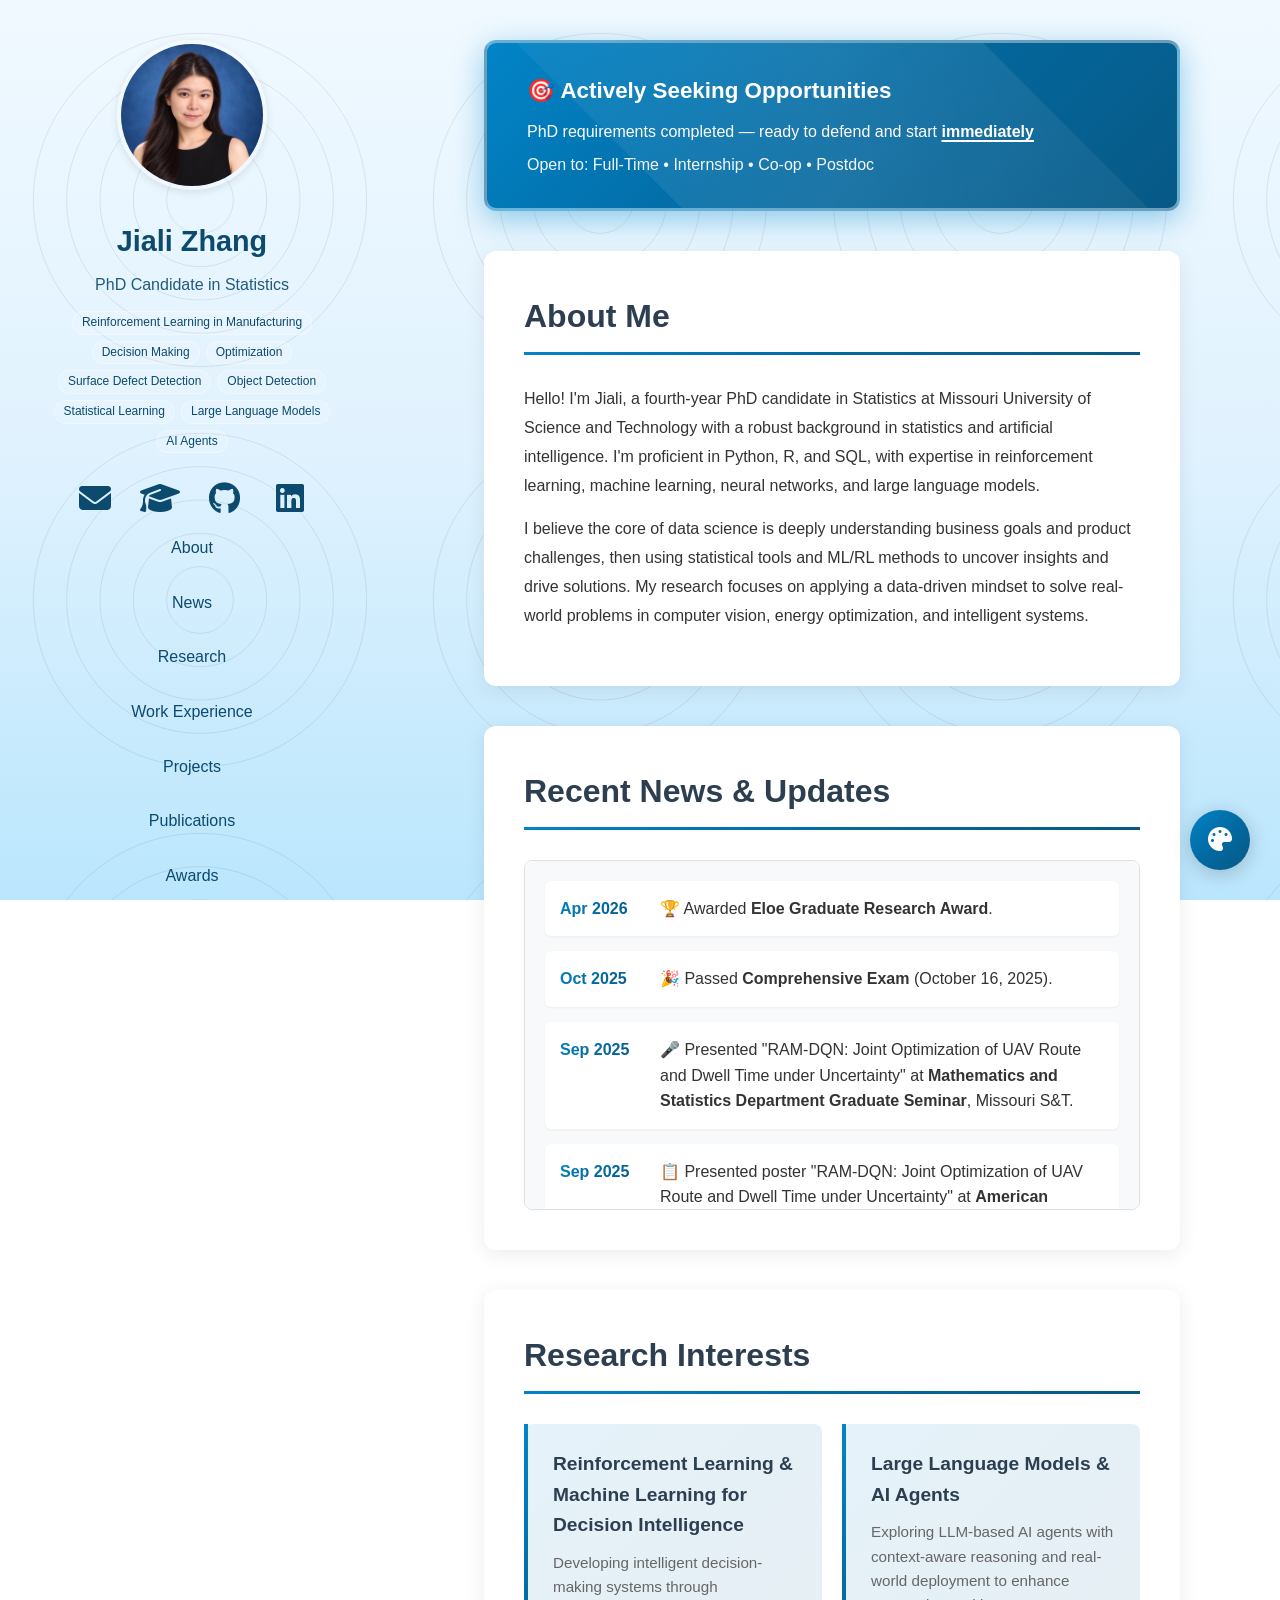
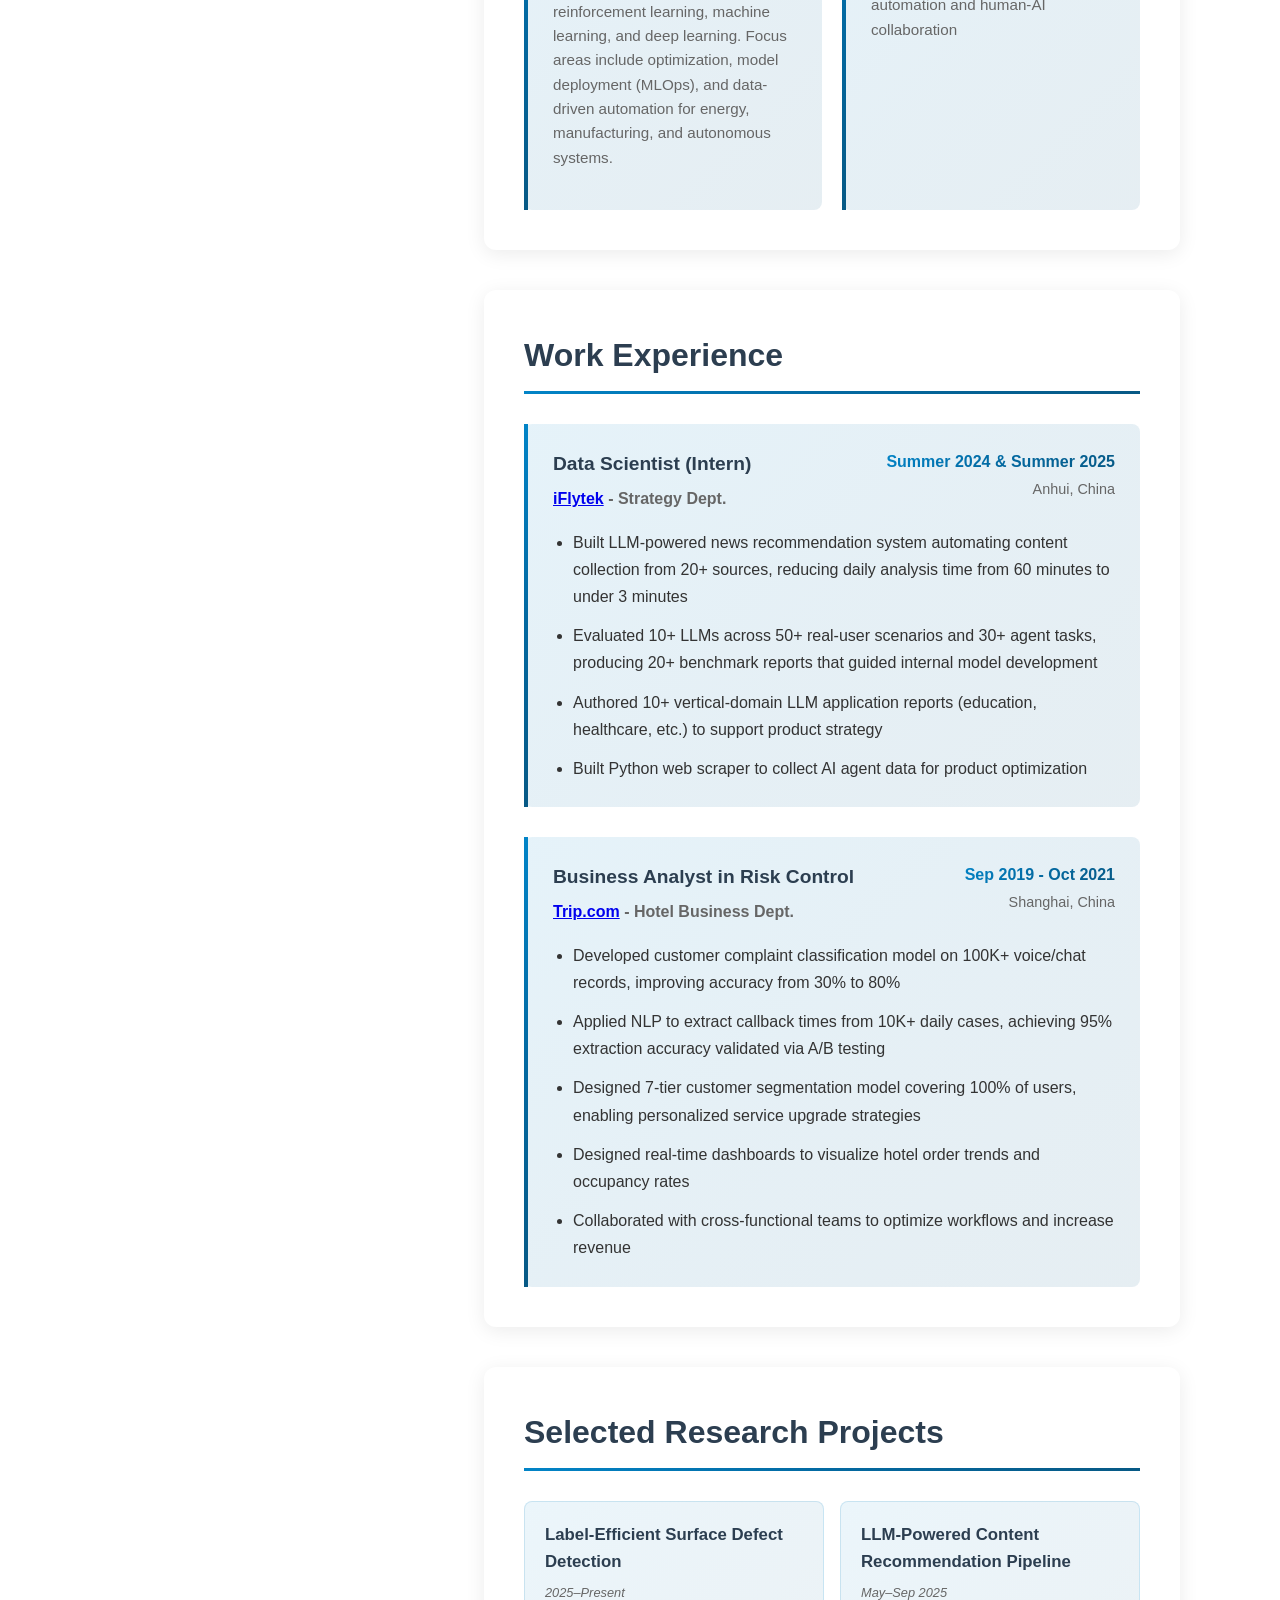
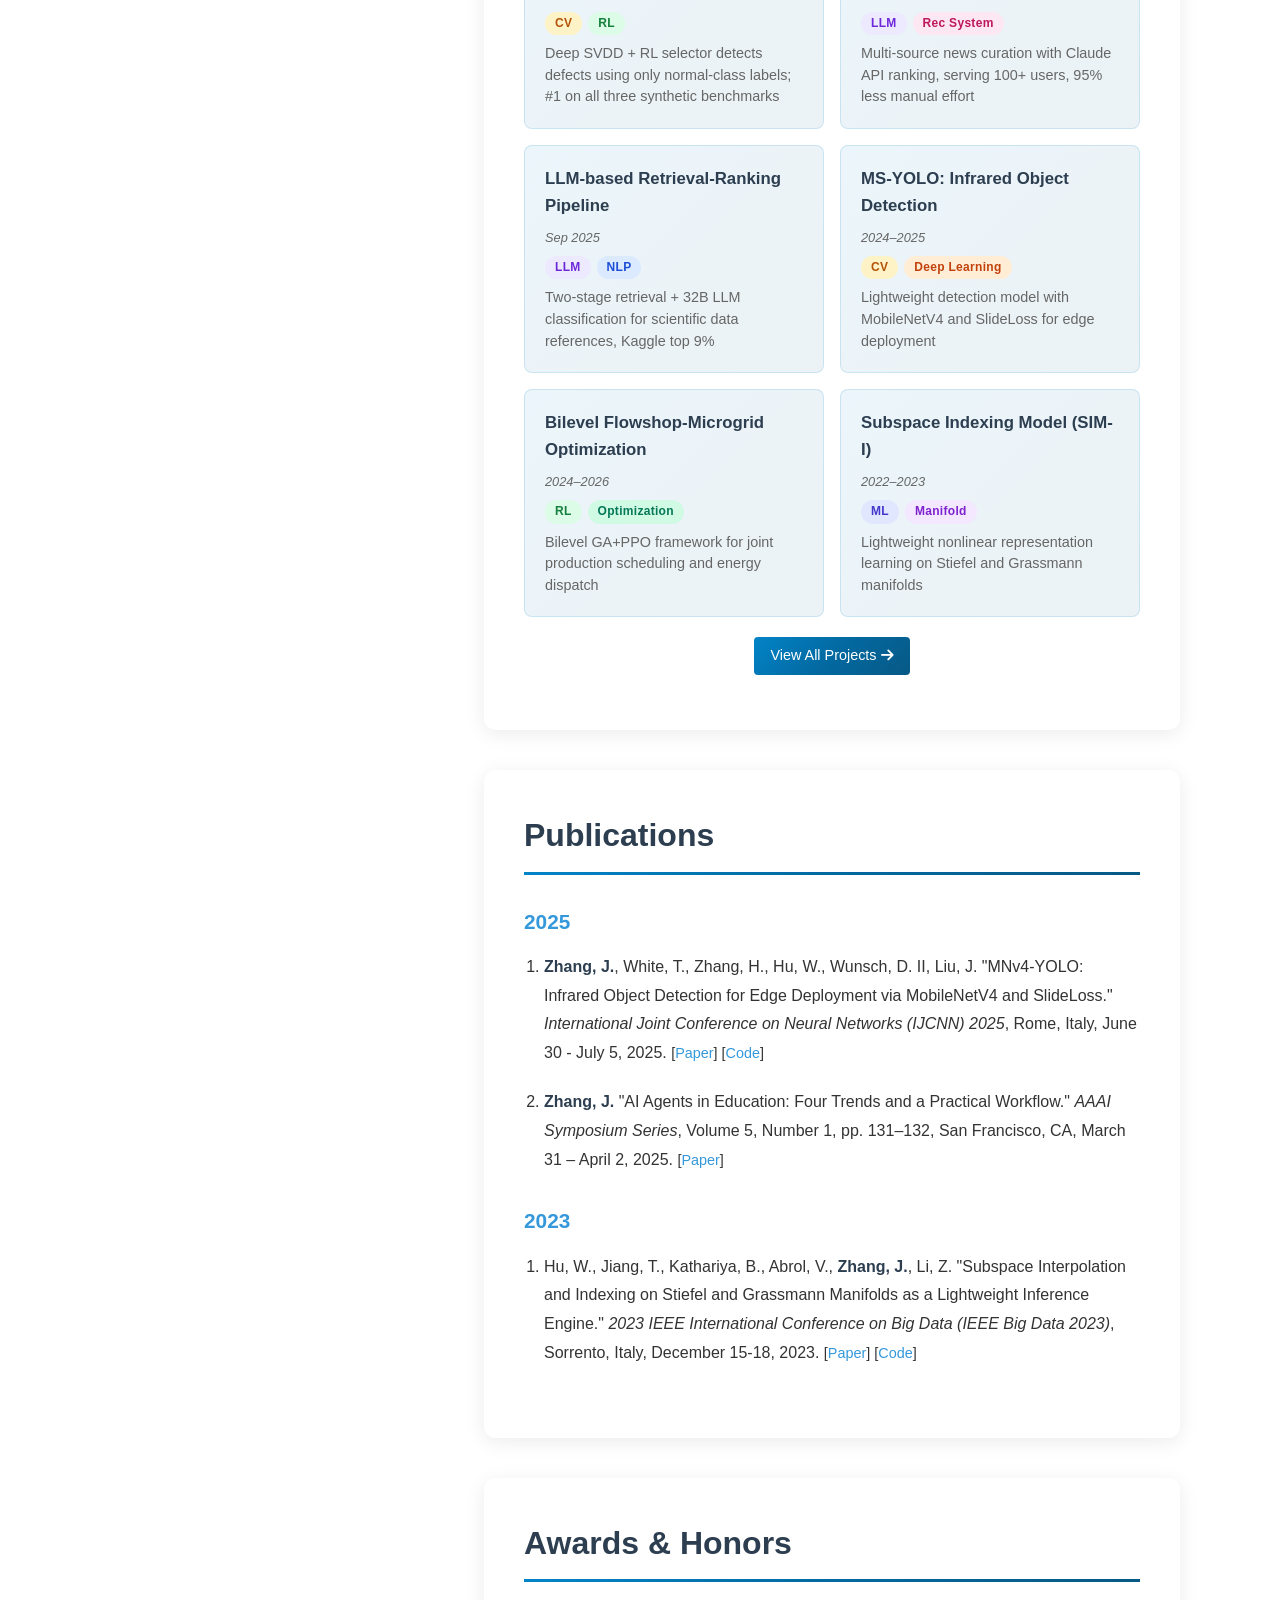
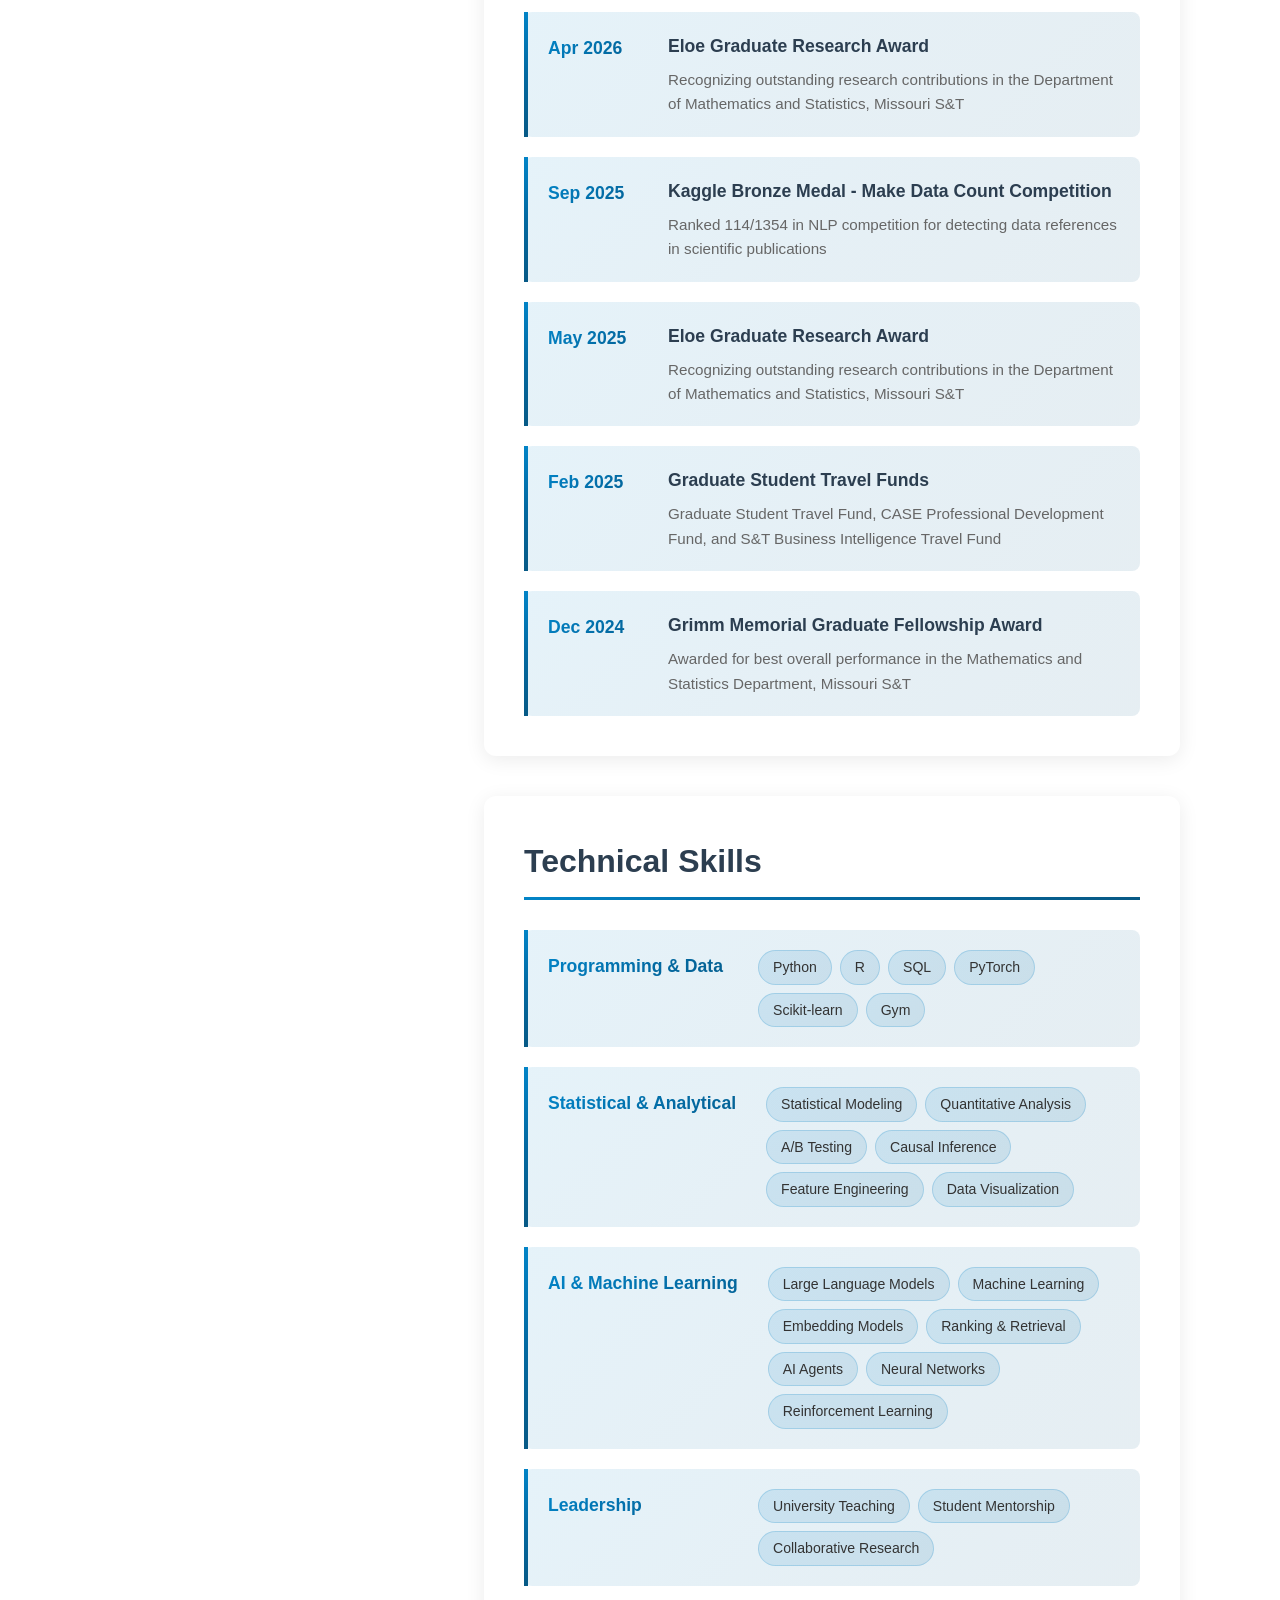
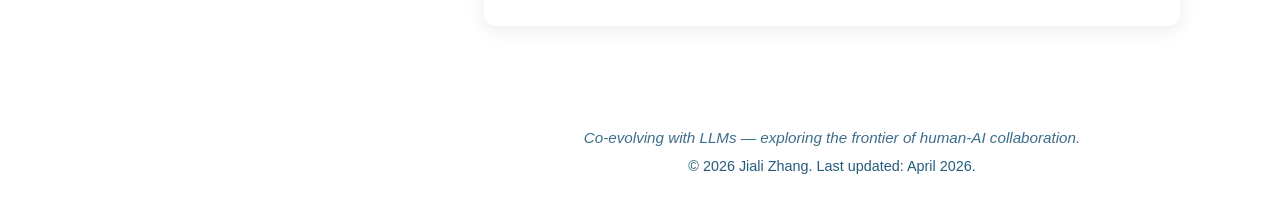
==== index.html @ 6459eaf0 "feat: add profile photo and research keyword tags to sidebar" ====
<!DOCTYPE html>
<html lang="en">
<head>
    <meta charset="UTF-8">
    <meta name="viewport" content="width=device-width, initial-scale=1.0">
    <meta name="description" content="Jiali Zhang - PhD Candidate in Statistics at Missouri S&T. Expertise in Reinforcement Learning, Deep Learning, Computer Vision, and LLMs. Data Scientist seeking 2025 opportunities.">
    <meta name="keywords" content="Jiali Zhang, Data Science, Machine Learning, Reinforcement Learning, YOLO, Computer Vision, Deep Learning, Statistics, PhD, Missouri S&T">
    <title>Jiali Zhang - PhD Candidate & Data Scientist</title>
    <link rel="stylesheet" href="style.css">
    <link rel="stylesheet" href="https://cdnjs.cloudflare.com/ajax/libs/font-awesome/6.5.1/css/all.min.css">
</head>
<body>
    <div class="page-layout">
        <!-- Left Sidebar (30%) -->
        <aside class="sidebar">
            <div class="sidebar-content">
                <div class="profile-section">
                    <div class="profile-image">
                        <img src="profile.jpg" alt="Jiali Zhang" onerror="this.style.display='none'">
                    </div>
                    <h1>Jiali Zhang</h1>
                    <p class="subtitle">PhD Candidate in Statistics</p>
                    <div class="research-keywords">
                        <span class="keyword-tag">Reinforcement Learning in Manufacturing</span>
                        <span class="keyword-tag">Decision Making</span>
                        <span class="keyword-tag">Optimization</span>
                        <span class="keyword-tag">Surface Defect Detection</span>
                        <span class="keyword-tag">Object Detection</span>
                        <span class="keyword-tag">Statistical Learning</span>
                        <span class="keyword-tag">Large Language Models</span>
                        <span class="keyword-tag">AI Agents</span>
                    </div>

                    <!-- Contact Icons -->
                    <div class="contact-links">
                        <a href="mailto:jztk7@mst.edu" class="contact-item" title="Email: jztk7@mst.edu">
                            <i class="fas fa-envelope"></i>
                        </a>
                        <a href="https://scholar.google.com/citations?user=5T9X91sAAAAJ&hl=zh-CN&oi=sra" class="contact-item" target="_blank" title="Google Scholar">
                            <i class="fas fa-graduation-cap"></i>
                        </a>
                        <a href="https://github.com/JialiZhang1016" class="contact-item" target="_blank" title="GitHub">
                            <i class="fab fa-github"></i>
                        </a>
                        <a href="https://www.linkedin.com/in/jiali-zhang-151379292/" class="contact-item" target="_blank" title="LinkedIn">
                            <i class="fab fa-linkedin"></i>
                        </a>
                    </div>
                </div>

                <nav class="sidebar-nav">
                    <ul>
                        <li><a href="#about">About</a></li>
                        <li><a href="#news">News</a></li>
                        <li><a href="#research">Research</a></li>
                        <li><a href="#experience">Work Experience</a></li>
                        <li><a href="#projects">Projects</a></li>
                        <li><a href="#publications">Publications</a></li>
                        <li><a href="#awards">Awards</a></li>
                        <li><a href="#skills">Skills</a></li>
                        <li><a href="blog.html">Blog</a></li>
                    </ul>
                </nav>
            </div>
        </aside>

        <!-- Right Main Content (70%) -->
        <main class="main-content">
        <!-- Availability Banner -->
        <div class="availability-banner">
            <div class="availability-content">
                <h3>🎯 Actively Seeking Opportunities</h3>
                <p>PhD requirements completed — ready to defend and start <strong>immediately</strong></p>
                <p class="seeking-roles">Open to: Full-Time • Internship • Co-op • Postdoc</p>
            </div>
        </div>

        <!-- About Section -->
        <section id="about" class="section">
            <h2>About Me</h2>
            <p>
                Hello! I'm Jiali, a fourth-year PhD candidate in Statistics at Missouri University of Science and Technology with a robust background in statistics and artificial intelligence. I'm proficient in Python, R, and SQL, with expertise in reinforcement learning, machine learning, neural networks, and large language models.
            </p>
            <p>
                I believe the core of data science is deeply understanding business goals and product challenges, then using statistical tools and ML/RL methods to uncover insights and drive solutions. My research focuses on applying a data-driven mindset to solve real-world problems in computer vision, energy optimization, and intelligent systems.
            </p>
        </section>

        <!-- News Section -->
        <section id="news" class="section">
            <h2>Recent News & Updates</h2>
            <div class="news-list">
                <div class="news-item">
                    <span class="news-date">Apr 2026</span>
                    <span class="news-content">
                        🏆 Awarded <strong>Eloe Graduate Research Award</strong>.
                    </span>
                </div>
                <div class="news-item">
                    <span class="news-date">Oct 2025</span>
                    <span class="news-content">
                        🎉 Passed <strong>Comprehensive Exam</strong> (October 16, 2025).
                    </span>
                </div>
                <div class="news-item">
                    <span class="news-date">Sep 2025</span>
                    <span class="news-content">
                        🎤 Presented "RAM-DQN: Joint Optimization of UAV Route and Dwell Time under Uncertainty" at <strong>Mathematics and Statistics Department Graduate Seminar</strong>, Missouri S&T.
                    </span>
                </div>
                <div class="news-item">
                    <span class="news-date">Sep 2025</span>
                    <span class="news-content">
                        📋 Presented poster "RAM-DQN: Joint Optimization of UAV Route and Dwell Time under Uncertainty" at <strong>American Statistical Association (ASA) Statistics Day</strong>, Washington University in St. Louis.
                    </span>
                </div>
                <div class="news-item">
                    <span class="news-date">Sep 2025</span>
                    <span class="news-content">
                        🥉 Awarded <strong>Bronze Medal</strong> in <strong><a href="https://www.kaggle.com/competitions/make-data-count-finding-data-references">Make Data Count Kaggle Competition</a></strong> (ranked 114/1354).
                    </span>
                </div>
                <div class="news-item">
                    <span class="news-date">Jul 2025</span>
                    <span class="news-content">
                        🎤 Presented "MS-YOLO: Infrared Object Detection for Edge Deployment via MobileNetV4 and SlideLoss" at <strong>IJCNN</strong>, Rome, Italy.
                    </span>
                </div>
                <div class="news-item">
                    <span class="news-date">Jun 2025</span>
                    <span class="news-content">
                        🎤 Presented "MNv4-YOLO: Infrared Object Detection for Edge Deployment via MobileNetV4 and SlideLoss" at <strong><a href="https://stlouis-gwis.wixsite.com/stlouis-gwis/">Graduate Women In Science (GWIS) Scientific Conference</a></strong>, Saint Louis University Medical Campus Learning Resources Center (LRC).
                    </span>
                </div>
                <div class="news-item">
                    <span class="news-date">May 2025</span>
                    <span class="news-content">
                        🏆 Awarded <strong>Eloe Graduate Research Award</strong>.
                    </span>
                </div>
                <div class="news-item">
                    <span class="news-date">Mar 2025</span>
                    <span class="news-content">
                        📋 Presented poster "AI Agents in Education: Four Trends and a Practical Workflow" at <strong>AAAI 2025 Spring Symposium</strong>, San Francisco.
                    </span>
                </div>
                <div class="news-item">
                    <span class="news-date">Feb 2025</span>
                    <span class="news-content">
                        🎤 Presented "Object Detection: A Brief History and an Improved Model for Infrared Imaging" at <strong>Mathematics and Statistics Department Graduate Seminar</strong>, Missouri S&T.
                    </span>
                </div>
                <div class="news-item">
                    <span class="news-date">Feb 2025</span>
                    <span class="news-content">
                        💰 Received <strong>Graduate Student Travel Fund</strong>, <strong>CASE Professional Development Fund</strong>, and <strong>S&T Business Intelligence Travel Fund</strong>.
                    </span>
                </div>
                <div class="news-item">
                    <span class="news-date">Dec 2024</span>
                    <span class="news-content">
                        🏆 Awarded <strong>Grimm Memorial Graduate Fellowship Award</strong> for best overall performance in the Mathematics and Statistics Department.
                    </span>
                </div>
                <div class="news-item">
                    <span class="news-date">May-Aug 2024</span>
                    <span class="news-content">
                        💼 Internship as <strong>Data Scientist</strong> at <strong><a href="https://iflytek.com/en/">iFlytek</a></strong>.
                    </span>
                </div>
                <div class="news-item">
                    <span class="news-date">Feb 2024</span>
                    <span class="news-content">
                        🎤 Presented "Reinforcement Learning and Its Application in the Manufacturing and Microgrid Field" at <strong>Mathematics and Statistics Department Graduate Seminar</strong>, Missouri S&T.
                    </span>
                </div>
                <div class="news-item">
                    <span class="news-date">Mar 2024</span>
                    <span class="news-content">
                        👥 Joined Dr. Wunsch's <strong><a href="https://acil.mst.edu/">Applied Computational Intelligence Laboratory (ACIL)</a></strong>.
                    </span>
                </div>
                <div class="news-item">
                    <span class="news-date">Mar 2024</span>
                    <span class="news-content">
                        📋 Presented poster "Subspace Interpolation and Indexing on Stiefel and Grassmann Manifolds as a Lightweight Inference Engine" at <strong>Pi Day Poster Session</strong>, Missouri S&T.
                    </span>
                </div>
                <div class="news-item">
                    <span class="news-date">Dec 2023</span>
                    <span class="news-content">
                        🎤 Presented "Subspace Interpolation and Indexing on Stiefel and Grassmann Manifolds as a Lightweight Inference Engine" at <strong>IEEE International Conference on Big Data</strong>, Sorrento, Italy (online).
                    </span>
                </div>
                <div class="news-item">
                    <span class="news-date">Oct 2023</span>
                    <span class="news-content">
                        🎤 Presented "Joint Control of Flow-Shop Manufacturing System Coupled with Microgrid" at <strong>2023 SIAM Conference on Control and Its Applications</strong>, Lincoln, Nebraska.
                    </span>
                </div>
                <div class="news-item">
                    <span class="news-date">Sep 2022</span>
                    <span class="news-content">
                        🎉 Passed <strong>PhD Qualifying Exam</strong>.
                    </span>
                </div>
                <div class="news-item">
                    <span class="news-date">Jan 2022</span>
                    <span class="news-content">
                        👥 Joined Dr. Hu's  <strong><a href="https://huwenqing0606.github.io/ResearchTeam.html">Stochastic Computational Intelligence (SCI) Lab</a></strong>.
                    </span>
                </div>
                <div class="news-item">
                    <span class="news-date">Jan 2022</span>
                    <span class="news-content">
                        🎓 Enrolled in <strong>Ph.D. Program in Statistics</strong>, Missouri University of Science and Technology.
                    </span>
                </div>
            </div>
        </section>


        <!-- Research Interests Section -->
        <section id="research" class="section">
            <h2>Research Interests</h2>
            <div class="research-areas">
                <div class="research-card">
                    <h3>Reinforcement Learning & Machine Learning for Decision Intelligence</h3>
                    <p>Developing intelligent decision-making systems through reinforcement learning, machine learning, and deep learning. Focus areas include optimization, model deployment (MLOps), and data-driven automation for energy, manufacturing, and autonomous systems.</p>
                </div>
                <div class="research-card">
                    <h3>Large Language Models & AI Agents</h3>
                    <p>Exploring LLM-based AI agents with context-aware reasoning and real-world deployment to enhance automation and human-AI collaboration</p>
                </div>
            </div>
        </section>

        <!-- Work Experience Section -->
        <section id="experience" class="section">
            <h2>Work Experience</h2>

            <div class="experience-item">
                <div class="experience-header">
                    <div class="experience-title">
                        <h3>Data Scientist (Intern)</h3>
                        <p class="company"><a href="https://www.linkedin.com/company/iflytekcoltd./" target="_blank">iFlytek</a> - Strategy Dept.</p>
                    </div>
                    <div class="experience-meta">
                        <span class="duration">Summer 2024 & Summer 2025</span>
                        <span class="location">Anhui, China</span>
                    </div>
                </div>
                <ul class="experience-details">
                    <li>Built LLM-powered news recommendation system automating content collection from 20+ sources, reducing daily analysis time from 60 minutes to under 3 minutes</li>
                    <li>Evaluated 10+ LLMs across 50+ real-user scenarios and 30+ agent tasks, producing 20+ benchmark reports that guided internal model development</li>
                    <li>Authored 10+ vertical-domain LLM application reports (education, healthcare, etc.) to support product strategy</li>
                    <li>Built Python web scraper to collect AI agent data for product optimization</li>
                </ul>
            </div>

            <div class="experience-item">
                <div class="experience-header">
                    <div class="experience-title">
                        <h3>Business Analyst in Risk Control</h3>
                        <p class="company"><a href="https://www.linkedin.com/company/tripcomgroup/" target="_blank">Trip.com</a> - Hotel Business Dept.</p>
                    </div>
                    <div class="experience-meta">
                        <span class="duration">Sep 2019 - Oct 2021</span>
                        <span class="location">Shanghai, China</span>
                    </div>
                </div>
                <ul class="experience-details">
                    <li>Developed customer complaint classification model on 100K+ voice/chat records, improving accuracy from 30% to 80%</li>
                    <li>Applied NLP to extract callback times from 10K+ daily cases, achieving 95% extraction accuracy validated via A/B testing</li>
                    <li>Designed 7-tier customer segmentation model covering 100% of users, enabling personalized service upgrade strategies</li>
                    <li>Designed real-time dashboards to visualize hotel order trends and occupancy rates</li>
                    <li>Collaborated with cross-functional teams to optimize workflows and increase revenue</li>
                </ul>
            </div>
        </section>
<!-- Projects Section (Summary) -->
        <section id="projects" class="section">
            <h2>Selected Research Projects</h2>
            <div class="project-preview-grid">
                <a href="project-surface-defect.html" class="project-preview-card">
                    <h3>Label-Efficient Surface Defect Detection</h3>
                    <span class="project-preview-meta">2025–Present</span>
                    <div class="project-tags"><span class="tag tag-cv">CV</span><span class="tag tag-rl">RL</span></div>
                    <p>Deep SVDD + RL selector detects defects using only normal-class labels; #1 on all three synthetic benchmarks</p>
                </a>
                <a href="project-llm-recommendation.html" class="project-preview-card">
                    <h3>LLM-Powered Content Recommendation Pipeline</h3>
                    <span class="project-preview-meta">May–Sep 2025</span>
                    <div class="project-tags"><span class="tag tag-llm">LLM</span><span class="tag tag-rec">Rec System</span></div>
                    <p>Multi-source news curation with Claude API ranking, serving 100+ users, 95% less manual effort</p>
                </a>
                <a href="project-llm-retrieval.html" class="project-preview-card">
                    <h3>LLM-based Retrieval-Ranking Pipeline</h3>
                    <span class="project-preview-meta">Sep 2025</span>
                    <div class="project-tags"><span class="tag tag-llm">LLM</span><span class="tag tag-nlp">NLP</span></div>
                    <p>Two-stage retrieval + 32B LLM classification for scientific data references, Kaggle top 9%</p>
                </a>
                <a href="project-msyolo.html" class="project-preview-card">
                    <h3>MS-YOLO: Infrared Object Detection</h3>
                    <span class="project-preview-meta">2024–2025</span>
                    <div class="project-tags"><span class="tag tag-cv">CV</span><span class="tag tag-dl">Deep Learning</span></div>
                    <p>Lightweight detection model with MobileNetV4 and SlideLoss for edge deployment</p>
                </a>
                <a href="project-bilevel.html" class="project-preview-card">
                    <h3>Bilevel Flowshop-Microgrid Optimization</h3>
                    <span class="project-preview-meta">2024–2026</span>
                    <div class="project-tags"><span class="tag tag-rl">RL</span><span class="tag tag-opt">Optimization</span></div>
                    <p>Bilevel GA+PPO framework for joint production scheduling and energy dispatch</p>
                </a>
                <a href="project-simi.html" class="project-preview-card">
                    <h3>Subspace Indexing Model (SIM-I)</h3>
                    <span class="project-preview-meta">2022–2023</span>
                    <div class="project-tags"><span class="tag tag-ml">ML</span><span class="tag tag-math">Manifold</span></div>
                    <p>Lightweight nonlinear representation learning on Stiefel and Grassmann manifolds</p>
                </a>
            </div>
            <p class="view-all-link">
                <a href="projects.html" class="btn-link">View All Projects <i class="fas fa-arrow-right"></i></a>
            </p>
        </section>

        <!-- Publications Section -->
        <section id="publications" class="section">
            <h2>Publications</h2>

            <div class="publication-year">
                <h3>2025</h3>
                <ol class="publication-list">
                    <li>
                        <strong>Zhang, J.</strong>, White, T., Zhang, H., Hu, W., Wunsch, D. II, Liu, J.
                        "MNv4-YOLO: Infrared Object Detection for Edge Deployment via MobileNetV4 and SlideLoss."
                        <em>International Joint Conference on Neural Networks (IJCNN) 2025</em>, Rome, Italy, June 30 - July 5, 2025.
                        <span class="pub-links">
                            [<a href="https://www.arxiv.org/abs/2509.21696">Paper</a>]
                            [<a href="https://github.com/JialiZhang1016/YOLO_thermal_small">Code</a>]
                        </span>
                    </li>
                    <li>
                        <strong>Zhang, J.</strong>
                        "AI Agents in Education: Four Trends and a Practical Workflow."
                        <em>AAAI Symposium Series</em>, Volume 5, Number 1, pp. 131–132, San Francisco, CA, March 31 – April 2, 2025.
                        <span class="pub-links">
                            [<a href="https://ojs.aaai.org/index.php/AAAI-SS/article/view/35578">Paper</a>]
                        </span>
                    </li>
                    <!-- <li>
                        <strong>Zhang, J.</strong>, et al.
                        "Sequential Decision-Making under Constraints."
                        <em>Under review, IISE Transactions</em>.
                    </li> -->
                </ol>
            </div>

            <div class="publication-year">
                <h3>2023</h3>
                <ol class="publication-list">
                    <li>
                        Hu, W., Jiang, T., Kathariya, B., Abrol, V., <strong>Zhang, J.</strong>, Li, Z.
                        "Subspace Interpolation and Indexing on Stiefel and Grassmann Manifolds as a Lightweight Inference Engine."
                        <em>2023 IEEE International Conference on Big Data (IEEE Big Data 2023)</em>, Sorrento, Italy, December 15-18, 2023.
                        <span class="pub-links">
                            [<a href="https://ieeexplore.ieee.org/abstract/document/10386432">Paper</a>]
                            [<a href="https://github.com/JialiZhang1016/SubspaceIndexing_StiefelGrassmann">Code</a>]
                        </span>
                    </li>
                </ol>
            </div>

            <!-- <p class="full-list-link">
                <a href="https://scholar.google.com/citations?user=YOUR_ID">View full list on Google Scholar →</a>
            </p> -->
        </section>

        <!-- Awards & Honors Section -->
        <section id="awards" class="section">
            <h2>Awards & Honors</h2>
            <div class="awards-list">
                <div class="award-item">
                    <div class="award-year">Apr 2026</div>
                    <div class="award-content">
                        <h3>Eloe Graduate Research Award</h3>
                        <p>Recognizing outstanding research contributions in the Department of Mathematics and Statistics, Missouri S&T</p>
                    </div>
                </div>
                <div class="award-item">
                    <div class="award-year">Sep 2025</div>
                    <div class="award-content">
                        <h3>Kaggle Bronze Medal - Make Data Count Competition</h3>
                        <p>Ranked 114/1354 in NLP competition for detecting data references in scientific publications</p>
                    </div>
                </div>
                <div class="award-item">
                    <div class="award-year">May 2025</div>
                    <div class="award-content">
                        <h3>Eloe Graduate Research Award</h3>
                        <p>Recognizing outstanding research contributions in the Department of Mathematics and Statistics, Missouri S&T</p>
                    </div>
                </div>
                <div class="award-item">
                    <div class="award-year">Feb 2025</div>
                    <div class="award-content">
                        <h3>Graduate Student Travel Funds</h3>
                        <p>Graduate Student Travel Fund, CASE Professional Development Fund, and S&T Business Intelligence Travel Fund</p>
                    </div>
                </div>
                <div class="award-item">
                    <div class="award-year">Dec 2024</div>
                    <div class="award-content">
                        <h3>Grimm Memorial Graduate Fellowship Award</h3>
                        <p>Awarded for best overall performance in the Mathematics and Statistics Department, Missouri S&T</p>
                    </div>
                </div>
            </div>
        </section>

        <!-- Skills Section -->
        <section id="skills" class="section">
            <h2>Technical Skills</h2>
            <div class="skills-list">
                <div class="skill-item">
                    <div class="skill-category">Programming & Data</div>
                    <div class="skill-content">
                        <div class="skill-tags">
                            <span class="skill-pill">Python</span>
                            <span class="skill-pill">R</span>
                            <span class="skill-pill">SQL</span>
                            <span class="skill-pill">PyTorch</span>
                            <span class="skill-pill">Scikit-learn</span>
                            <span class="skill-pill">Gym</span>
                        </div>
                    </div>
                </div>
                <div class="skill-item">
                    <div class="skill-category">Statistical & Analytical</div>
                    <div class="skill-content">
                        <div class="skill-tags">
                            <span class="skill-pill">Statistical Modeling</span>
                            <span class="skill-pill">Quantitative Analysis</span>
                            <span class="skill-pill">A/B Testing</span>
                            <span class="skill-pill">Causal Inference</span>
                            <span class="skill-pill">Feature Engineering</span>
                            <span class="skill-pill">Data Visualization</span>
                        </div>
                    </div>
                </div>
                <div class="skill-item">
                    <div class="skill-category">AI & Machine Learning</div>
                    <div class="skill-content">
                        <div class="skill-tags">
                            <span class="skill-pill">Large Language Models</span>
                            <span class="skill-pill">Machine Learning</span>
                            <span class="skill-pill">Embedding Models</span>
                            <span class="skill-pill">Ranking & Retrieval</span>
                            <span class="skill-pill">AI Agents</span>
                            <span class="skill-pill">Neural Networks</span>
                            <span class="skill-pill">Reinforcement Learning</span>
                        </div>
                    </div>
                </div>
                <div class="skill-item">
                    <div class="skill-category">Leadership</div>
                    <div class="skill-content">
                        <div class="skill-tags">
                            <span class="skill-pill">University Teaching</span>
                            <span class="skill-pill">Student Mentorship</span>
                            <span class="skill-pill">Collaborative Research</span>
                        </div>
                    </div>
                </div>
            </div>
        </section>


        </main>
    </div>

    <footer>
        <p class="footer-tagline">Co-evolving with LLMs — exploring the frontier of human-AI collaboration.</p>
        <p>&copy; 2026 Jiali Zhang. Last updated: April 2026.</p>
    </footer>

    <!-- Theme Selector Button -->
    <button id="theme-toggle" class="theme-toggle-btn" title="Change Theme">
        <i class="fas fa-palette"></i>
    </button>

    <!-- Theme Selector Modal -->
    <div id="theme-modal" class="theme-modal">
        <div class="theme-modal-content">
            <div class="theme-modal-header">
                <h3>Choose Your Theme</h3>
                <button class="theme-modal-close">&times;</button>
            </div>
            <div class="theme-options">
                <div class="theme-category">
                    <h4>Color Theme</h4>
                    <div class="theme-grid">
                        <button class="theme-option" data-theme="pearl-blue">
                            <div class="theme-preview" style="background: linear-gradient(135deg, #f0f9ff 0%, #e0f2fe 50%, #bae6fd 100%);"></div>
                            <span>Pearl Blue</span>
                            <small>Elegant & Subtle</small>
                        </button>
                        <button class="theme-option" data-theme="mst-green">
                            <div class="theme-preview" style="background: linear-gradient(135deg, #E6F0EC 0%, #D4E5DD 50%, #C2DACE 100%);"></div>
                            <span>MST Green</span>
                            <small>Academic Green</small>
                        </button>
                        <button class="theme-option" data-theme="light-academic">
                            <div class="theme-preview" style="background: linear-gradient(135deg, #E8F0FE 0%, #D0E2FF 50%, #B8D4FE 100%);"></div>
                            <span>Light Academic</span>
                            <small>Academic Blue</small>
                        </button>
                    </div>
                </div>
                <div class="theme-category">
                    <h4>Background Pattern</h4>
                    <div class="theme-grid">
                        <button class="pattern-option" data-pattern="none">
                            <div class="theme-preview" style="background: #f5f5f5;"></div>
                            <span>None</span>
                            <small>Clean</small>
                        </button>
                        <button class="pattern-option" data-pattern="topographic">
                            <div class="theme-preview pattern-demo-topo"></div>
                            <span>Topographic</span>
                            <small>Academic</small>
                        </button>
                        <button class="pattern-option" data-pattern="dots">
                            <div class="theme-preview pattern-demo-dots"></div>
                            <span>Dot Grid</span>
                            <small>Minimal</small>
                        </button>
                        <button class="pattern-option" data-pattern="waves">
                            <div class="theme-preview pattern-demo-waves"></div>
                            <span>Waves</span>
                            <small>Organic</small>
                        </button>
                        <button class="pattern-option" data-pattern="hexagons">
                            <div class="theme-preview pattern-demo-hex"></div>
                            <span>Hexagons</span>
                            <small>Tech</small>
                        </button>
                        <button class="pattern-option" data-pattern="grid">
                            <div class="theme-preview pattern-demo-grid"></div>
                            <span>Grid</span>
                            <small>Graph Paper</small>
                        </button>
                    </div>
                </div>
            </div>
        </div>
    </div>

    <script src="theme-switcher.js"></script>
    <script>
    // Scroll fade-in animation
    document.addEventListener('DOMContentLoaded', function() {
        var sections = document.querySelectorAll('.section, .availability-banner');
        sections.forEach(function(s) { s.classList.add('fade-in'); });

        var observer = new IntersectionObserver(function(entries) {
            entries.forEach(function(entry) {
                if (entry.isIntersecting) {
                    entry.target.classList.add('visible');
                }
            });
        }, { threshold: 0.1 });

        sections.forEach(function(s) { observer.observe(s); });

        // Sidebar active nav tracking
        var navLinks = document.querySelectorAll('.sidebar-nav a');
        var sectionEls = document.querySelectorAll('section[id]');

        window.addEventListener('scroll', function() {
            var scrollPos = window.scrollY + 150;
            sectionEls.forEach(function(sec) {
                if (sec.offsetTop <= scrollPos && sec.offsetTop + sec.offsetHeight > scrollPos) {
                    navLinks.forEach(function(a) { a.classList.remove('active'); });
                    var active = document.querySelector('.sidebar-nav a[href="#' + sec.id + '"]');
                    if (active) active.classList.add('active');
                }
            });
        });
    });
    </script>
</body>
</html>
---- style.css ----
/* ============================================
   THEME CONFIGURATION - SWITCH THEMES HERE
   ============================================ */

/*
   Instructions:
   1. Choose ONE theme below by uncommenting it (remove the comment markers)
   2. Make sure all other themes are commented out
   3. Each theme includes:
      - gradient-start, gradient-middle, gradient-end (background colors)
      - sidebar-text-color (text color for sidebar)
      - accent-colors (used in decorative elements)
*/

/* ========== DEFAULT THEME: Pearl Blue ========== */
:root {
    --gradient-start: #f0f9ff;
    --gradient-middle: #e0f2fe;
    --gradient-end: #bae6fd;

    --sidebar-text-color: #0c4a6e;

    --accent-1: #0284c7;
    --accent-2: #0369a1;
    --accent-3: #075985;

    --accent-1-rgb: 2, 132, 199;
    --accent-2-rgb: 3, 105, 161;
    --accent-3-rgb: 7, 89, 133;
}

/* ============================================
   BASE STYLES (DO NOT MODIFY)
   ============================================ */

/* Reset and Base Styles */
* {
    margin: 0;
    padding: 0;
    box-sizing: border-box;
}

:root {
    --primary-color: #2c3e50;
    --secondary-color: #3498db;
    --text-color: #333;
    --text-light: #666;
    --bg-color: #ffffff;
    --bg-light: #f8f9fa;
    --border-color: #e0e0e0;
    --shadow: 0 2px 8px rgba(0, 0, 0, 0.1);
    --sidebar-width: 30%;
    --main-width: 70%;
}

html {
    scroll-behavior: smooth;
}

body {
    font-family: -apple-system, BlinkMacSystemFont, 'Segoe UI', 'Roboto', 'Helvetica Neue', Arial, sans-serif;
    line-height: 1.6;
    color: var(--text-color);
    background: linear-gradient(180deg, var(--gradient-start) 0%, var(--gradient-middle) 50%, var(--gradient-end) 100%);
    background-attachment: fixed;
    position: relative;
}

/* Subtle background pattern overlay */
body::before {
    content: '';
    position: fixed;
    top: 0;
    left: 0;
    width: 100%;
    height: 100%;
    pointer-events: none;
    z-index: 0;
    opacity: var(--pattern-opacity, 0.12);
    background-image: var(--pattern-image, none);
    background-size: var(--pattern-size, 400px 400px);
}

body > * {
    position: relative;
    z-index: 1;
}

/* Global scrollbar styling */
::-webkit-scrollbar {
    width: 12px;
}

::-webkit-scrollbar-track {
    background: rgba(0, 0, 0, 0.05);
    border-radius: 10px;
}

::-webkit-scrollbar-thumb {
    background: linear-gradient(180deg, var(--accent-1), var(--accent-2));
    border-radius: 10px;
}

::-webkit-scrollbar-thumb:hover {
    background: linear-gradient(180deg, var(--accent-2), var(--accent-3));
}

/* Page Layout */
.page-layout {
    display: flex;
    min-height: 100vh;
}

/* Left Sidebar (30%) */
.sidebar {
    width: var(--sidebar-width);
    background: transparent;
    color: var(--sidebar-text-color);
    position: fixed;
    height: 100vh;
    overflow: hidden;
    left: 0;
    top: 0;
}

.sidebar-content {
    padding: 40px 30px;
    display: flex;
    flex-direction: column;
    justify-content: space-around;
    min-height: 100%;
}

/* Profile Section */
.profile-section {
    text-align: center;
    flex-shrink: 0;
}

.profile-section .contact-links {
    margin-top: 20px;
}

.profile-section .profile-image {
    margin-bottom: 20px;
}

.profile-section .profile-image img {
    width: 150px;
    height: 150px;
    border-radius: 50%;
    object-fit: cover;
    border: 4px solid rgba(255, 255, 255, 0.3);
    box-shadow: var(--shadow);
    transition: transform 0.4s ease, box-shadow 0.4s ease;
}

.profile-section .profile-image img:hover {
    transform: scale(1.08);
    box-shadow: 0 0 25px rgba(255, 255, 255, 0.3);
}

.profile-section h1 {
    font-size: 1.8rem;
    font-weight: 600;
    margin-bottom: 8px;
}

.profile-section .subtitle {
    font-size: 1rem;
    opacity: 0.9;
}

/* Research keyword tags in sidebar */
.profile-section .research-keywords {
    display: flex;
    flex-wrap: wrap;
    justify-content: center;
    gap: 6px;
    margin: 14px 0 6px;
}
.profile-section .keyword-tag {
    font-size: 0.75rem;
    line-height: 1.3;
    padding: 3px 9px;
    border-radius: 12px;
    background: rgba(255, 255, 255, 0.15);
    border: 1px solid rgba(255, 255, 255, 0.3);
    white-space: nowrap;
}
@media (max-width: 768px) {
    .profile-section .keyword-tag { font-size: 0.7rem; padding: 2px 7px; }
}

/* Sidebar Navigation */
.sidebar-nav {
    flex-shrink: 0;
    display: flex;
    flex-direction: column;
    justify-content: center;
    align-items: center;
}

.sidebar-nav ul {
    list-style: none;
    width: 50%;
}

.sidebar-nav li {
    margin-bottom: 5px;
}

.sidebar-nav a {
    display: block;
    padding: 12px 20px;
    color: var(--sidebar-text-color);
    text-decoration: none;
    border-radius: 6px;
    transition: all 0.3s ease;
    font-weight: 500;
    text-align: center;
}

.sidebar-nav a:hover,
.sidebar-nav a.active {
    background-color: rgba(255, 255, 255, 0.15);
}

.sidebar-nav a.active {
    font-weight: 700;
    border-left: 3px solid rgba(255, 255, 255, 0.6);
}

/* Right Main Content (70%) */
.main-content {
    margin-left: var(--sidebar-width);
    width: var(--main-width);
    padding: 40px 100px;
    max-width: 1200px;
    background-color: transparent;
}

/* Availability Banner */
.availability-banner {
    background: linear-gradient(135deg, var(--accent-1) 0%, var(--accent-2) 50%, var(--accent-3) 100%);
    color: white;
    padding: 30px 40px;
    border-radius: 12px;
    margin-bottom: 40px;
    box-shadow: 0 8px 30px rgba(var(--accent-1-rgb), 0.4);
    animation: fadeInDown 0.6s ease-out, pulse 2s ease-in-out infinite;
    transition: transform 0.3s ease, box-shadow 0.3s ease;
    border: 3px solid rgba(255, 255, 255, 0.4);
    position: relative;
    overflow: hidden;
}

.availability-banner::before {
    content: '';
    position: absolute;
    top: -50%;
    left: -50%;
    width: 200%;
    height: 200%;
    background: linear-gradient(
        45deg,
        transparent,
        rgba(255, 255, 255, 0.1),
        transparent
    );
    transform: rotate(45deg);
    animation: shine 3s ease-in-out infinite;
}

@keyframes shine {
    0% {
        transform: translateX(-100%) translateY(-100%) rotate(45deg);
    }
    50% {
        transform: translateX(100%) translateY(100%) rotate(45deg);
    }
    100% {
        transform: translateX(-100%) translateY(-100%) rotate(45deg);
    }
}

@keyframes pulse {
    0%, 100% {
        box-shadow: 0 8px 30px rgba(var(--accent-1-rgb), 0.4);
    }
    50% {
        box-shadow: 0 8px 40px rgba(var(--accent-2-rgb), 0.6);
    }
}

.availability-banner:hover {
    transform: translateY(-5px) scale(1.02);
    box-shadow: 0 12px 45px rgba(var(--accent-2-rgb), 0.7);
    animation: fadeInDown 0.6s ease-out;
}

@keyframes fadeInDown {
    from {
        opacity: 0;
        transform: translateY(-20px);
    }
    to {
        opacity: 1;
        transform: translateY(0);
    }
}

.availability-content h3 {
    font-size: 1.4rem;
    margin-bottom: 10px;
    font-weight: 600;
}

.availability-content p {
    font-size: 1rem;
    margin-bottom: 8px;
    line-height: 1.6;
}

.availability-content p:last-child {
    margin-bottom: 0;
}

.seeking-roles {
    font-size: 0.95rem;
    opacity: 0.95;
    font-weight: 500;
}

.availability-content strong {
    font-weight: 700;
    text-decoration: underline;
    text-decoration-thickness: 2px;
    text-underline-offset: 3px;
}

.section {
    margin-bottom: 40px;
    padding: 40px;
    background-color: white;
    border-radius: 12px;
    box-shadow: 0 4px 20px rgba(0, 0, 0, 0.08);
    transition: transform 0.3s ease, box-shadow 0.3s ease;
}

.section:hover {
    transform: translateY(-5px);
    box-shadow: 0 8px 30px rgba(0, 0, 0, 0.12);
}

.section h2 {
    font-size: 2rem;
    color: var(--primary-color);
    margin-bottom: 30px;
    padding-bottom: 10px;
    border-bottom: 3px solid transparent;
    border-image: linear-gradient(90deg, var(--accent-1), var(--accent-2), var(--accent-3)) 1;
}

.section h3 {
    font-size: 1.4rem;
    color: var(--primary-color);
    margin-bottom: 10px;
}

/* About Section */
.section p {
    margin-bottom: 15px;
    line-height: 1.8;
}

/* Research Interests */
.research-areas {
    display: grid;
    grid-template-columns: repeat(auto-fit, minmax(250px, 1fr));
    gap: 20px;
}

.research-card {
    padding: 25px;
    background: linear-gradient(135deg, rgba(var(--accent-1-rgb), 0.1) 0%, rgba(var(--accent-2-rgb), 0.1) 50%, rgba(var(--accent-3-rgb), 0.1) 100%);
    border-radius: 8px;
    border-left: 4px solid transparent;
    border-image: linear-gradient(180deg, var(--accent-1), var(--accent-2), var(--accent-3)) 1;
    transition: transform 0.3s ease, box-shadow 0.3s ease;
}

.research-card:hover {
    transform: translateY(-4px);
    box-shadow: var(--shadow);
}

.research-card h3 {
    font-size: 1.2rem;
    margin-bottom: 10px;
}

.research-card p {
    color: var(--text-light);
    font-size: 0.95rem;
    line-height: 1.6;
}

/* Skills Section */
.skills-list {
    display: flex;
    flex-direction: column;
    gap: 20px;
}

.skill-item {
    display: flex;
    gap: 30px;
    padding: 20px;
    background: linear-gradient(135deg, rgba(var(--accent-1-rgb), 0.1) 0%, rgba(var(--accent-2-rgb), 0.1) 50%, rgba(var(--accent-3-rgb), 0.1) 100%);
    border-radius: 8px;
    border-left: 4px solid transparent;
    border-image: linear-gradient(180deg, var(--accent-1), var(--accent-2), var(--accent-3)) 1;
    transition: transform 0.3s ease, box-shadow 0.3s ease;
}

.skill-item:hover {
    transform: translateX(5px);
    box-shadow: var(--shadow);
}

.skill-category {
    flex-shrink: 0;
    font-size: 1.1rem;
    font-weight: 700;
    background: linear-gradient(135deg, var(--accent-1), var(--accent-2), var(--accent-3));
    -webkit-background-clip: text;
    -webkit-text-fill-color: transparent;
    background-clip: text;
    min-width: 180px;
    padding-top: 2px;
}

.skill-content p {
    color: var(--text-color);
    font-size: 0.95rem;
    line-height: 1.6;
    margin: 0;
}

/* Project Preview Grid (index page) */
.project-preview-grid {
    display: grid;
    grid-template-columns: repeat(auto-fit, minmax(280px, 1fr));
    gap: 16px;
    margin-bottom: 20px;
}

.project-preview-card {
    display: block;
    padding: 20px;
    background: linear-gradient(135deg, rgba(var(--accent-1-rgb), 0.08) 0%, rgba(var(--accent-2-rgb), 0.08) 50%, rgba(var(--accent-3-rgb), 0.08) 100%);
    border-radius: 8px;
    border: 1px solid rgba(var(--accent-1-rgb), 0.15);
    text-decoration: none;
    color: inherit;
    transition: transform 0.3s ease, box-shadow 0.3s ease, border-color 0.3s ease;
}

.project-preview-card:hover {
    transform: translateY(-4px);
    box-shadow: 0 6px 20px rgba(var(--accent-1-rgb), 0.2);
    border-color: var(--accent-2);
}

.project-preview-card h3 {
    font-size: 1.05rem;
    color: var(--primary-color);
    margin-bottom: 4px;
}

.project-preview-meta {
    display: inline-block;
    font-size: 0.8rem;
    color: var(--text-light);
    font-style: italic;
    margin-bottom: 8px;
}

.project-preview-card p {
    font-size: 0.9rem;
    color: var(--text-light);
    line-height: 1.5;
    margin: 0;
}

.view-all-link {
    text-align: center;
    margin-top: 10px;
}

/* Projects Page Header */
.projects-page-header {
    margin-bottom: 25px;
}

.back-link {
    display: inline-block;
    color: var(--secondary-color);
    text-decoration: none;
    font-size: 0.95rem;
    font-weight: 500;
    margin-bottom: 15px;
    transition: color 0.3s ease;
}

.back-link:hover {
    color: var(--accent-2);
}

.back-link i {
    margin-right: 6px;
}

/* Projects (detail page) */
.project {
    margin-bottom: 35px;
    padding: 25px;
    background: linear-gradient(135deg, rgba(var(--accent-1-rgb), 0.1) 0%, rgba(var(--accent-2-rgb), 0.1) 50%, rgba(var(--accent-3-rgb), 0.1) 100%);
    border-radius: 8px;
    border: 2px solid transparent;
    border-image: linear-gradient(135deg, var(--accent-1), var(--accent-2), var(--accent-3)) 1;
    transition: box-shadow 0.3s ease;
}

.project:hover {
    box-shadow: var(--shadow);
}

.project h3 {
    margin-bottom: 8px;
}

.project-meta {
    color: var(--text-light);
    font-size: 0.9rem;
    margin-bottom: 12px;
    font-style: italic;
}

.project-image {
    margin-bottom: 15px;
    text-align: center;
}

.project-image img {
    max-width: 600px;
    width: 100%;
    height: auto;
    border-radius: 8px;
    box-shadow: var(--shadow);
}

.project-description {
    margin-bottom: 15px;
    line-height: 1.8;
}

.project-links-card {
    display: flex;
    align-items: center;
    justify-content: space-between;
    padding: 16px 20px;
    margin-top: 8px;
    background: linear-gradient(135deg, rgba(var(--accent-1-rgb), 0.06) 0%, rgba(var(--accent-2-rgb), 0.06) 100%);
    border: 1px solid rgba(var(--accent-2-rgb), 0.15);
    border-radius: 10px;
}

.project-links-card .publication-badge {
    display: inline-flex;
    align-items: center;
    padding: 7px 16px;
    border-radius: 20px;
    font-size: 0.88rem;
    font-weight: 600;
    letter-spacing: 0.02em;
    white-space: nowrap;
}

.publication-badge.published {
    background: #e6f4ea;
    color: #1e7e34;
    border: 1px solid #a3d9b1;
}

.publication-badge.under-review {
    background: #fff8e1;
    color: #b8860b;
    border: 1px solid #ffe082;
}

.publication-badge i {
    margin-right: 6px;
}

.project-links-card .link-buttons {
    display: flex;
    gap: 10px;
}

.project-highlight-banner {
    background: linear-gradient(135deg, rgba(var(--accent-1-rgb), 0.15) 0%, rgba(var(--accent-2-rgb), 0.15) 50%, rgba(var(--accent-3-rgb), 0.15) 100%);
    border-left: 4px solid var(--accent-2);
    padding: 16px 20px;
    margin-bottom: 24px;
    border-radius: 0 8px 8px 0;
    font-size: 1.15rem;
    font-weight: 600;
    color: var(--secondary-color);
    line-height: 1.5;
}

.project-detail-content {
    margin-bottom: 20px;
    line-height: 1.8;
}

.project-detail-content h3 {
    font-size: 1.1rem;
    color: var(--secondary-color);
    margin-top: 24px;
    margin-bottom: 10px;
    font-weight: 600;
    letter-spacing: 0.02em;
    text-transform: uppercase;
}

.project-detail-content ul {
    padding-left: 20px;
    margin-bottom: 12px;
}

.project-detail-content li {
    margin-bottom: 8px;
    line-height: 1.7;
}

.tech-stack {
    display: flex;
    flex-wrap: wrap;
    gap: 8px;
    margin-top: 20px;
    margin-bottom: 16px;
}

.tech-stack .tech-pill {
    display: inline-block;
    padding: 4px 12px;
    background: linear-gradient(135deg, rgba(var(--accent-1-rgb), 0.12) 0%, rgba(var(--accent-2-rgb), 0.12) 100%);
    border: 1px solid rgba(var(--accent-2-rgb), 0.3);
    border-radius: 16px;
    font-size: 0.85rem;
    color: var(--text-color);
    font-weight: 500;
}

a.project-card-link {
    display: block;
    text-decoration: none;
    color: inherit;
    cursor: pointer;
}

a.project-card-link:hover {
    box-shadow: var(--shadow);
}

a.project-card-link .project-tags {
    margin-bottom: 10px;
}

.project-links {
    display: flex;
    gap: 10px;
    flex-wrap: wrap;
}

.btn-link {
    display: inline-block;
    padding: 6px 16px;
    background: linear-gradient(135deg, var(--accent-1) 0%, var(--accent-2) 50%, var(--accent-3) 100%);
    color: white;
    text-decoration: none;
    border-radius: 4px;
    font-size: 0.9rem;
    transition: all 0.3s ease;
}

.btn-link:hover {
    transform: translateY(-2px);
    box-shadow: 0 4px 12px rgba(var(--accent-1-rgb), 0.4);
}

/* Publications */
.publication-year {
    margin-bottom: 30px;
}

.publication-year h3 {
    font-size: 1.3rem;
    color: var(--secondary-color);
    margin-bottom: 15px;
}

.publication-list {
    list-style-position: outside;
    padding-left: 20px;
}

.publication-list li {
    margin-bottom: 20px;
    line-height: 1.8;
}

.publication-list strong {
    color: var(--primary-color);
}

.pub-links {
    font-size: 0.9rem;
    white-space: nowrap;
}

.pub-links a {
    color: var(--secondary-color);
    text-decoration: none;
}

.pub-links a:hover {
    text-decoration: underline;
}

.full-list-link {
    margin-top: 25px;
    text-align: center;
}

.full-list-link a {
    color: var(--secondary-color);
    text-decoration: none;
    font-weight: 500;
    font-size: 1.1rem;
}

.full-list-link a:hover {
    text-decoration: underline;
}

/* Awards Section */
.awards-list {
    display: flex;
    flex-direction: column;
    gap: 20px;
}

.award-item {
    display: flex;
    gap: 30px;
    padding: 20px;
    background: linear-gradient(135deg, rgba(var(--accent-1-rgb), 0.1) 0%, rgba(var(--accent-2-rgb), 0.1) 50%, rgba(var(--accent-3-rgb), 0.1) 100%);
    border-radius: 8px;
    border-left: 4px solid transparent;
    border-image: linear-gradient(180deg, var(--accent-1), var(--accent-2), var(--accent-3)) 1;
    transition: transform 0.3s ease, box-shadow 0.3s ease;
}

.award-item:hover {
    transform: translateX(5px);
    box-shadow: var(--shadow);
}

.award-year {
    flex-shrink: 0;
    font-size: 1.1rem;
    font-weight: 700;
    background: linear-gradient(135deg, var(--accent-1), var(--accent-2), var(--accent-3));
    -webkit-background-clip: text;
    -webkit-text-fill-color: transparent;
    background-clip: text;
    min-width: 90px;
    padding-top: 2px;
}

.award-content h3 {
    font-size: 1.1rem;
    color: var(--primary-color);
    margin-bottom: 8px;
}

.award-content p {
    color: var(--text-light);
    font-size: 0.95rem;
    line-height: 1.6;
    margin: 0;
}

/* Work Experience Section */
.experience-item {
    margin-bottom: 30px;
    padding: 25px;
    background: linear-gradient(135deg, rgba(var(--accent-1-rgb), 0.1) 0%, rgba(var(--accent-2-rgb), 0.1) 50%, rgba(var(--accent-3-rgb), 0.1) 100%);
    border-radius: 8px;
    border-left: 4px solid transparent;
    border-image: linear-gradient(180deg, var(--accent-1), var(--accent-2), var(--accent-3)) 1;
    transition: transform 0.3s ease, box-shadow 0.3s ease;
}

.experience-item:hover {
    transform: translateX(5px);
    box-shadow: var(--shadow);
}

.experience-item:last-child {
    margin-bottom: 0;
}

.experience-header {
    display: flex;
    justify-content: space-between;
    align-items: flex-start;
    margin-bottom: 15px;
    gap: 20px;
}

.experience-title h3 {
    font-size: 1.2rem;
    color: var(--primary-color);
    margin-bottom: 5px;
}

.experience-title .company {
    font-size: 1rem;
    color: var(--text-light);
    font-weight: 600;
    margin: 0;
}

.experience-meta {
    text-align: right;
    flex-shrink: 0;
}

.experience-meta .duration {
    display: block;
    font-weight: 600;
    background: linear-gradient(135deg, var(--accent-1), var(--accent-2), var(--accent-3));
    -webkit-background-clip: text;
    -webkit-text-fill-color: transparent;
    background-clip: text;
    margin-bottom: 3px;
}

.experience-meta .location {
    display: block;
    font-size: 0.9rem;
    color: var(--text-light);
}

.experience-details {
    list-style-position: outside;
    padding-left: 20px;
    margin: 0;
}

.experience-details li {
    margin-bottom: 12px;
    line-height: 1.7;
    color: var(--text-color);
}

.experience-details li:last-child {
    margin-bottom: 0;
}

.experience-details strong {
    color: var(--primary-color);
    font-weight: 600;
}

/* News Section */
.news-list {
    display: flex;
    flex-direction: column;
    gap: 15px;
    max-height: 350px;
    overflow-y: auto;
    padding: 20px;
    background-color: var(--bg-light);
    border-radius: 8px;
    border: 1px solid var(--border-color);
}

.news-list::-webkit-scrollbar {
    width: 10px;
}

.news-list::-webkit-scrollbar-track {
    background: #f1f1f1;
    border-radius: 10px;
}

.news-list::-webkit-scrollbar-thumb {
    background: linear-gradient(180deg, var(--accent-1), var(--accent-2));
    border-radius: 10px;
}

.news-list::-webkit-scrollbar-thumb:hover {
    background: linear-gradient(180deg, var(--accent-2), var(--accent-3));
}

.news-item {
    display: flex;
    gap: 20px;
    padding: 15px;
    background-color: var(--bg-color);
    border-radius: 6px;
    align-items: baseline;
    box-shadow: 0 1px 3px rgba(0, 0, 0, 0.05);
}

.news-date {
    flex-shrink: 0;
    font-weight: 600;
    background: linear-gradient(135deg, var(--accent-1), var(--accent-2), var(--accent-3));
    -webkit-background-clip: text;
    -webkit-text-fill-color: transparent;
    background-clip: text;
    min-width: 80px;
}

.news-content {
    flex: 1;
    line-height: 1.6;
}

/* Contact Links */
.contact-links {
    display: flex;
    justify-content: center;
    gap: 15px;
    flex-wrap: wrap;
}

.contact-item {
    display: flex;
    align-items: center;
    justify-content: center;
    width: 50px;
    height: 50px;
    color: var(--sidebar-text-color);
    text-decoration: none;
    transition: all 0.3s ease;
}

.contact-item:hover {
    color: var(--secondary-color);
    transform: scale(1.2);
}

.contact-item i {
    font-size: 2rem;
}

/* Footer */
footer {
    background-color: transparent;
    color: var(--sidebar-text-color);
    text-align: center;
    padding: 20px;
    margin-left: var(--sidebar-width);
}

footer p {
    opacity: 0.9;
    font-size: 0.9rem;
}

/* Scroll Fade-in Animation */
.fade-in {
    opacity: 0;
    transform: translateY(30px);
    transition: opacity 0.6s ease-out, transform 0.6s ease-out;
}

.fade-in.visible {
    opacity: 1;
    transform: translateY(0);
}

/* Stats Bar */
.stats-bar {
    display: flex;
    justify-content: space-around;
    padding: 20px 0 5px;
    margin-top: 10px;
    border-top: 1px solid var(--border-color);
}

.stat-item {
    text-align: center;
}

.stat-number {
    display: block;
    font-size: 2rem;
    font-weight: 800;
    background: linear-gradient(135deg, var(--accent-1), var(--accent-2), var(--accent-3));
    -webkit-background-clip: text;
    -webkit-text-fill-color: transparent;
    background-clip: text;
    line-height: 1.2;
}

.stat-label {
    display: block;
    font-size: 0.85rem;
    color: var(--text-light);
    font-weight: 500;
    margin-top: 2px;
}

/* Project Domain Tags */
.project-tags {
    display: flex;
    gap: 6px;
    flex-wrap: wrap;
    margin-bottom: 8px;
}

.tag {
    display: inline-block;
    padding: 2px 10px;
    border-radius: 12px;
    font-size: 0.75rem;
    font-weight: 600;
    letter-spacing: 0.3px;
}

.tag-llm { background: #ede9fe; color: #6d28d9; }
.tag-nlp { background: #dbeafe; color: #1d4ed8; }
.tag-cv { background: #fef3c7; color: #b45309; }
.tag-dl { background: #ffedd5; color: #c2410c; }
.tag-rl { background: #dcfce7; color: #15803d; }
.tag-opt { background: #d1fae5; color: #047857; }
.tag-ml { background: #e0e7ff; color: #4338ca; }
.tag-math { background: #f3e8ff; color: #7e22ce; }
.tag-rec { background: #fce7f3; color: #be185d; }

/* Skill Pills */
.skill-tags {
    display: flex;
    flex-wrap: wrap;
    gap: 8px;
}

.skill-pill {
    display: inline-block;
    padding: 5px 14px;
    background: linear-gradient(135deg, rgba(var(--accent-1-rgb), 0.12), rgba(var(--accent-2-rgb), 0.12));
    color: var(--text-color);
    border-radius: 20px;
    font-size: 0.88rem;
    font-weight: 500;
    border: 1px solid rgba(var(--accent-1-rgb), 0.2);
    transition: all 0.3s ease;
}

.skill-pill:hover {
    background: linear-gradient(135deg, rgba(var(--accent-1-rgb), 0.25), rgba(var(--accent-2-rgb), 0.25));
    transform: translateY(-2px);
    box-shadow: 0 3px 8px rgba(var(--accent-1-rgb), 0.15);
}

/* Blog List */
.blog-intro {
    color: var(--text-light);
    font-size: 1rem;
    margin-top: 5px;
}

.blog-list {
    display: flex;
    flex-direction: column;
    gap: 16px;
}

.blog-card {
    display: block;
    padding: 22px;
    background: linear-gradient(135deg, rgba(var(--accent-1-rgb), 0.08) 0%, rgba(var(--accent-2-rgb), 0.08) 50%, rgba(var(--accent-3-rgb), 0.08) 100%);
    border-radius: 8px;
    border: 1px solid rgba(var(--accent-1-rgb), 0.15);
    text-decoration: none;
    color: inherit;
    transition: transform 0.3s ease, box-shadow 0.3s ease, border-color 0.3s ease;
}

.blog-card:hover {
    transform: translateY(-4px);
    box-shadow: 0 6px 20px rgba(var(--accent-1-rgb), 0.2);
    border-color: var(--accent-2);
}

.blog-card-header {
    display: flex;
    justify-content: space-between;
    align-items: center;
    margin-bottom: 10px;
}

.blog-card h3 {
    font-size: 1.15rem;
    color: var(--primary-color);
    margin-bottom: 8px;
}

.blog-card p {
    font-size: 0.92rem;
    color: var(--text-light);
    line-height: 1.6;
    margin: 0;
}

.blog-date {
    font-size: 0.85rem;
    color: var(--text-light);
    font-weight: 500;
}

/* Blog Article */
.blog-article-header {
    margin-bottom: 30px;
}

.blog-article-header h1 {
    font-size: 1.8rem;
    color: var(--primary-color);
    line-height: 1.3;
    margin-bottom: 12px;
}

.blog-article-meta {
    display: flex;
    align-items: center;
    gap: 15px;
}

.blog-body {
    line-height: 1.9;
}

.blog-body h2 {
    font-size: 1.3rem;
    color: var(--primary-color);
    margin-top: 30px;
    margin-bottom: 12px;
    padding-bottom: 6px;
    border-bottom: 2px solid transparent;
    border-image: linear-gradient(90deg, var(--accent-1), var(--accent-2), transparent) 1;
}

.blog-body p {
    margin-bottom: 18px;
    font-size: 1rem;
    color: var(--text-color);
}

/* Footer Tagline */
.footer-tagline {
    font-style: italic;
    opacity: 0.8;
    font-size: 0.95rem;
    margin-bottom: 5px;
}

/* Responsive Design */
@media (max-width: 1024px) {
    .page-layout {
        flex-direction: column;
    }

    .sidebar {
        width: 100%;
        position: relative;
        height: auto;
    }

    .sidebar-content {
        padding: 30px 20px;
    }

    .profile-section .profile-image img {
        width: 120px;
        height: 120px;
    }

    .profile-section h1 {
        font-size: 1.6rem;
    }

    .main-content {
        margin-left: 0;
        width: 100%;
        padding: 30px 20px;
    }

    footer {
        margin-left: 0;
    }
}

@media (max-width: 768px) {
    .availability-banner {
        padding: 20px;
        margin-bottom: 30px;
    }

    .availability-content h3 {
        font-size: 1.2rem;
    }

    .availability-content p {
        font-size: 0.95rem;
    }

    .seeking-roles {
        font-size: 0.9rem;
    }

    .section h2 {
        font-size: 1.6rem;
    }

    .research-areas {
        grid-template-columns: 1fr;
    }

    .news-item {
        flex-direction: column;
        gap: 8px;
    }

    .news-date {
        min-width: auto;
    }

    .experience-header {
        flex-direction: column;
        gap: 10px;
    }

    .experience-meta {
        text-align: left;
    }

    .award-item {
        flex-direction: column;
        gap: 15px;
    }

    .award-year {
        min-width: auto;
    }

    .skill-item {
        flex-direction: column;
        gap: 15px;
    }

    .skill-category {
        min-width: auto;
    }
}

@media (max-width: 480px) {
    .main-content {
        padding: 20px 15px;
    }

    .section {
        margin-bottom: 40px;
        padding: 25px 20px;
    }

    .project {
        padding: 20px;
    }

    .project-links {
        flex-direction: column;
    }

    .btn-link {
        text-align: center;
    }
}

/* Print Styles */
@media print {
    .page-layout {
        flex-direction: column;
    }

    .sidebar {
        position: relative;
        width: 100%;
        height: auto;
        page-break-after: always;
    }

    .main-content {
        margin-left: 0;
        width: 100%;
    }

    footer {
        margin-left: 0;
    }

    .section {
        page-break-inside: avoid;
    }

    a {
        text-decoration: underline;
    }

    .contact-item,
    .btn-link {
        border: 1px solid var(--primary-color);
        background: transparent;
        color: var(--primary-color);
    }

    .theme-toggle-btn {
        display: none;
    }
}

/* ============================================
   THEME SELECTOR BUTTON & MODAL
   ============================================ */

/* Floating theme toggle button */
.theme-toggle-btn {
    position: fixed;
    bottom: 30px;
    right: 30px;
    width: 60px;
    height: 60px;
    border-radius: 50%;
    background: linear-gradient(135deg, var(--accent-1) 0%, var(--accent-2) 50%, var(--accent-3) 100%);
    color: white;
    border: none;
    font-size: 24px;
    cursor: pointer;
    box-shadow: 0 4px 20px rgba(0, 0, 0, 0.2);
    transition: all 0.3s ease;
    z-index: 1000;
}

.theme-toggle-btn:hover {
    transform: scale(1.1) rotate(15deg);
    box-shadow: 0 6px 30px rgba(0, 0, 0, 0.3);
}

.theme-toggle-btn:active {
    transform: scale(0.95);
}

/* Theme modal overlay */
.theme-modal {
    display: none;
    position: fixed;
    top: 0;
    left: 0;
    width: 100%;
    height: 100%;
    background: rgba(0, 0, 0, 0.7);
    z-index: 2000;
    opacity: 0;
    transition: opacity 0.3s ease;
}

.theme-modal.active {
    display: flex;
    align-items: center;
    justify-content: center;
    opacity: 1;
}

/* Modal content */
.theme-modal-content {
    background: white;
    border-radius: 16px;
    padding: 30px;
    max-width: 800px;
    width: 90%;
    max-height: 80vh;
    overflow-y: auto;
    box-shadow: 0 10px 50px rgba(0, 0, 0, 0.3);
    transform: scale(0.9);
    transition: transform 0.3s ease;
}

.theme-modal-content::-webkit-scrollbar {
    width: 10px;
}

.theme-modal-content::-webkit-scrollbar-track {
    background: #f1f1f1;
    border-radius: 10px;
}

.theme-modal-content::-webkit-scrollbar-thumb {
    background: linear-gradient(180deg, var(--accent-1), var(--accent-2));
    border-radius: 10px;
}

.theme-modal-content::-webkit-scrollbar-thumb:hover {
    background: linear-gradient(180deg, var(--accent-2), var(--accent-3));
}

.theme-modal.active .theme-modal-content {
    transform: scale(1);
}

/* Modal header */
.theme-modal-header {
    display: flex;
    justify-content: space-between;
    align-items: center;
    margin-bottom: 25px;
    padding-bottom: 15px;
    border-bottom: 2px solid var(--border-color);
}

.theme-modal-header h3 {
    font-size: 1.5rem;
    color: var(--primary-color);
    margin: 0;
}

.theme-modal-close {
    background: none;
    border: none;
    font-size: 2rem;
    color: var(--text-light);
    cursor: pointer;
    transition: color 0.3s ease, transform 0.3s ease;
    padding: 0;
    width: 35px;
    height: 35px;
    display: flex;
    align-items: center;
    justify-content: center;
}

.theme-modal-close:hover {
    color: var(--primary-color);
    transform: rotate(90deg);
}

/* Theme categories */
.theme-category {
    margin-bottom: 30px;
}

.theme-category:last-child {
    margin-bottom: 0;
}

.theme-category h4 {
    font-size: 1.2rem;
    color: var(--primary-color);
    margin-bottom: 15px;
    padding-left: 5px;
}

/* Theme grid */
.theme-grid {
    display: grid;
    grid-template-columns: repeat(auto-fill, minmax(140px, 1fr));
    gap: 15px;
}

/* Individual theme option */
.theme-option {
    background: white;
    border: 2px solid var(--border-color);
    border-radius: 12px;
    padding: 12px;
    cursor: pointer;
    transition: all 0.3s ease;
    text-align: center;
    display: flex;
    flex-direction: column;
    gap: 8px;
}

.theme-option:hover {
    border-color: var(--accent-2);
    transform: translateY(-3px);
    box-shadow: 0 4px 15px rgba(0, 0, 0, 0.1);
}

.theme-option.active {
    border-color: var(--accent-2);
    border-width: 3px;
    background: linear-gradient(135deg, rgba(var(--accent-1-rgb), 0.05) 0%, rgba(var(--accent-2-rgb), 0.05) 50%, rgba(var(--accent-3-rgb), 0.05) 100%);
}

/* Theme preview color box */
.theme-preview {
    width: 100%;
    height: 60px;
    border-radius: 8px;
    box-shadow: 0 2px 8px rgba(0, 0, 0, 0.1);
}

.theme-option span {
    font-size: 0.9rem;
    font-weight: 600;
    color: var(--primary-color);
}

.theme-option small {
    font-size: 0.75rem;
    color: var(--text-light);
    font-weight: normal;
}

/* Pattern option buttons (same style as theme options) */
.pattern-option {
    background: white;
    border: 2px solid var(--border-color);
    border-radius: 12px;
    padding: 12px;
    cursor: pointer;
    transition: all 0.3s ease;
    text-align: center;
    display: flex;
    flex-direction: column;
    gap: 8px;
}

.pattern-option:hover {
    border-color: var(--accent-2);
    transform: translateY(-3px);
    box-shadow: 0 4px 15px rgba(0, 0, 0, 0.1);
}

.pattern-option.active {
    border-color: var(--accent-2);
    border-width: 3px;
    background: linear-gradient(135deg, rgba(var(--accent-1-rgb), 0.05) 0%, rgba(var(--accent-2-rgb), 0.05) 50%, rgba(var(--accent-3-rgb), 0.05) 100%);
}

.pattern-option span {
    font-size: 0.9rem;
    font-weight: 600;
    color: var(--primary-color);
}

.pattern-option small {
    font-size: 0.75rem;
    color: var(--text-light);
    font-weight: normal;
}

/* Pattern preview thumbnails */
.pattern-demo-topo {
    background-color: #e8e8e8;
    background-image: url("data:image/svg+xml,%3Csvg xmlns='http://www.w3.org/2000/svg' width='600' height='600' viewBox='0 0 600 600'%3E%3Cpath d='M300 50c138 0 250 112 250 250s-112 250-250 250S50 438 50 300 162 50 300 50z' fill='none' stroke='%23666' stroke-width='2'/%3E%3Cpath d='M300 100c110 0 200 90 200 200s-90 200-200 200-200-90-200-200 90-200 200-200z' fill='none' stroke='%23666' stroke-width='2'/%3E%3Cpath d='M300 150c83 0 150 67 150 150s-67 150-150 150-150-67-150-150 67-150 150-150z' fill='none' stroke='%23666' stroke-width='2'/%3E%3Cpath d='M300 200c55 0 100 45 100 100s-45 100-100 100-100-45-100-100 45-100 100-100z' fill='none' stroke='%23666' stroke-width='2'/%3E%3C/svg%3E");
    background-size: 120px 120px;
}

.pattern-demo-dots {
    background-color: #e8e8e8;
    background-image: url("data:image/svg+xml,%3Csvg xmlns='http://www.w3.org/2000/svg' width='20' height='20' viewBox='0 0 20 20'%3E%3Ccircle cx='10' cy='10' r='2' fill='%23666'/%3E%3C/svg%3E");
    background-size: 20px 20px;
}

.pattern-demo-waves {
    background-color: #e8e8e8;
    background-image: url("data:image/svg+xml,%3Csvg xmlns='http://www.w3.org/2000/svg' width='100' height='30' viewBox='0 0 100 30'%3E%3Cpath d='M0 15c12.5-8 25-8 37.5 0s25 8 37.5 0 25-8 37.5 0 25 8 37.5 0' fill='none' stroke='%23666' stroke-width='1.5'/%3E%3C/svg%3E");
    background-size: 100px 30px;
}

.pattern-demo-hex {
    background-color: #e8e8e8;
    background-image: url("data:image/svg+xml,%3Csvg xmlns='http://www.w3.org/2000/svg' width='30' height='26' viewBox='0 0 30 26'%3E%3Cpath d='M15 0.5l13 7.5v15l-13 7.5L2 23V8z' fill='none' stroke='%23666' stroke-width='1.2'/%3E%3C/svg%3E");
    background-size: 30px 26px;
}

.pattern-demo-grid {
    background-color: #e8e8e8;
    background-image: url("data:image/svg+xml,%3Csvg xmlns='http://www.w3.org/2000/svg' width='25' height='25' viewBox='0 0 25 25'%3E%3Cpath d='M25 0H0v25' fill='none' stroke='%23666' stroke-width='1'/%3E%3C/svg%3E");
    background-size: 25px 25px;
}

/* Responsive adjustments for theme modal */
@media (max-width: 768px) {
    .theme-modal-content {
        padding: 20px;
        width: 95%;
    }

    .theme-grid {
        grid-template-columns: repeat(auto-fill, minmax(120px, 1fr));
        gap: 10px;
    }

    .theme-toggle-btn {
        width: 50px;
        height: 50px;
        font-size: 20px;
        bottom: 20px;
        right: 20px;
    }
}

@media (max-width: 480px) {
    .theme-grid {
        grid-template-columns: repeat(2, 1fr);
    }

    .theme-modal-header h3 {
        font-size: 1.2rem;
    }
}
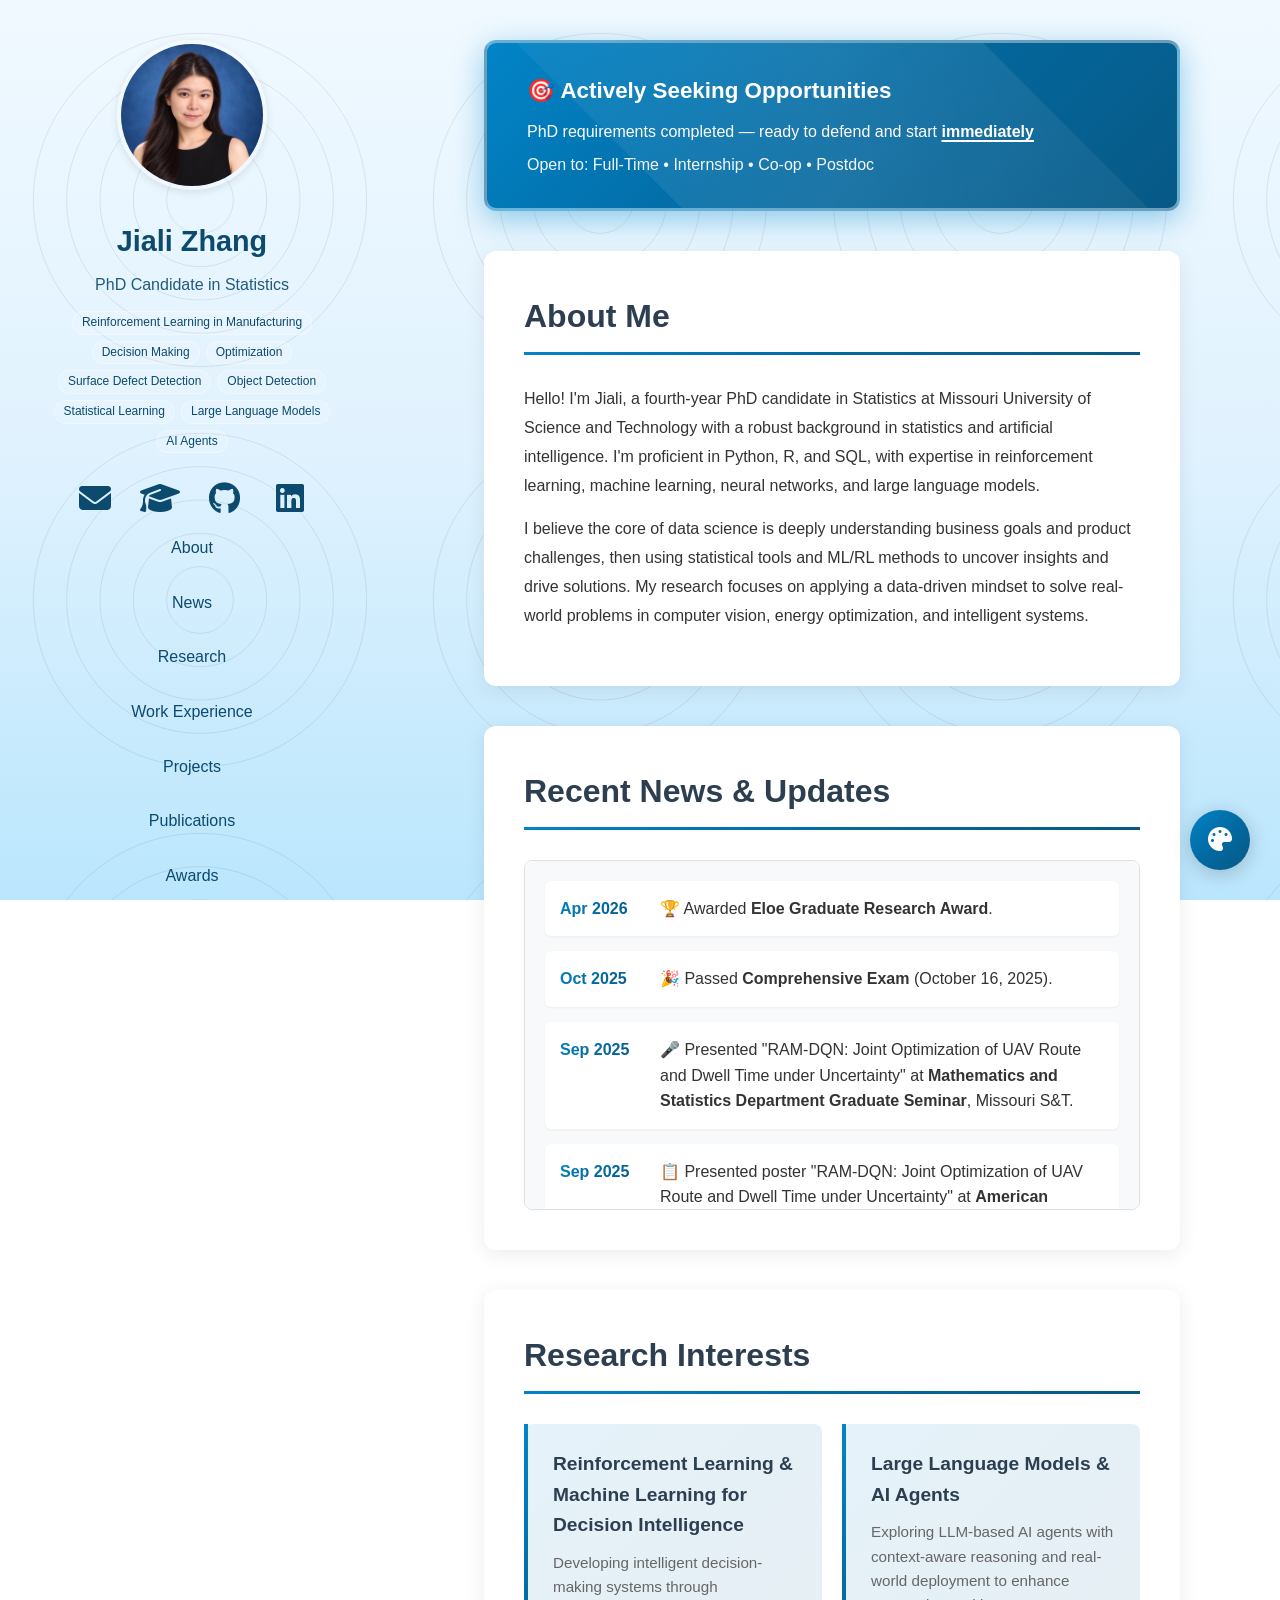
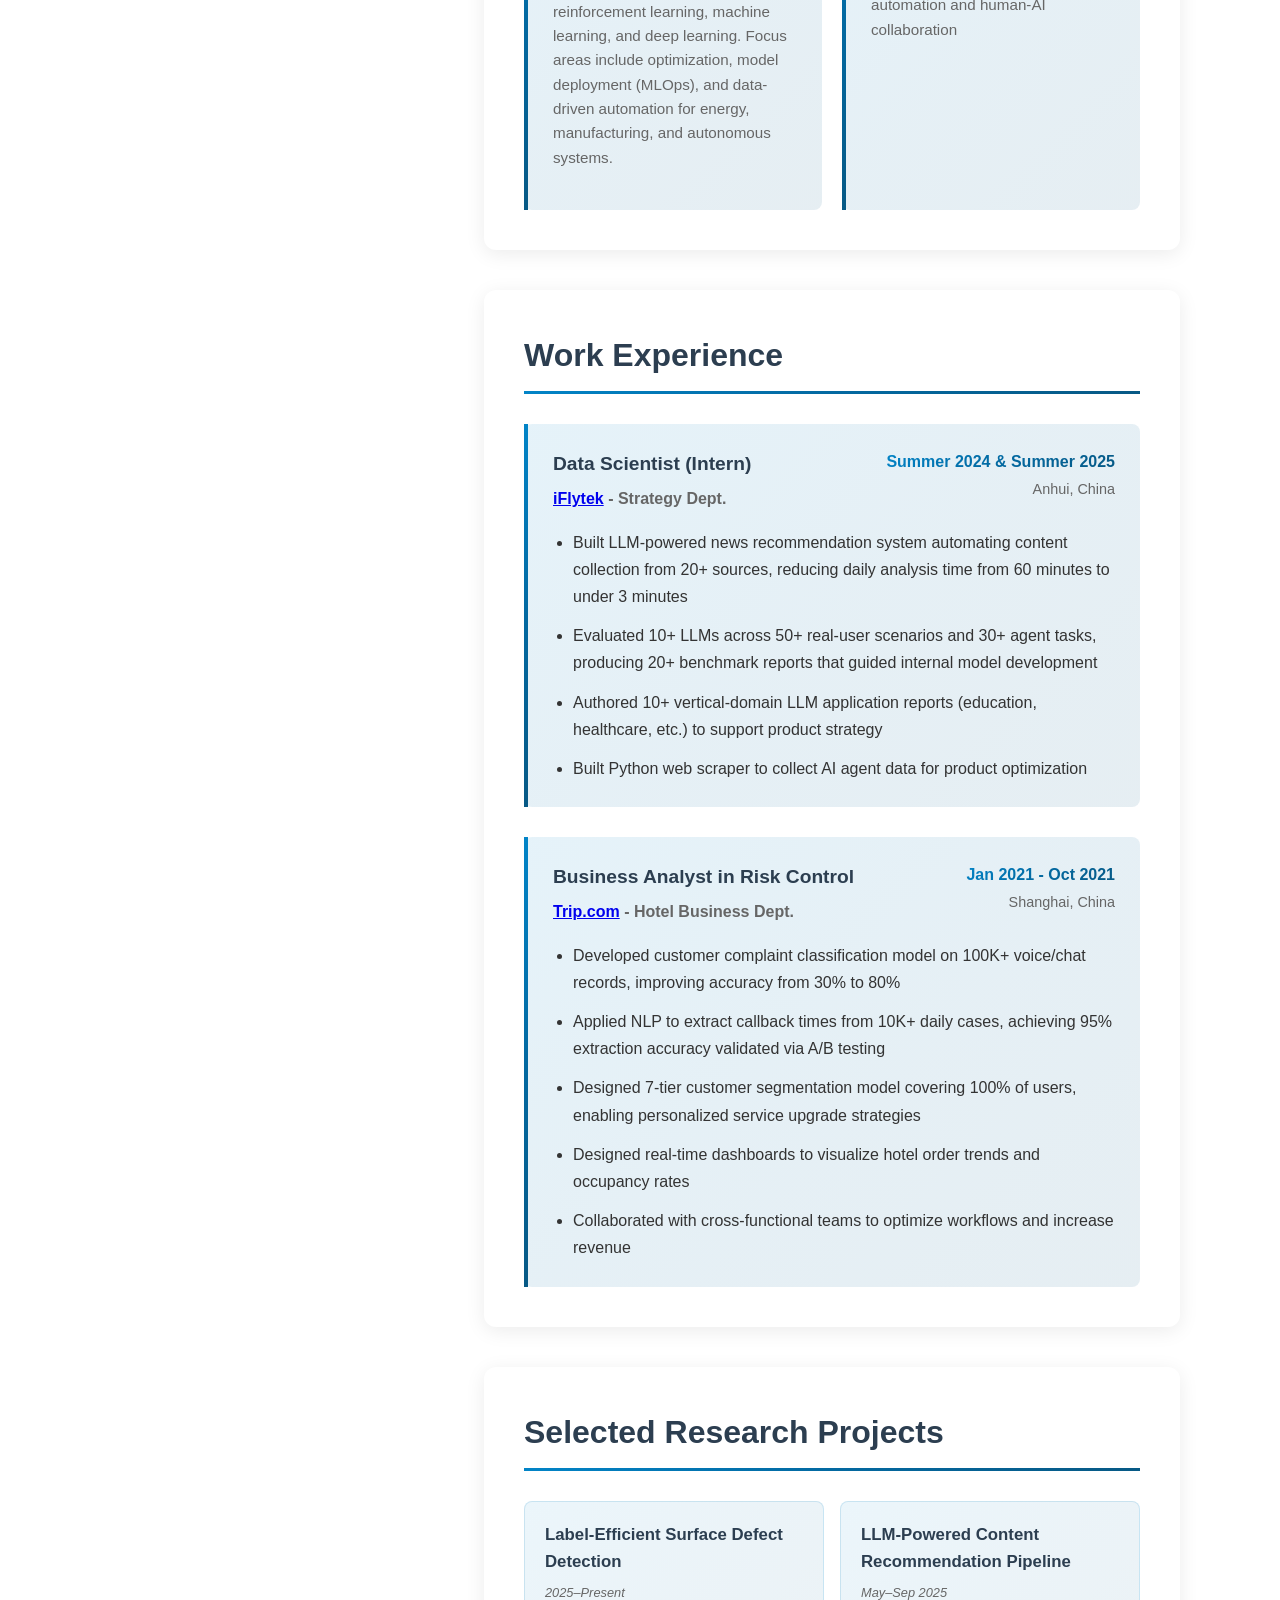
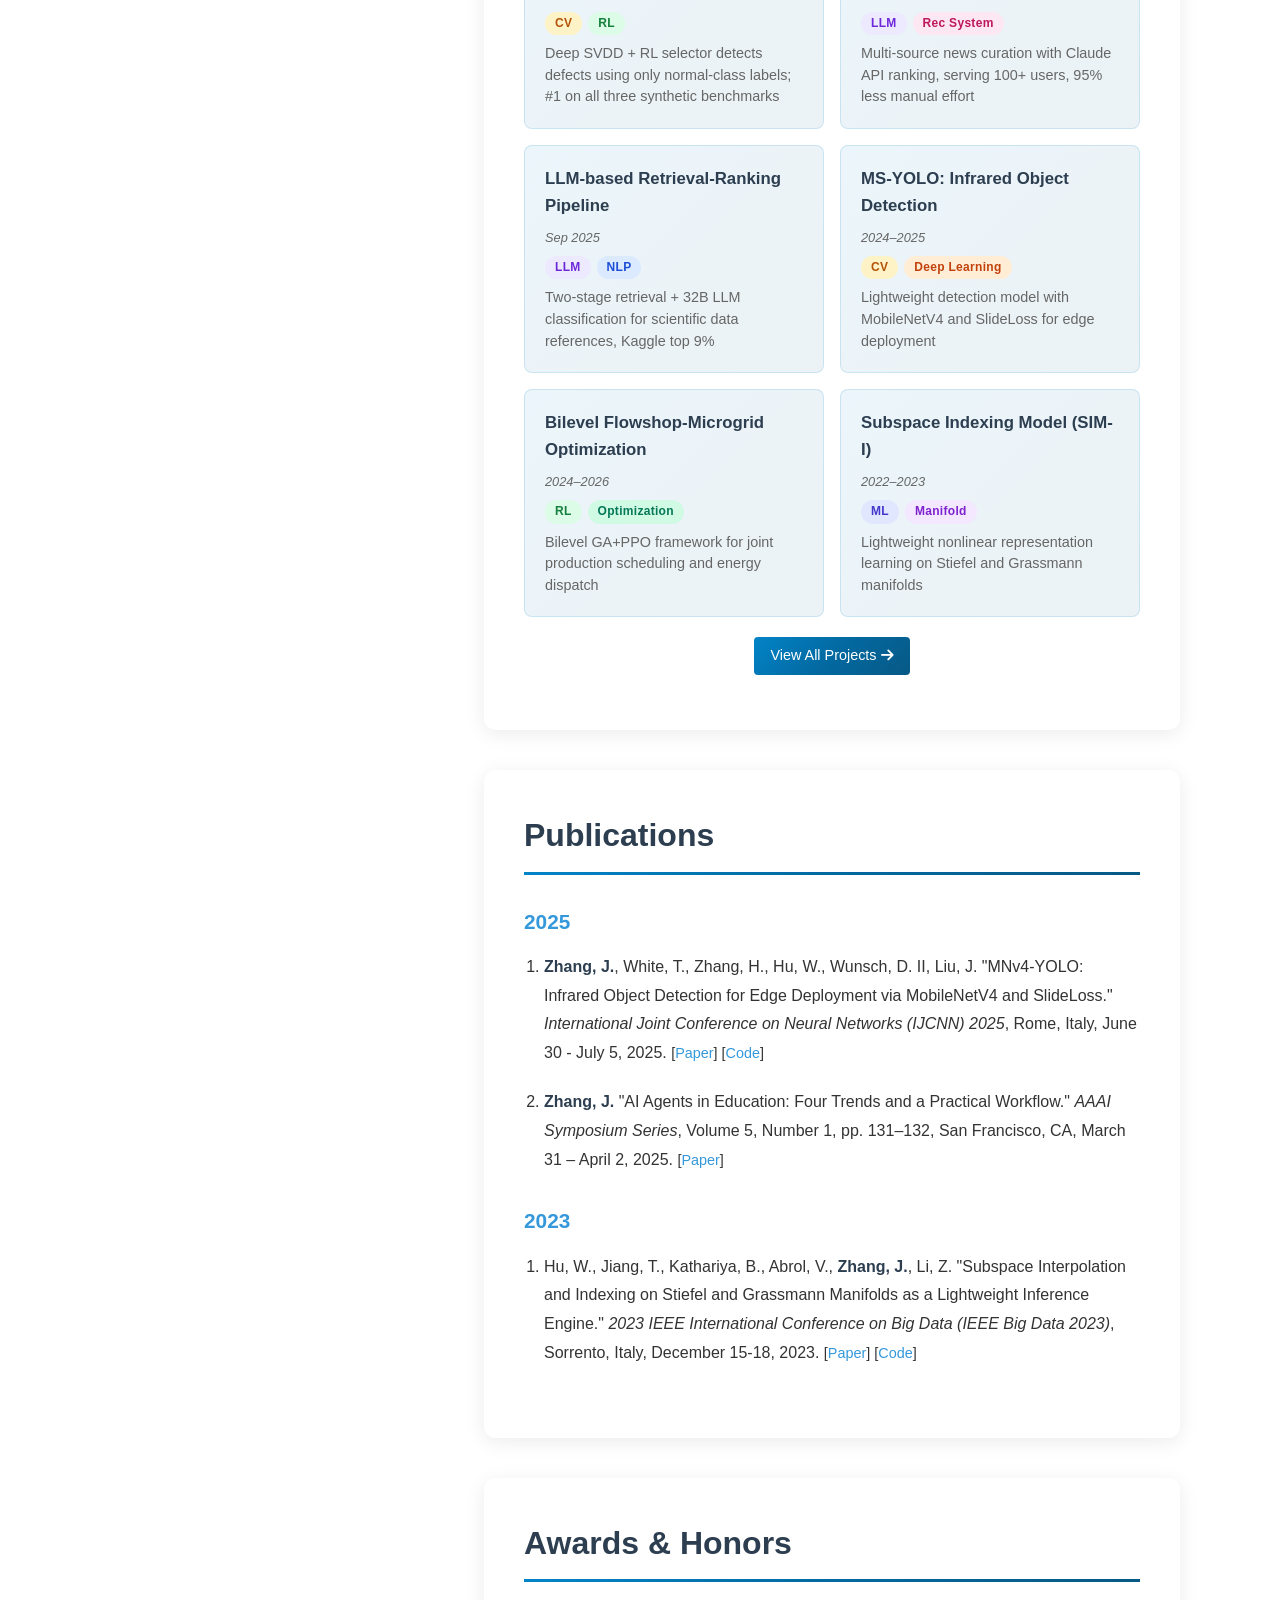
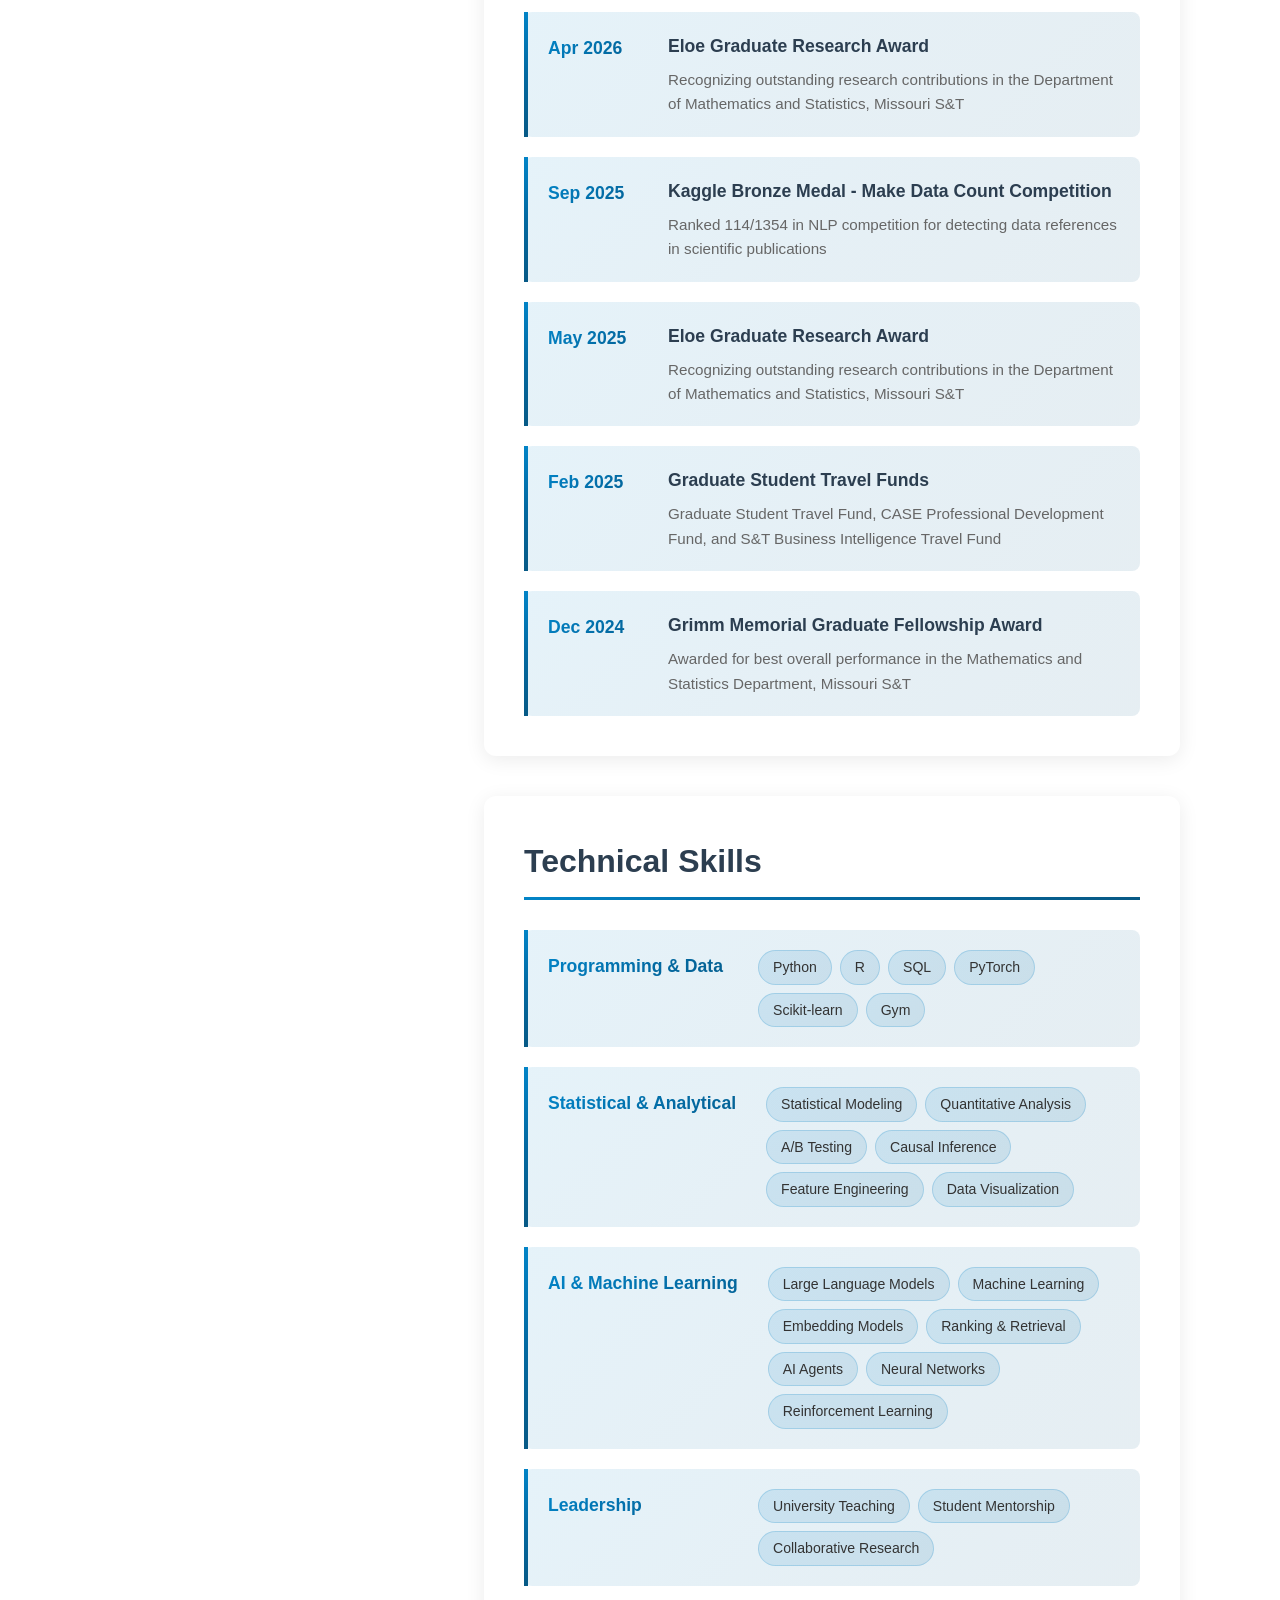
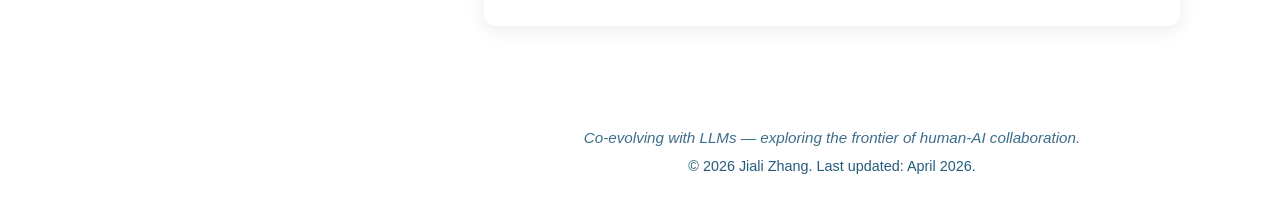
==== commit 387d3e2a: "Correct Trip.com start date to January 2021 Agent: codex" ====
--- a/index.html
+++ b/index.html
@@ -265,7 +265,7 @@
                         <p class="company"><a href="https://www.linkedin.com/company/tripcomgroup/" target="_blank">Trip.com</a> - Hotel Business Dept.</p>
                     </div>
                     <div class="experience-meta">
-                        <span class="duration">Sep 2019 - Oct 2021</span>
+                        <span class="duration">Jan 2021 - Oct 2021</span>
                         <span class="location">Shanghai, China</span>
                     </div>
                 </div>
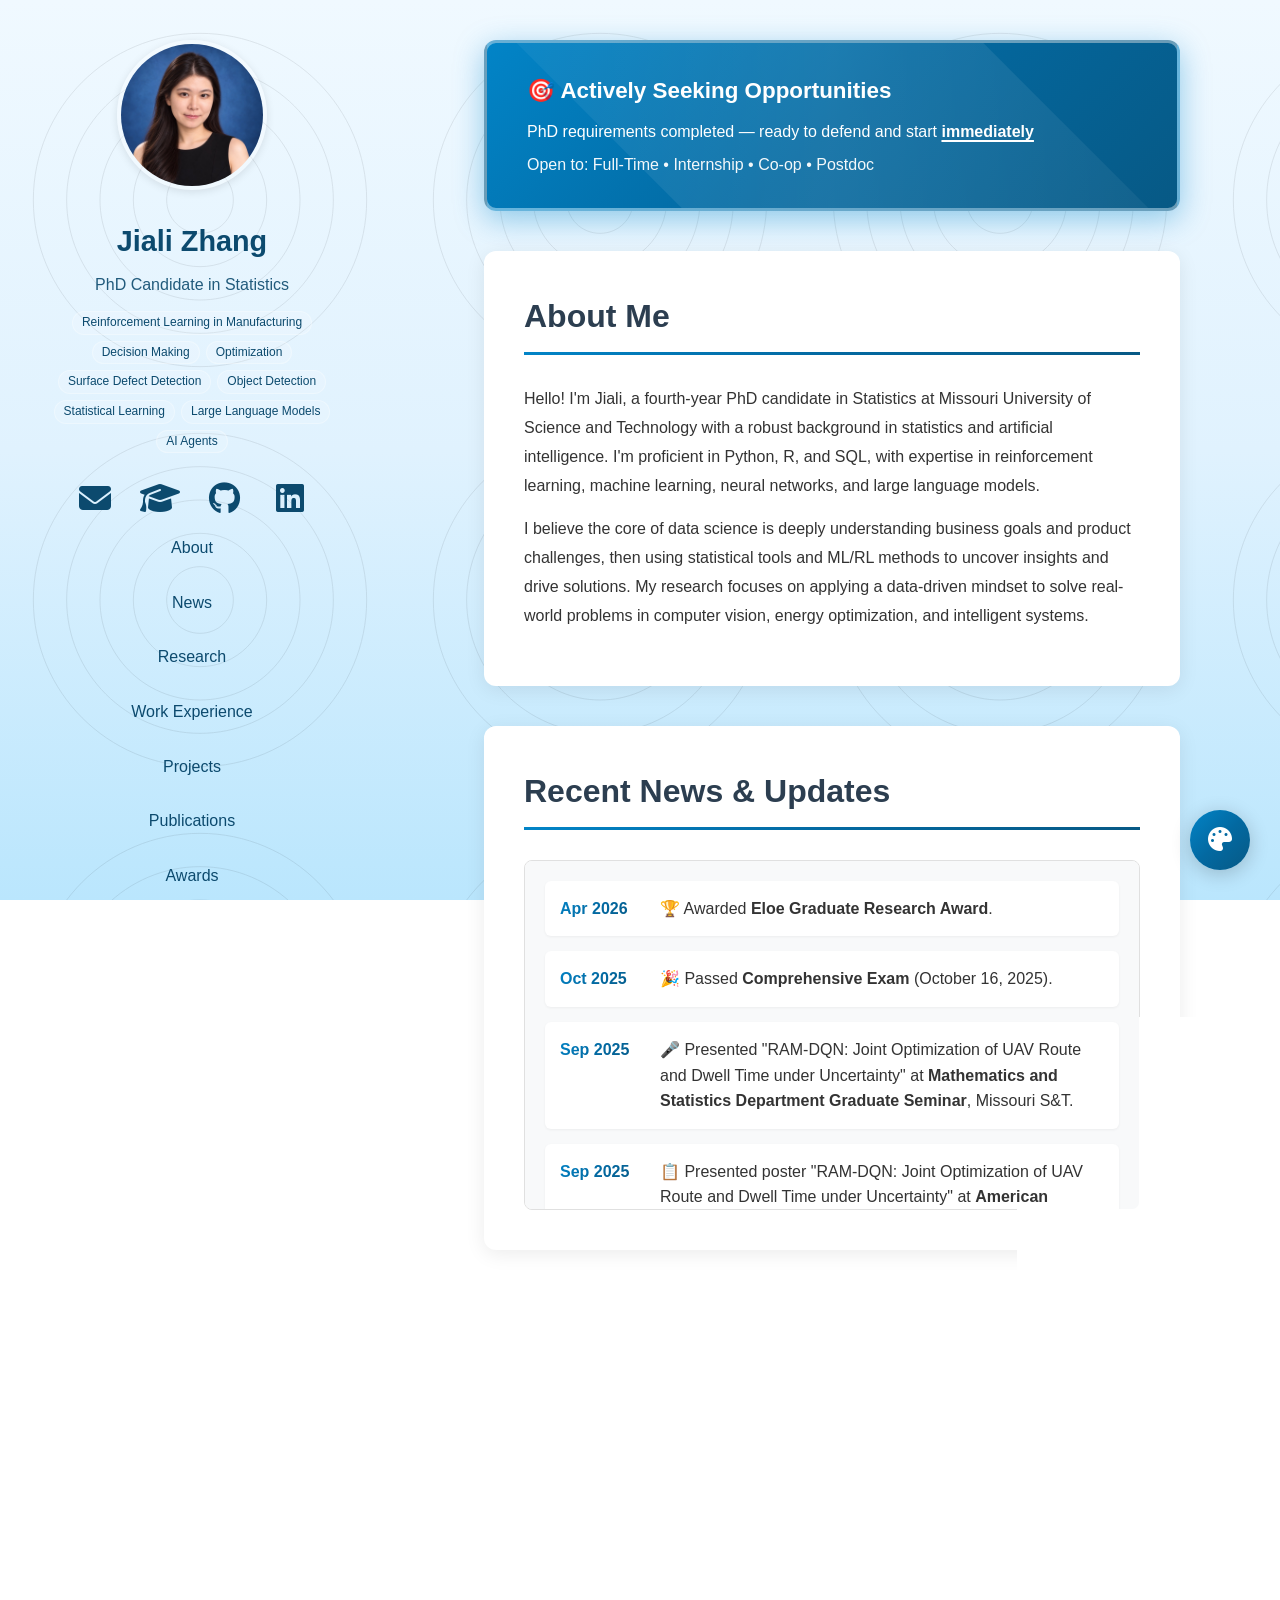
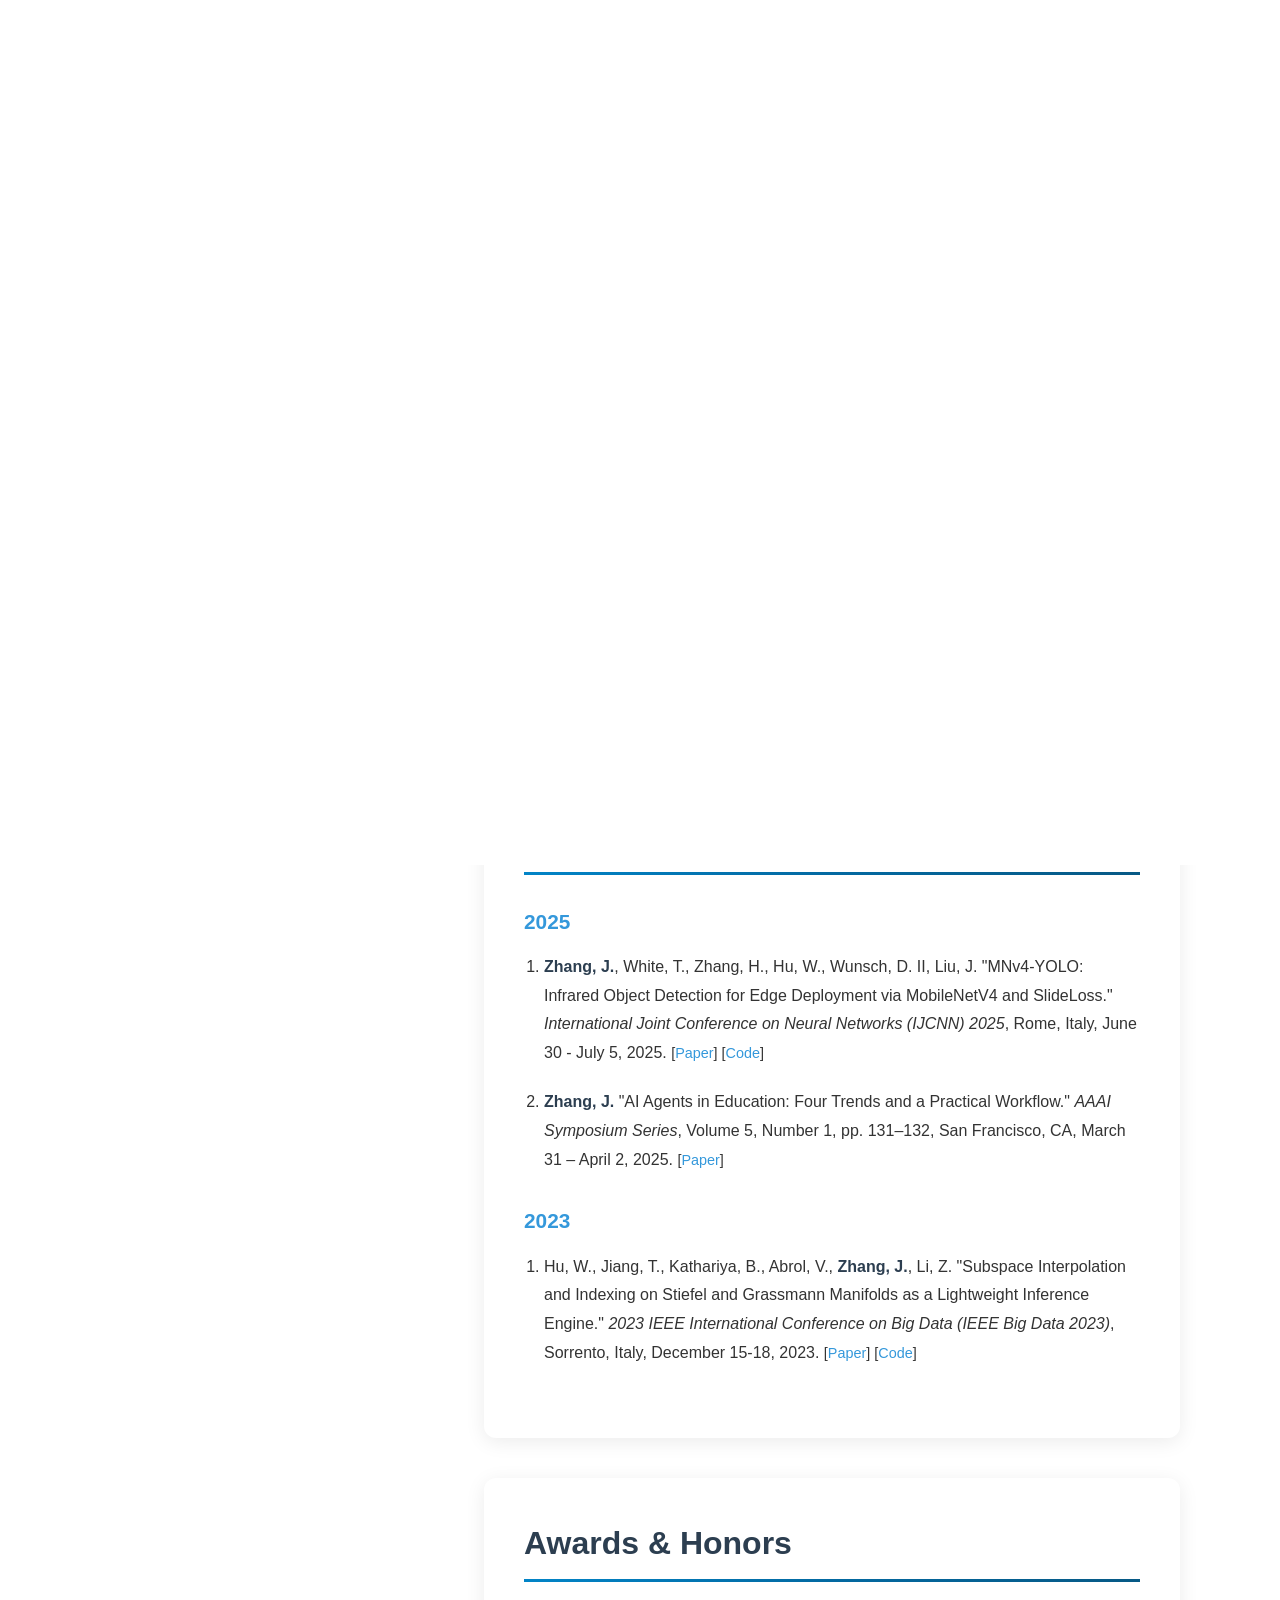
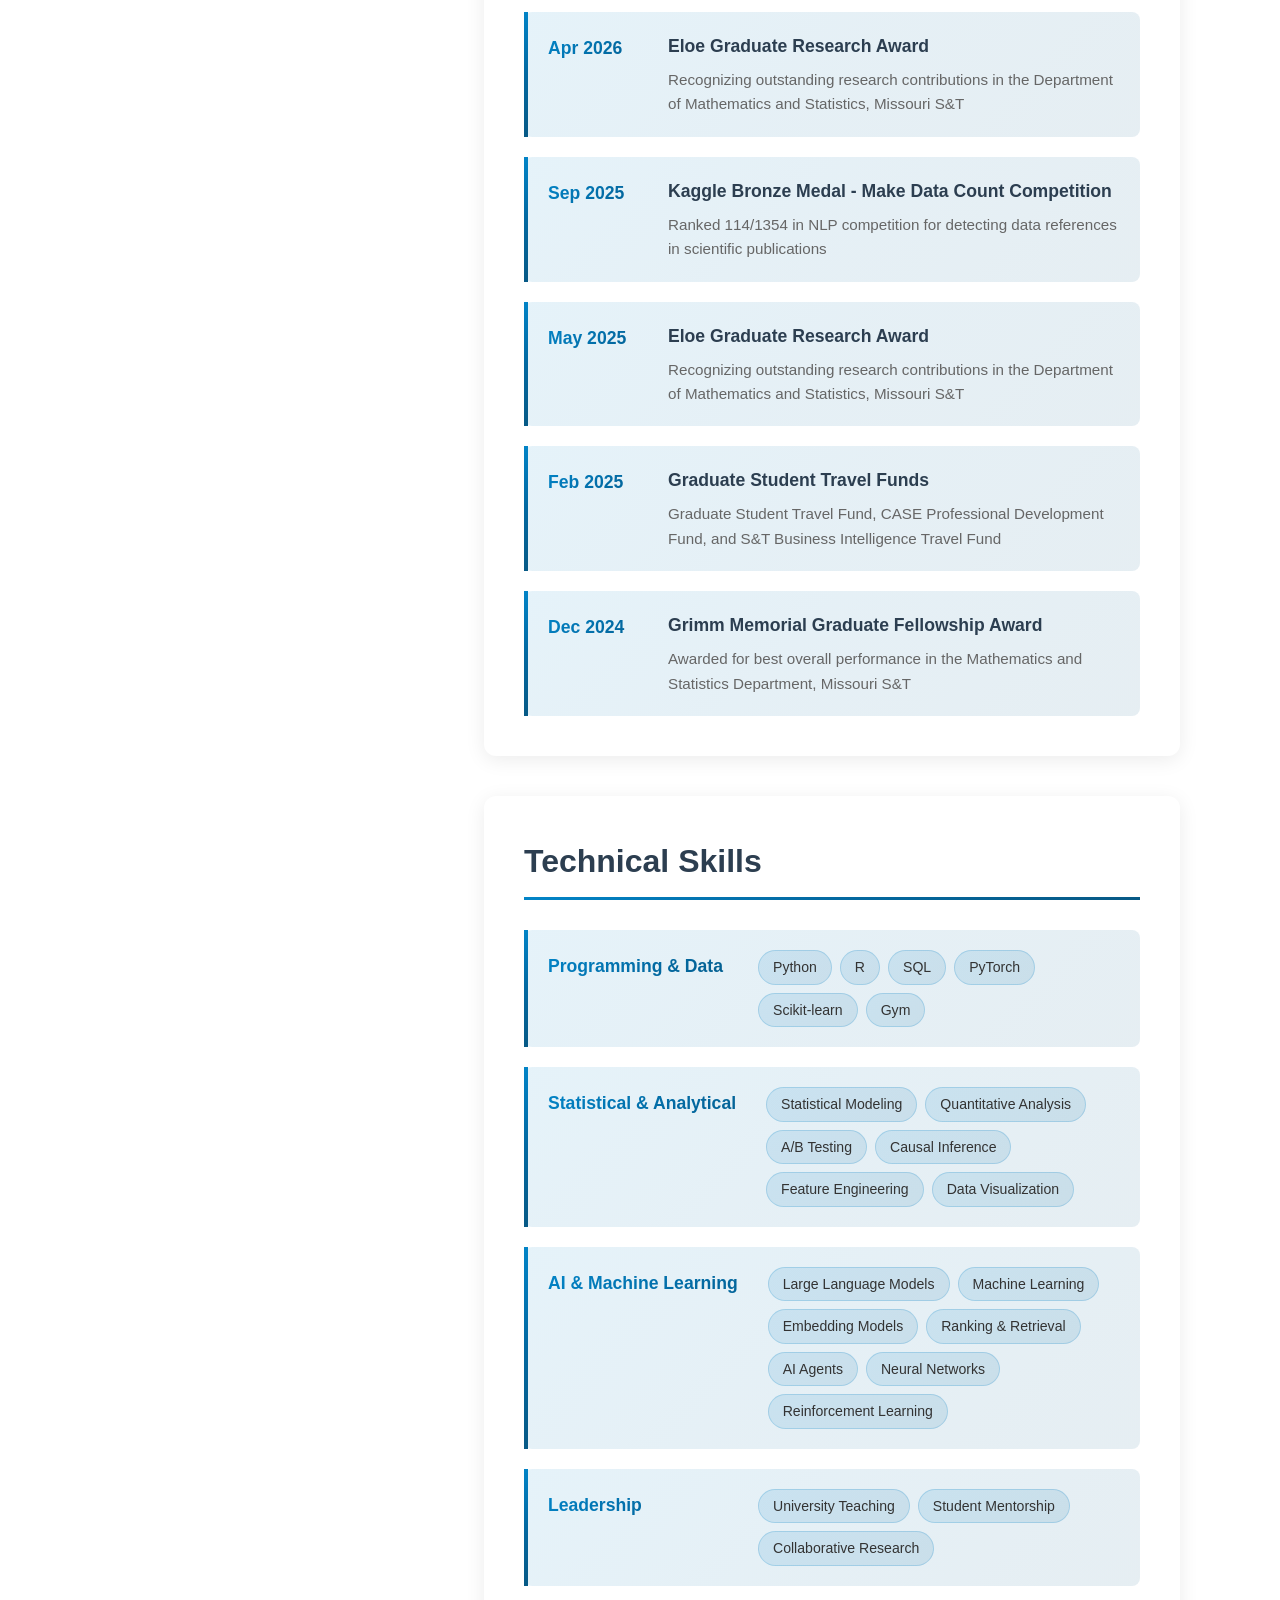
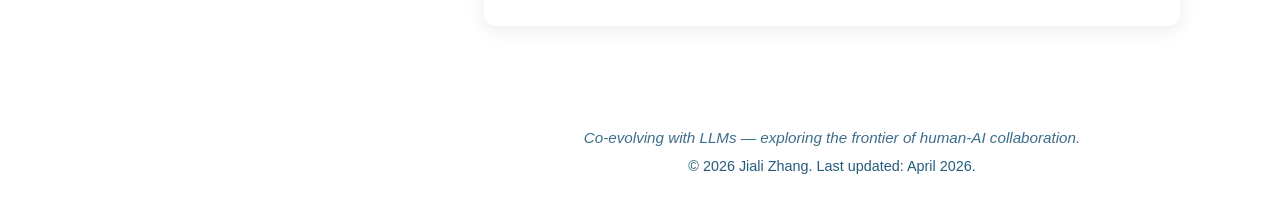
==== commit 87e85db2: "Allow sidebar to scroll on desktop pages Agent: codex" ====
--- a/index.html
+++ b/index.html
@@ -6,7 +6,7 @@
     <meta name="description" content="Jiali Zhang - PhD Candidate in Statistics at Missouri S&T. Expertise in Reinforcement Learning, Deep Learning, Computer Vision, and LLMs. Data Scientist seeking 2025 opportunities.">
     <meta name="keywords" content="Jiali Zhang, Data Science, Machine Learning, Reinforcement Learning, YOLO, Computer Vision, Deep Learning, Statistics, PhD, Missouri S&T">
     <title>Jiali Zhang - PhD Candidate & Data Scientist</title>
-    <link rel="stylesheet" href="style.css">
+    <link rel="stylesheet" href="style.css?v=sidebar-scroll-20261029">
     <link rel="stylesheet" href="https://cdnjs.cloudflare.com/ajax/libs/font-awesome/6.5.1/css/all.min.css">
 </head>
 <body>
--- a/style.css
+++ b/style.css
@@ -118,9 +118,25 @@
     color: var(--sidebar-text-color);
     position: fixed;
     height: 100vh;
-    overflow: hidden;
+    overflow-x: hidden;
+    overflow-y: auto;
+    scrollbar-width: thin;
+    scrollbar-color: rgba(var(--accent-2-rgb), 0.4) transparent;
     left: 0;
     top: 0;
+}
+
+.sidebar::-webkit-scrollbar {
+    width: 5px;
+}
+
+.sidebar::-webkit-scrollbar-track {
+    background: transparent;
+}
+
+.sidebar::-webkit-scrollbar-thumb {
+    background: rgba(var(--accent-2-rgb), 0.4);
+    border-radius: 999px;
 }
 
 .sidebar-content {
@@ -1194,6 +1210,7 @@
         width: 100%;
         position: relative;
         height: auto;
+        overflow: visible;
     }
 
     .sidebar-content {
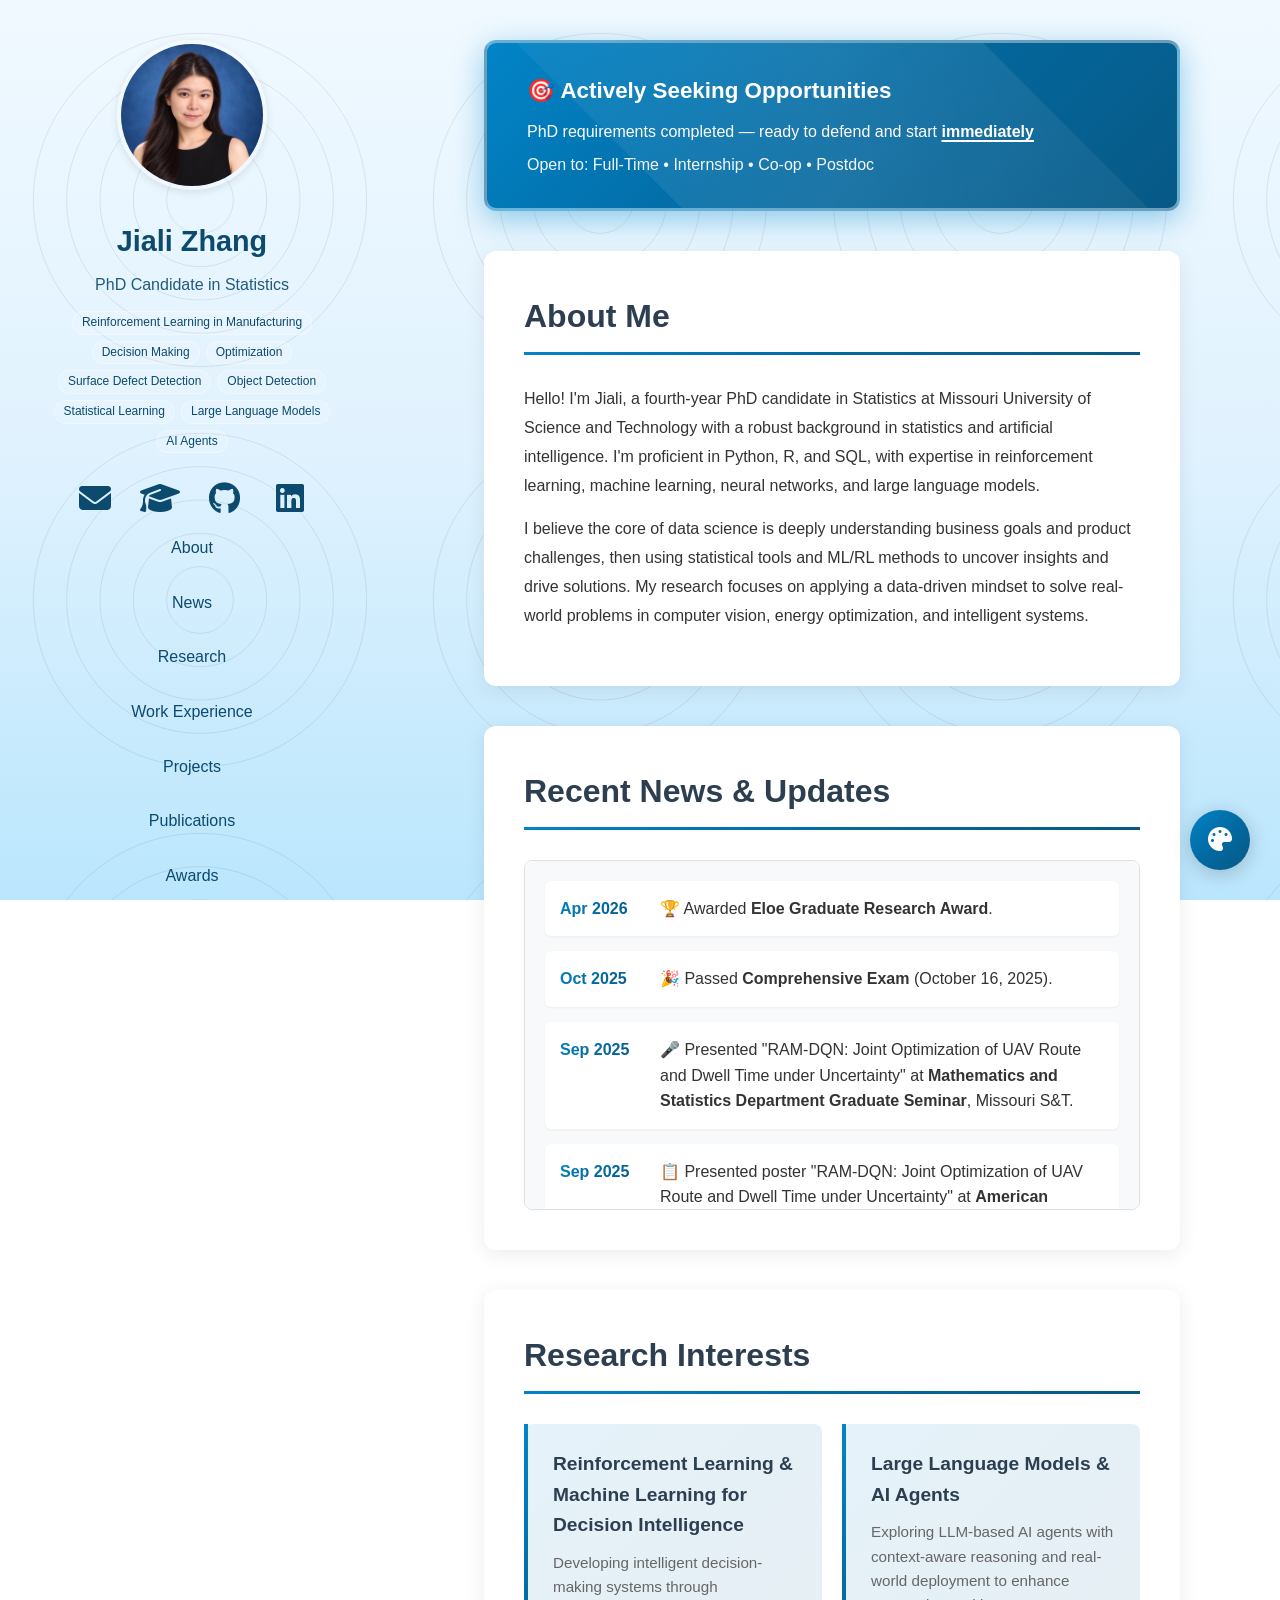
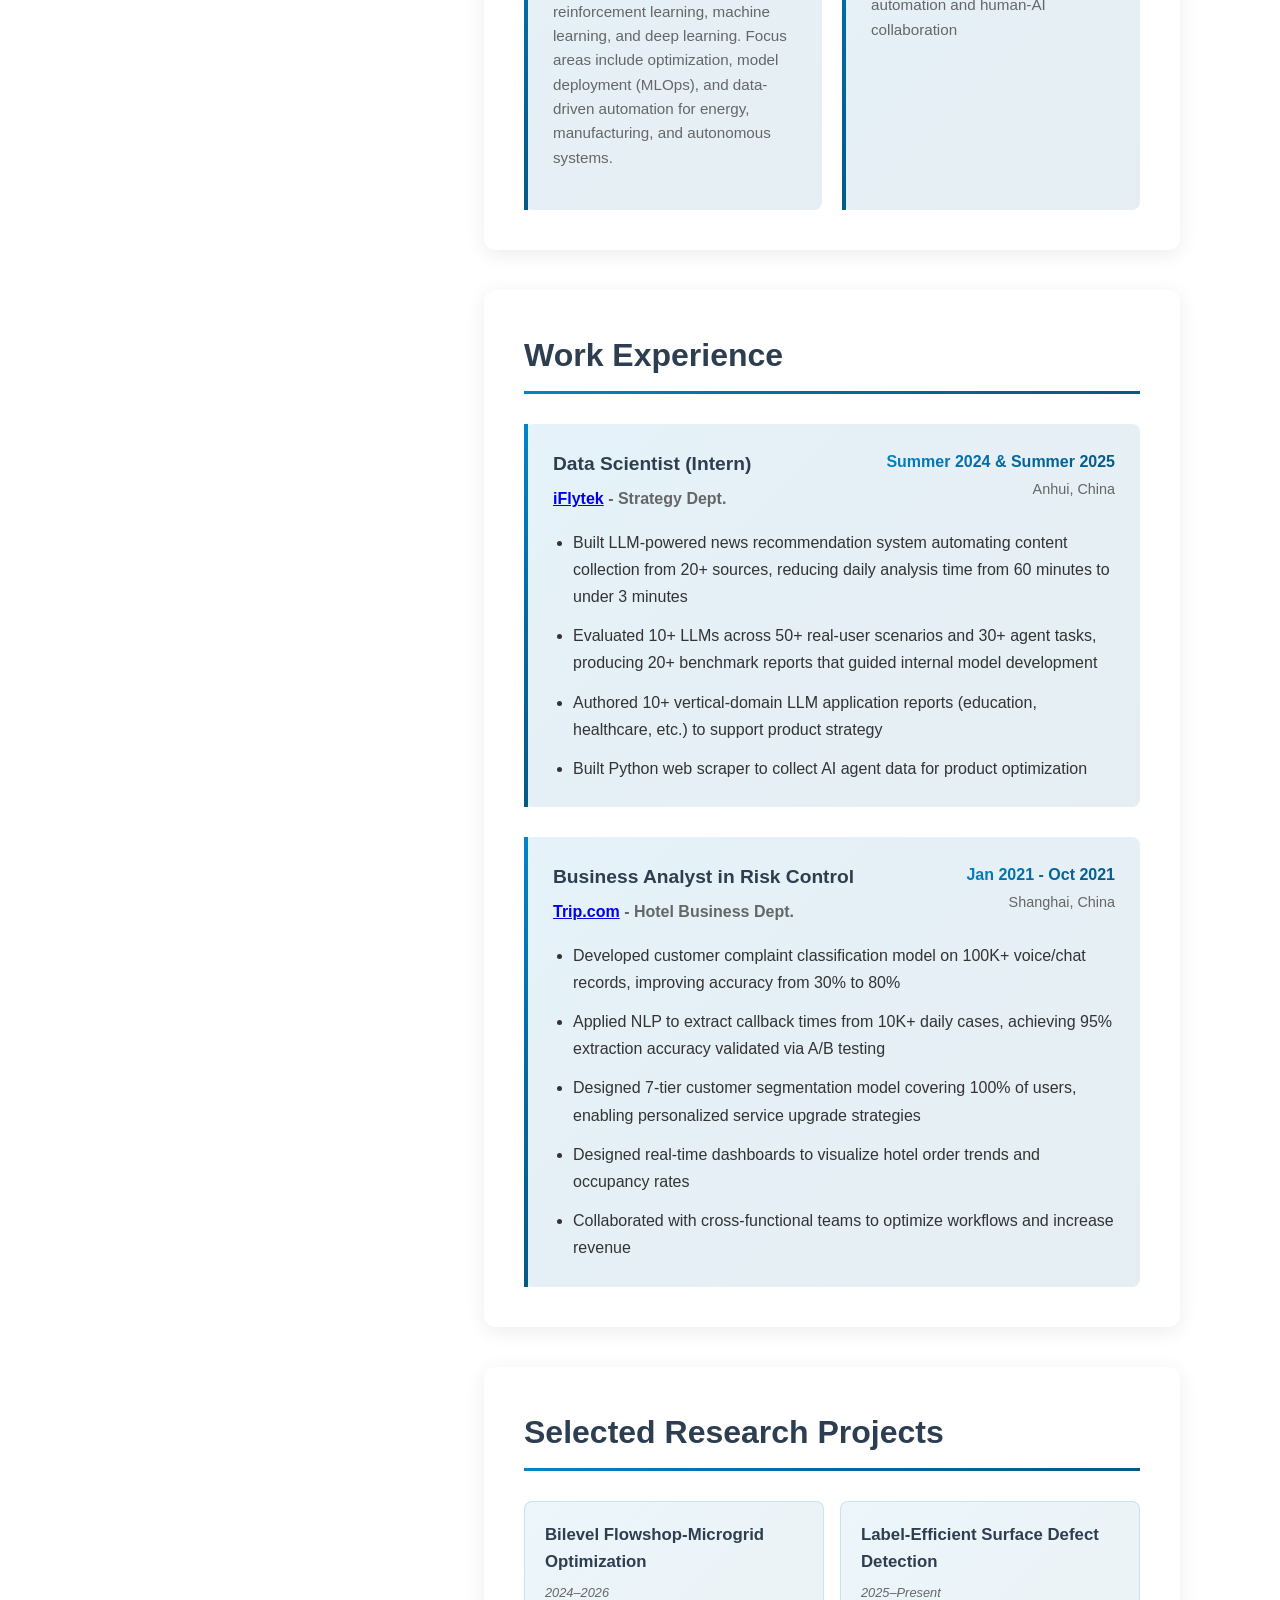
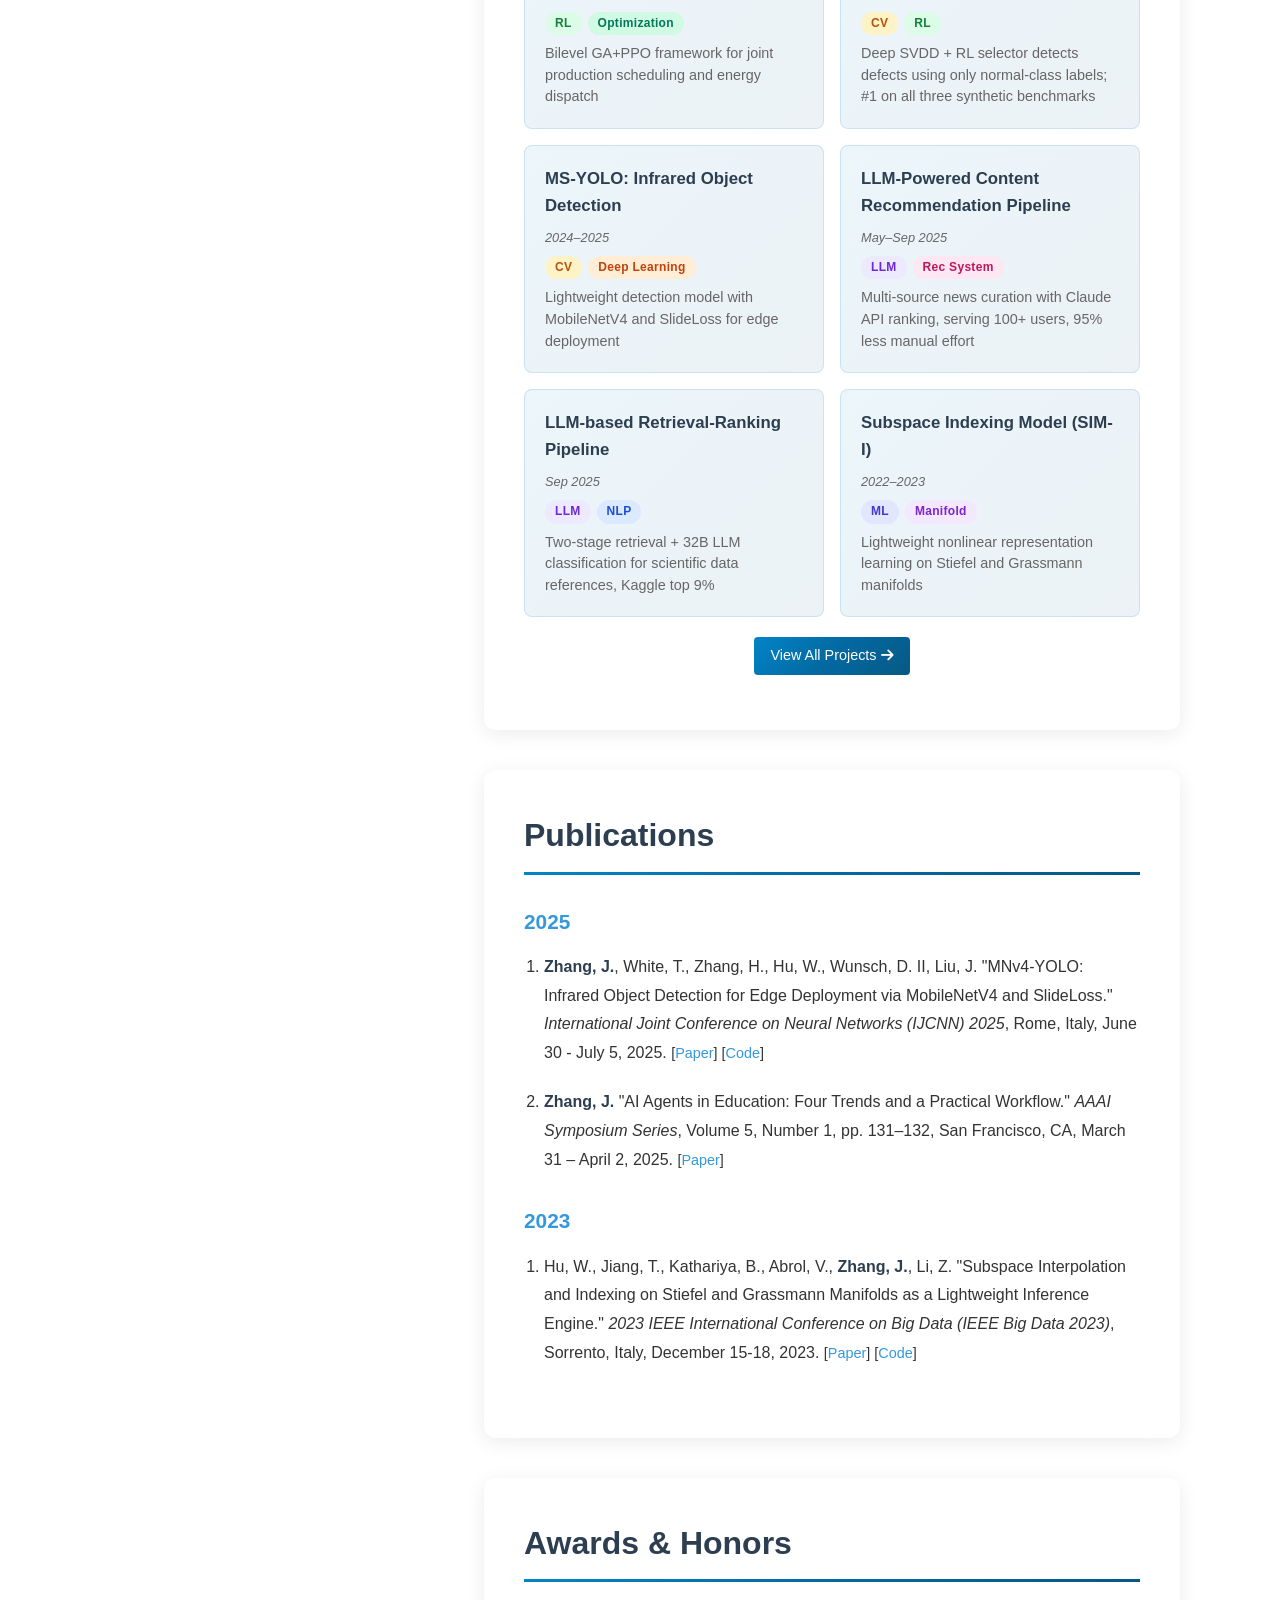
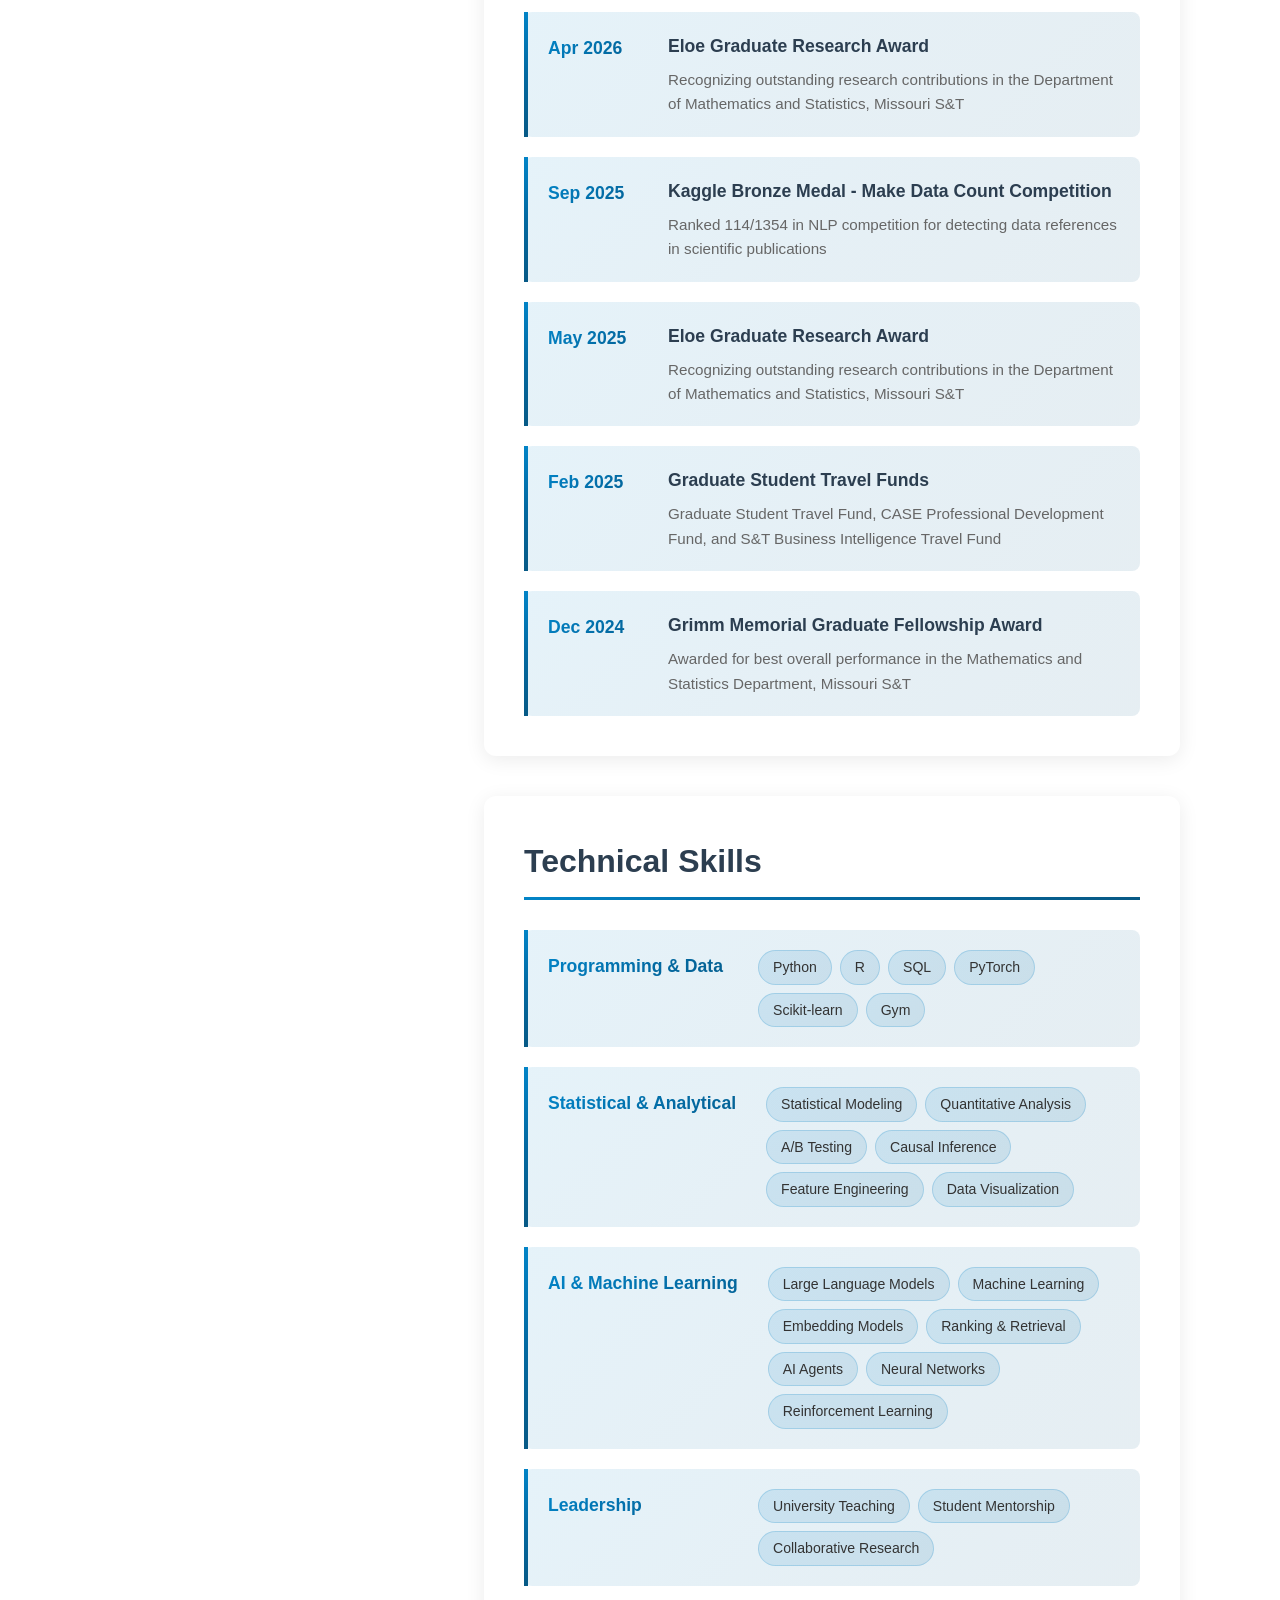
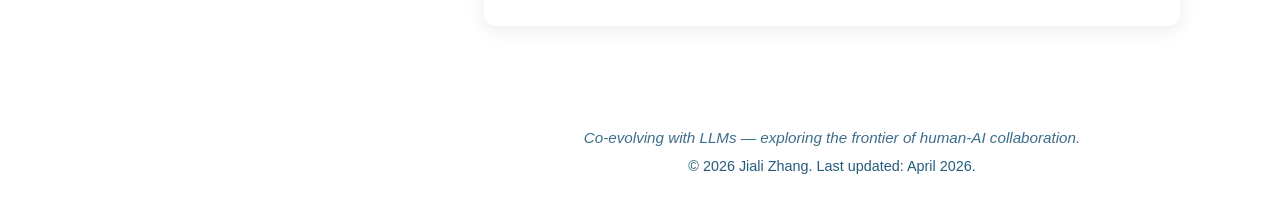
==== commit 2db81b61: "Simplify project resize handle and reorder featured projects Agent: codex" ====
--- a/index.html
+++ b/index.html
@@ -282,36 +282,41 @@
         <section id="projects" class="section">
             <h2>Selected Research Projects</h2>
             <div class="project-preview-grid">
+                <a href="project-bilevel.html" class="project-preview-card">
+                    <h3>Bilevel Flowshop-Microgrid Optimization</h3>
+                    <span class="project-preview-meta">2024–2026</span>
+                    <div class="project-tags"><span class="tag tag-rl">RL</span><span class="tag tag-opt">Optimization</span></div>
+                    <p>Bilevel GA+PPO framework for joint production scheduling and energy dispatch</p>
+                </a>
+
                 <a href="project-surface-defect.html" class="project-preview-card">
                     <h3>Label-Efficient Surface Defect Detection</h3>
                     <span class="project-preview-meta">2025–Present</span>
                     <div class="project-tags"><span class="tag tag-cv">CV</span><span class="tag tag-rl">RL</span></div>
                     <p>Deep SVDD + RL selector detects defects using only normal-class labels; #1 on all three synthetic benchmarks</p>
                 </a>
+
+                <a href="project-msyolo.html" class="project-preview-card">
+                    <h3>MS-YOLO: Infrared Object Detection</h3>
+                    <span class="project-preview-meta">2024–2025</span>
+                    <div class="project-tags"><span class="tag tag-cv">CV</span><span class="tag tag-dl">Deep Learning</span></div>
+                    <p>Lightweight detection model with MobileNetV4 and SlideLoss for edge deployment</p>
+                </a>
+
                 <a href="project-llm-recommendation.html" class="project-preview-card">
                     <h3>LLM-Powered Content Recommendation Pipeline</h3>
                     <span class="project-preview-meta">May–Sep 2025</span>
                     <div class="project-tags"><span class="tag tag-llm">LLM</span><span class="tag tag-rec">Rec System</span></div>
                     <p>Multi-source news curation with Claude API ranking, serving 100+ users, 95% less manual effort</p>
                 </a>
+
                 <a href="project-llm-retrieval.html" class="project-preview-card">
                     <h3>LLM-based Retrieval-Ranking Pipeline</h3>
                     <span class="project-preview-meta">Sep 2025</span>
                     <div class="project-tags"><span class="tag tag-llm">LLM</span><span class="tag tag-nlp">NLP</span></div>
                     <p>Two-stage retrieval + 32B LLM classification for scientific data references, Kaggle top 9%</p>
                 </a>
-                <a href="project-msyolo.html" class="project-preview-card">
-                    <h3>MS-YOLO: Infrared Object Detection</h3>
-                    <span class="project-preview-meta">2024–2025</span>
-                    <div class="project-tags"><span class="tag tag-cv">CV</span><span class="tag tag-dl">Deep Learning</span></div>
-                    <p>Lightweight detection model with MobileNetV4 and SlideLoss for edge deployment</p>
-                </a>
-                <a href="project-bilevel.html" class="project-preview-card">
-                    <h3>Bilevel Flowshop-Microgrid Optimization</h3>
-                    <span class="project-preview-meta">2024–2026</span>
-                    <div class="project-tags"><span class="tag tag-rl">RL</span><span class="tag tag-opt">Optimization</span></div>
-                    <p>Bilevel GA+PPO framework for joint production scheduling and energy dispatch</p>
-                </a>
+
                 <a href="project-simi.html" class="project-preview-card">
                     <h3>Subspace Indexing Model (SIM-I)</h3>
                     <span class="project-preview-meta">2022–2023</span>
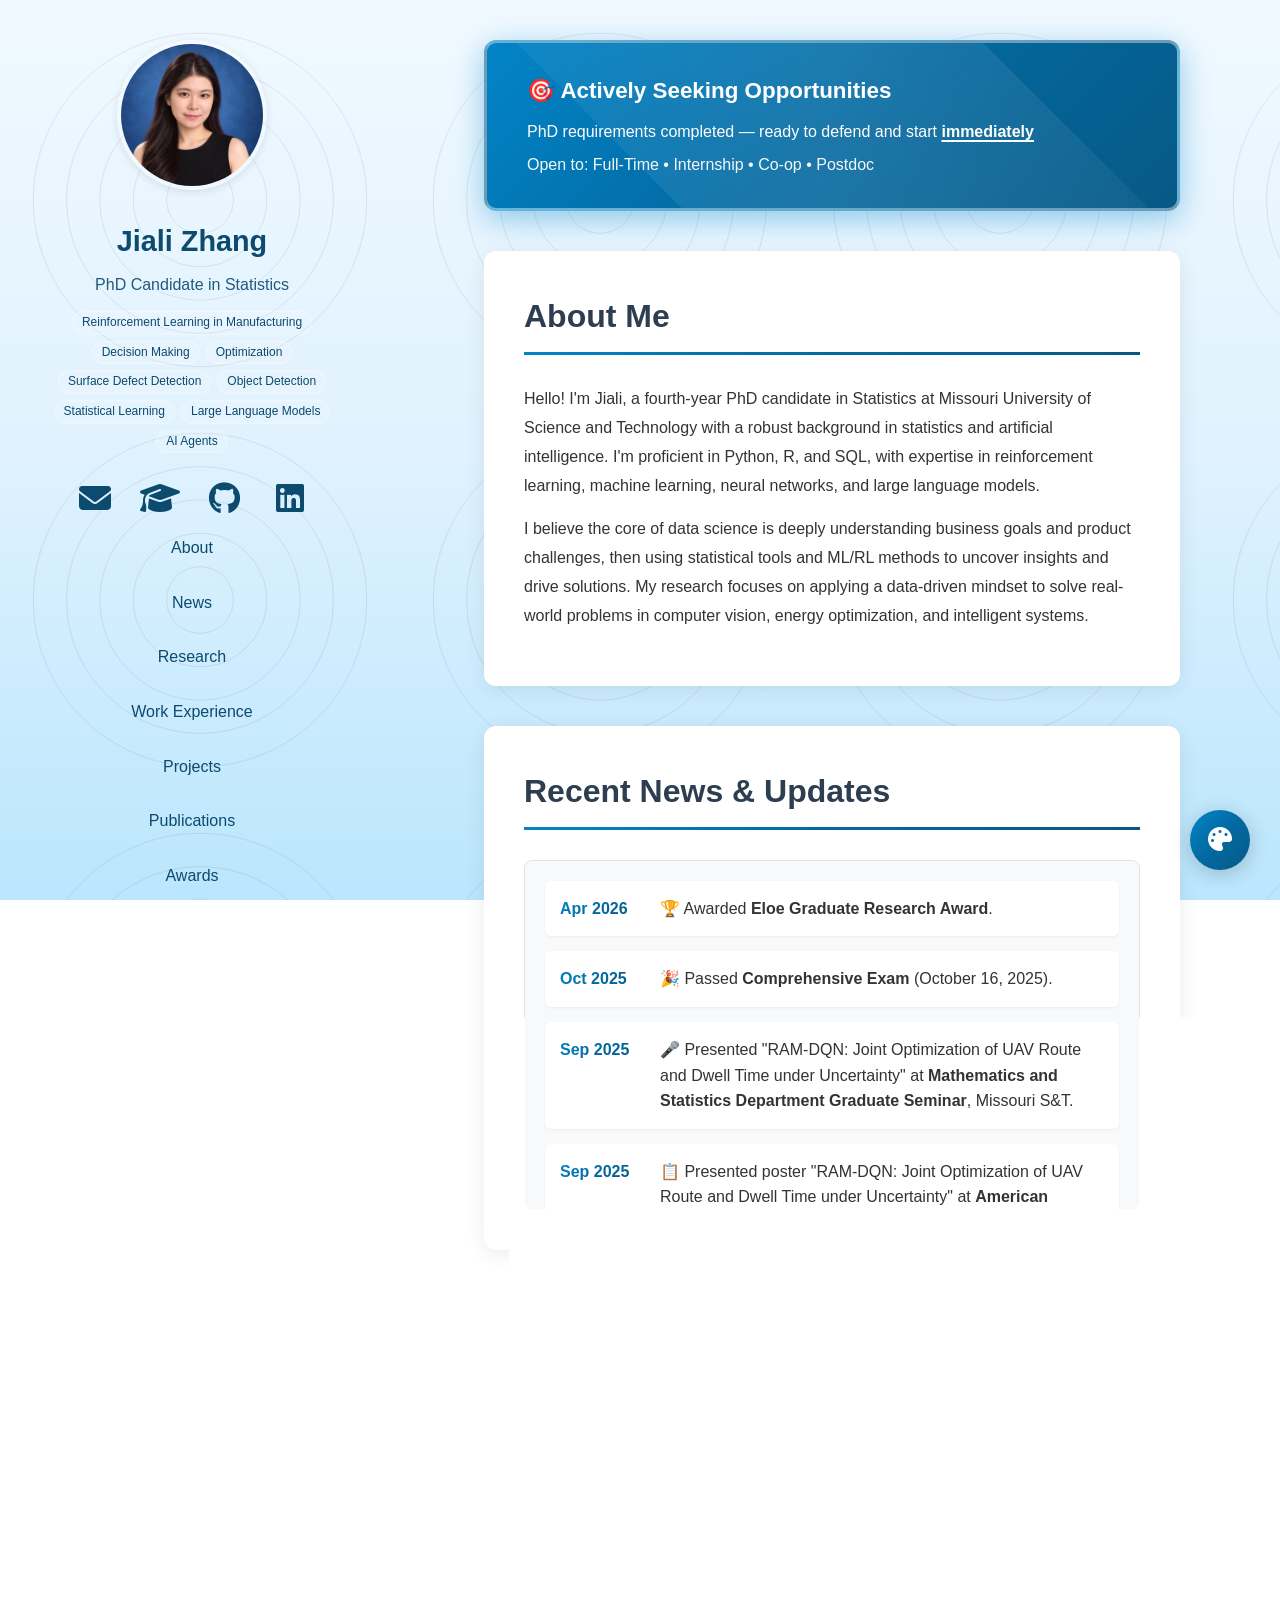
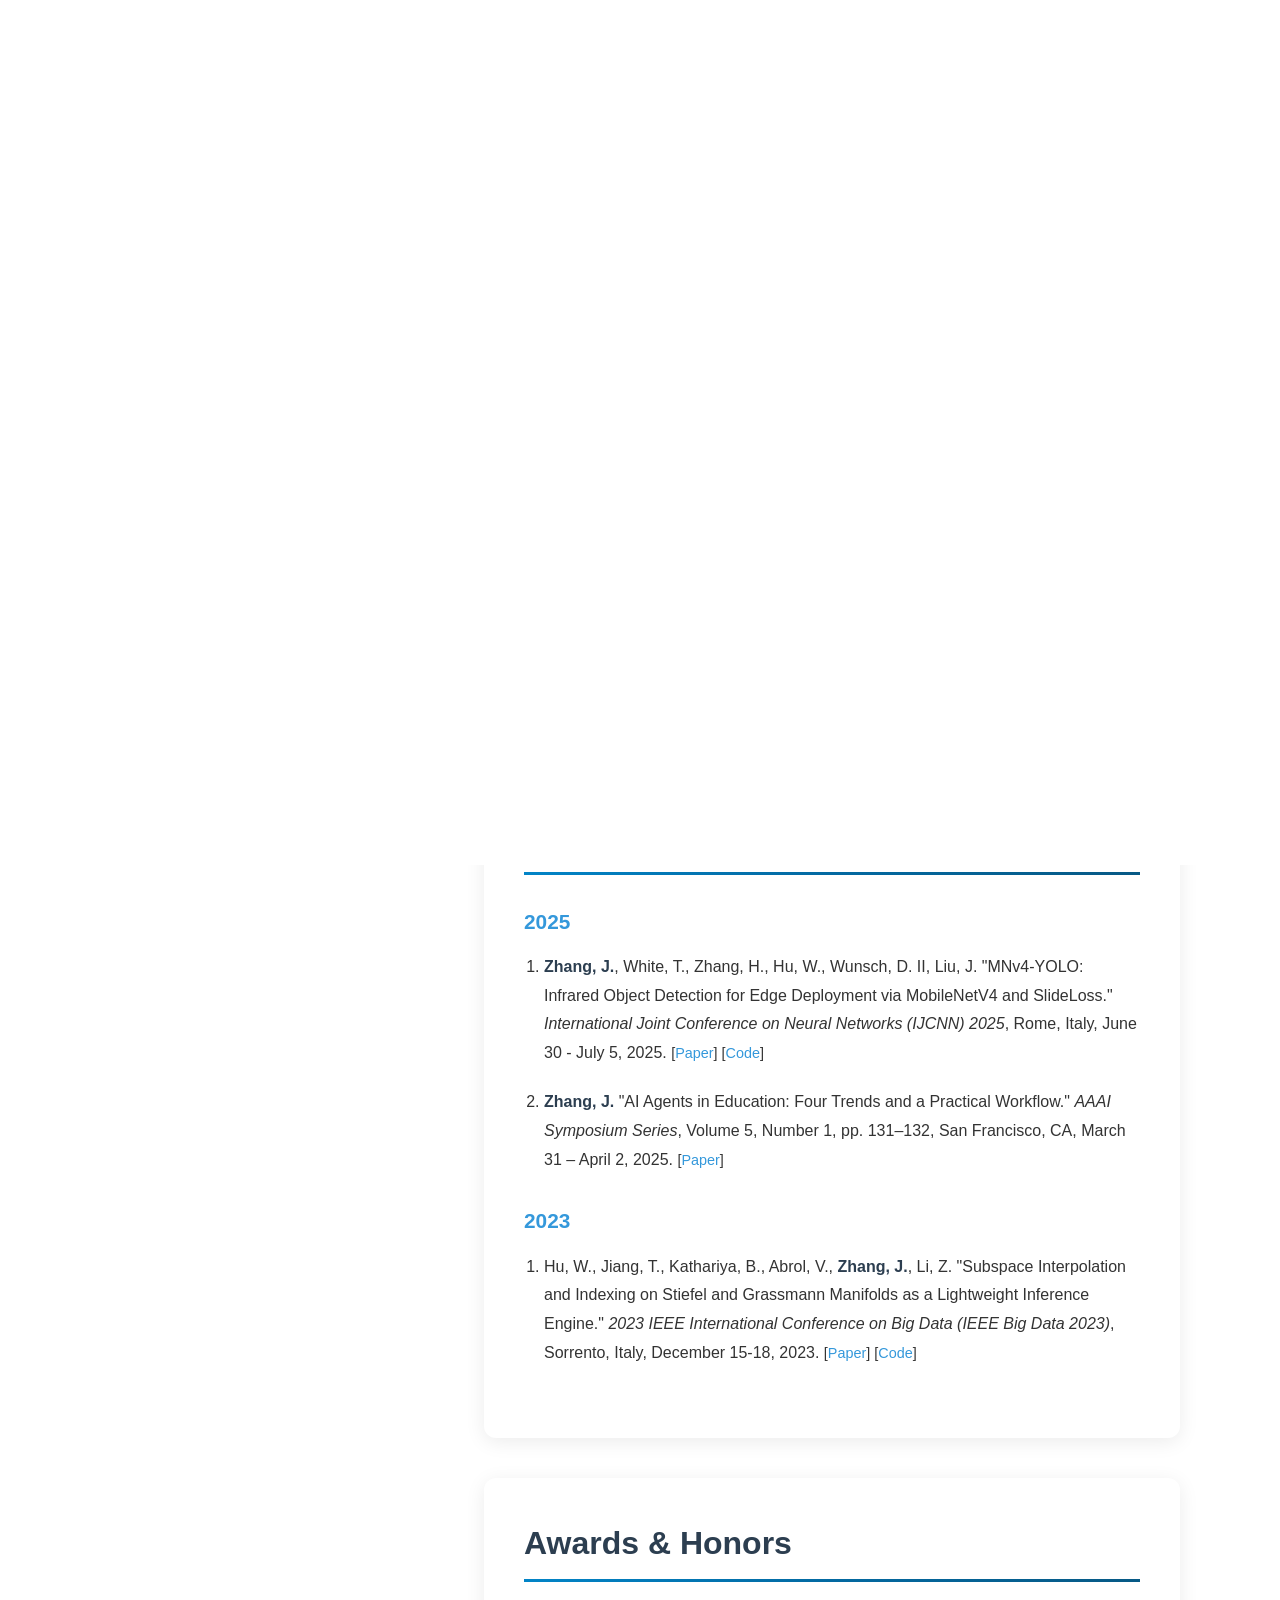
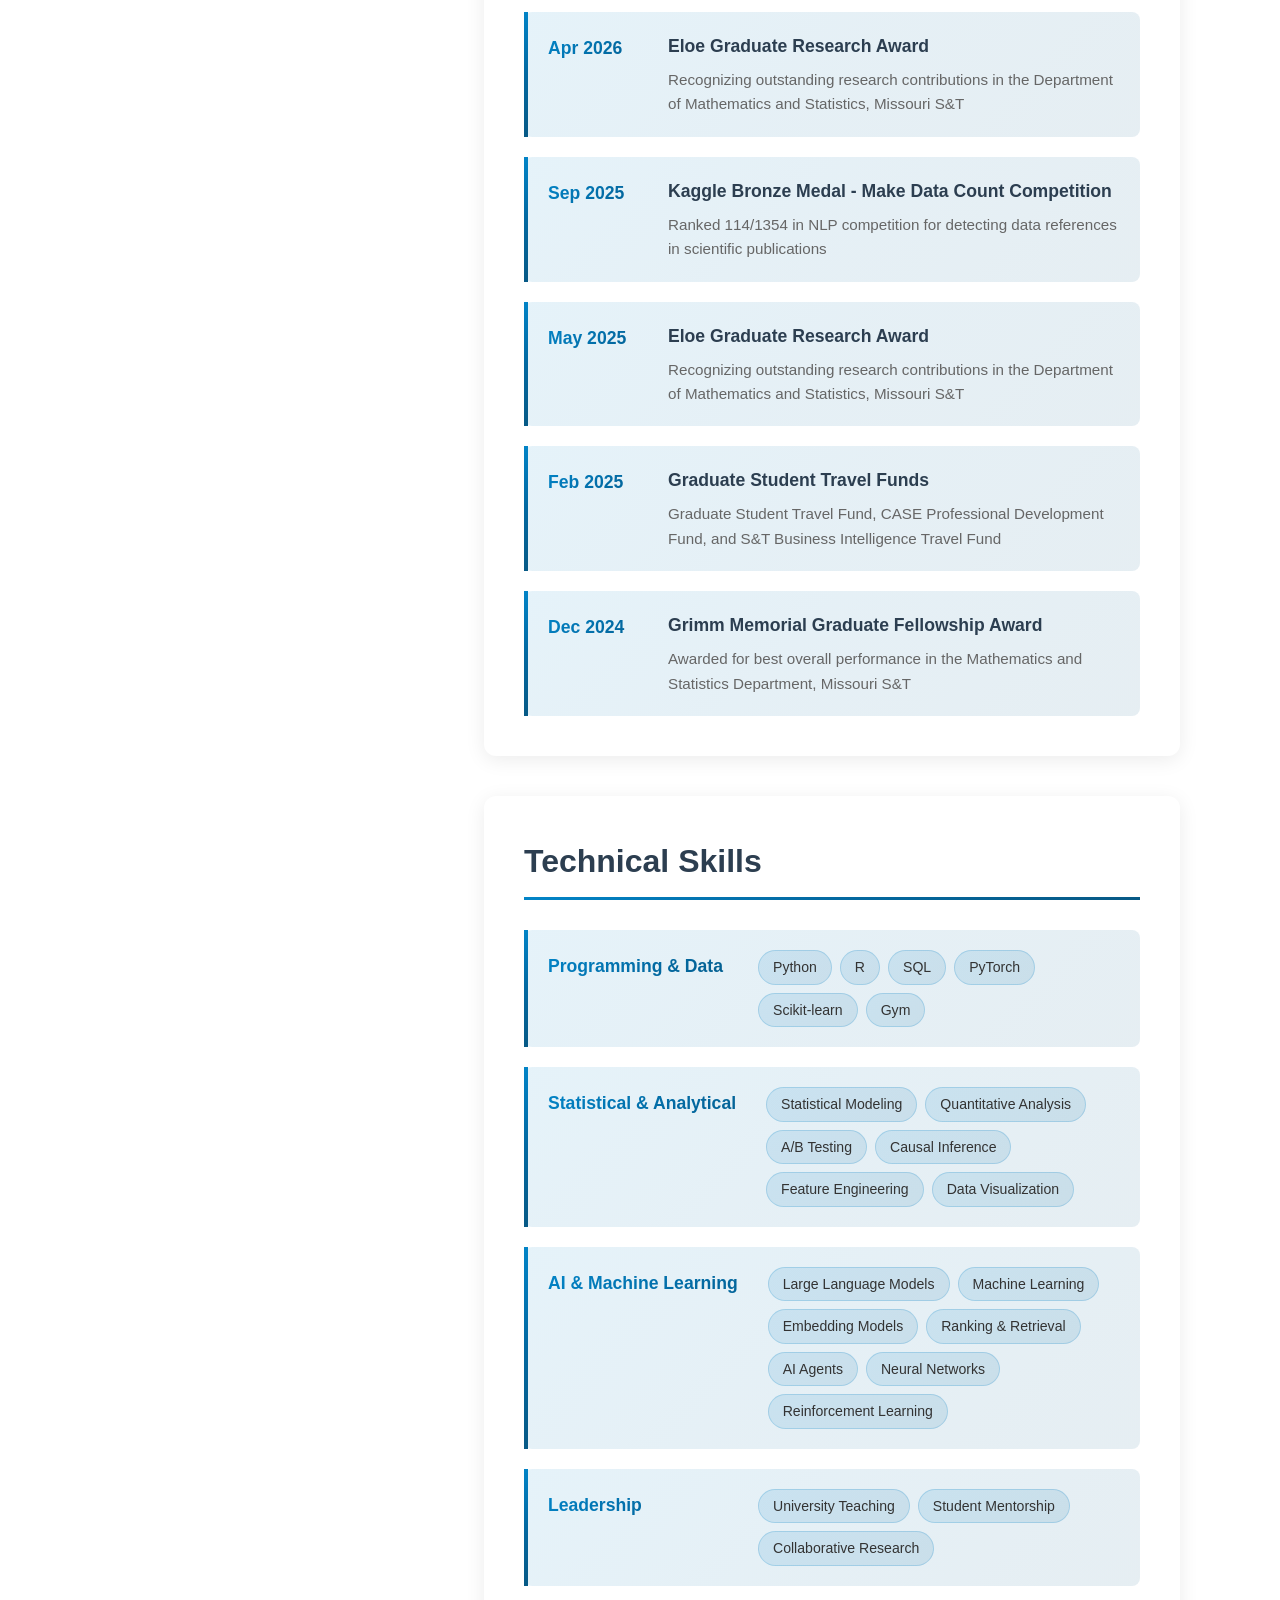
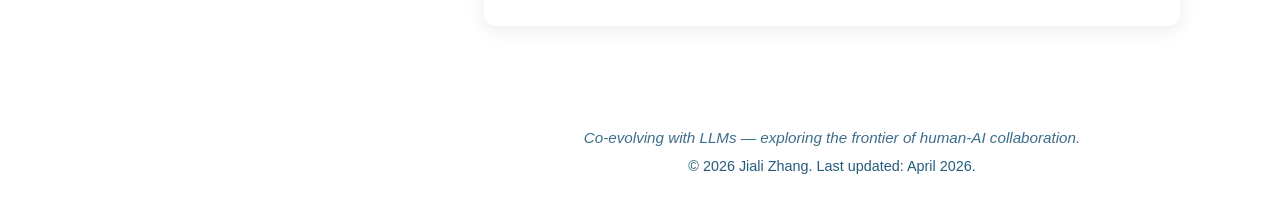
==== commit c24e4e37: "Add Summer 2026 to iFlytek experience Agent: codex" ====
--- a/index.html
+++ b/index.html
@@ -246,7 +246,7 @@
                         <p class="company"><a href="https://www.linkedin.com/company/iflytekcoltd./" target="_blank">iFlytek</a> - Strategy Dept.</p>
                     </div>
                     <div class="experience-meta">
-                        <span class="duration">Summer 2024 & Summer 2025</span>
+                        <span class="duration">Summer 2024, Summer 2025 & Summer 2026</span>
                         <span class="location">Anhui, China</span>
                     </div>
                 </div>
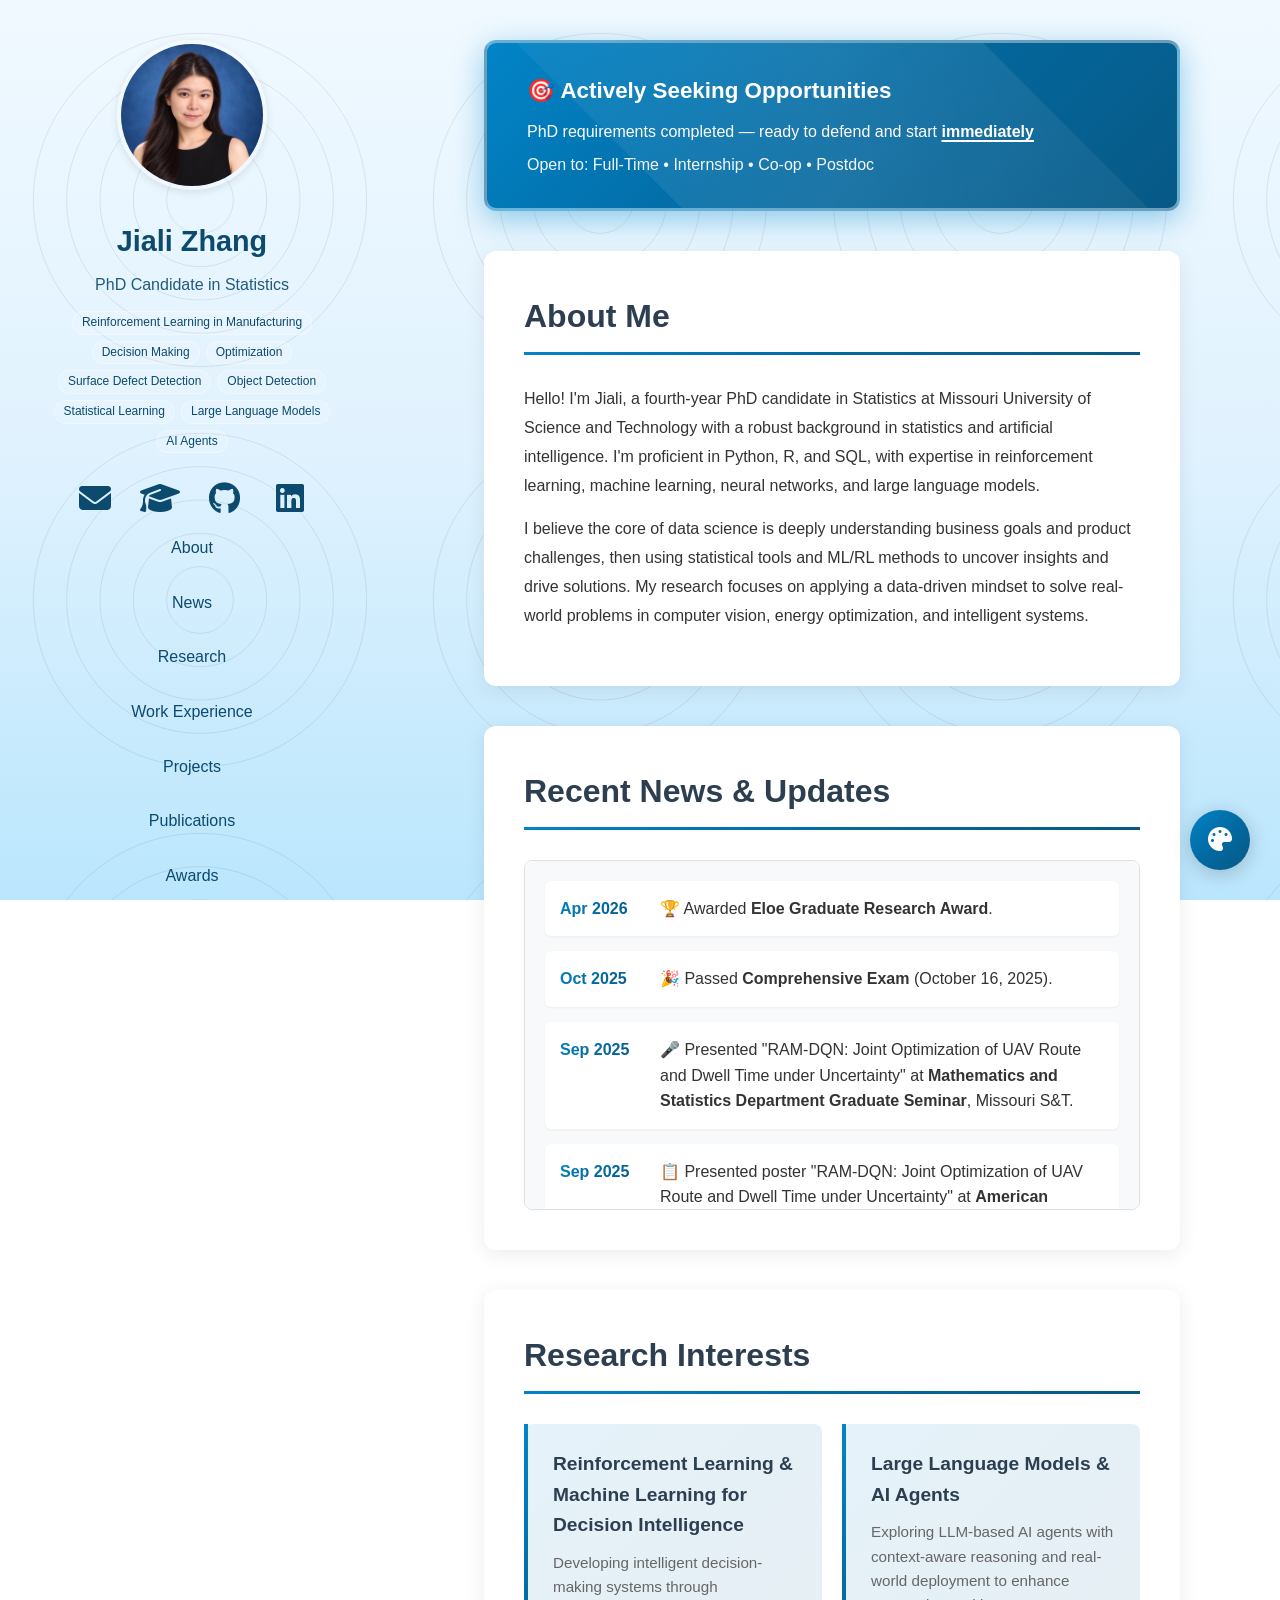
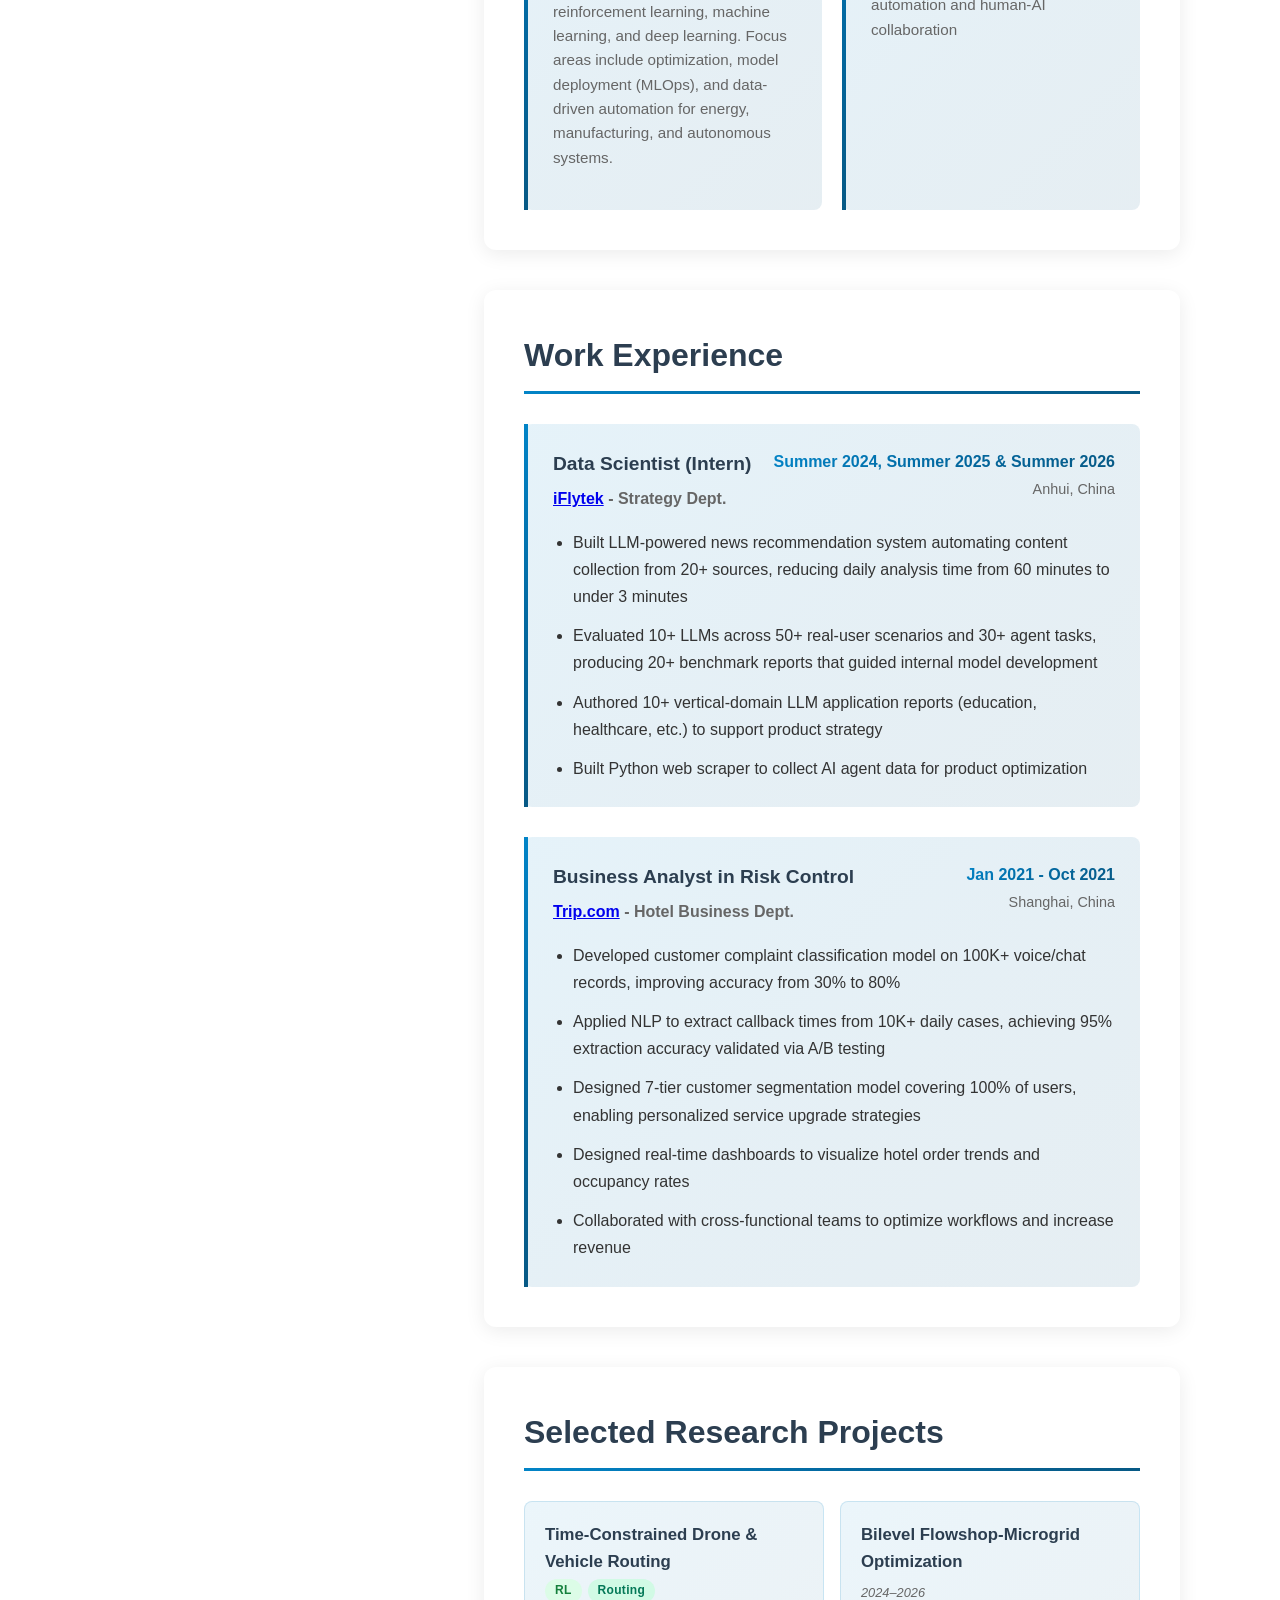
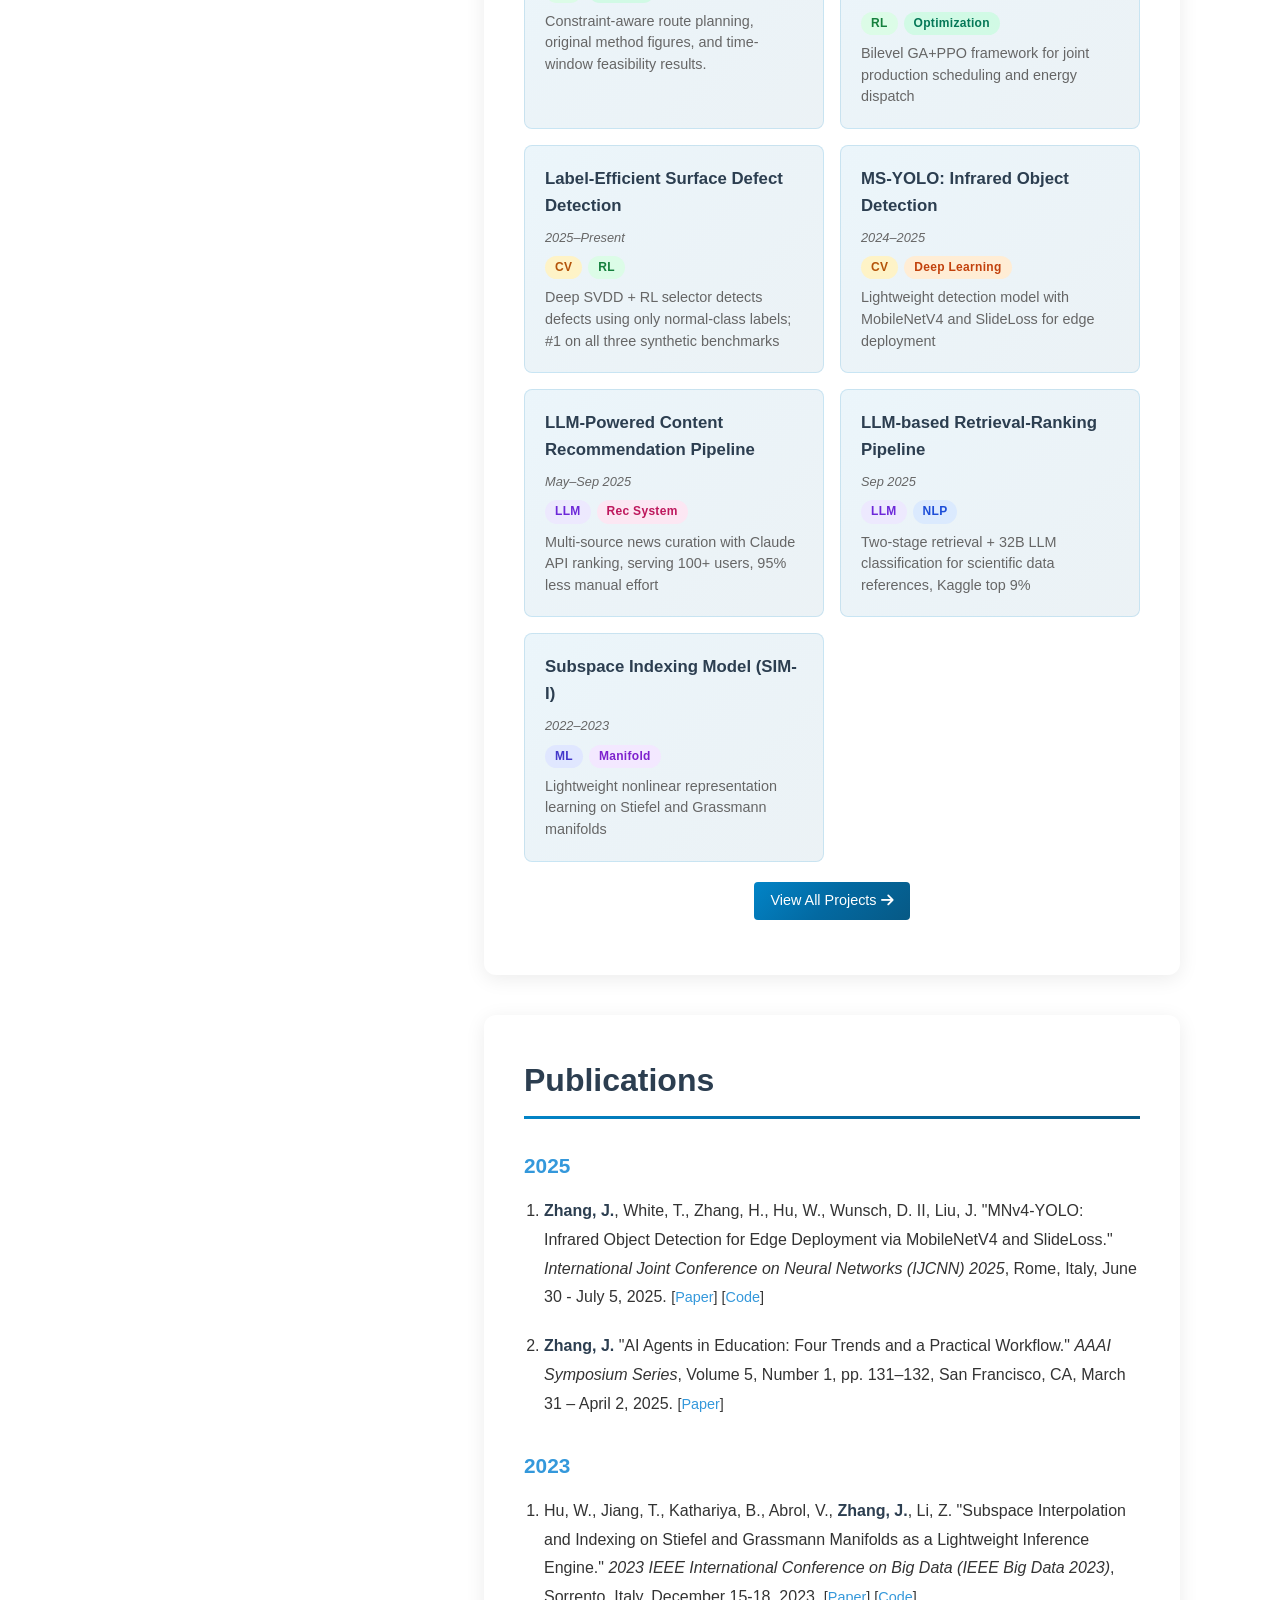
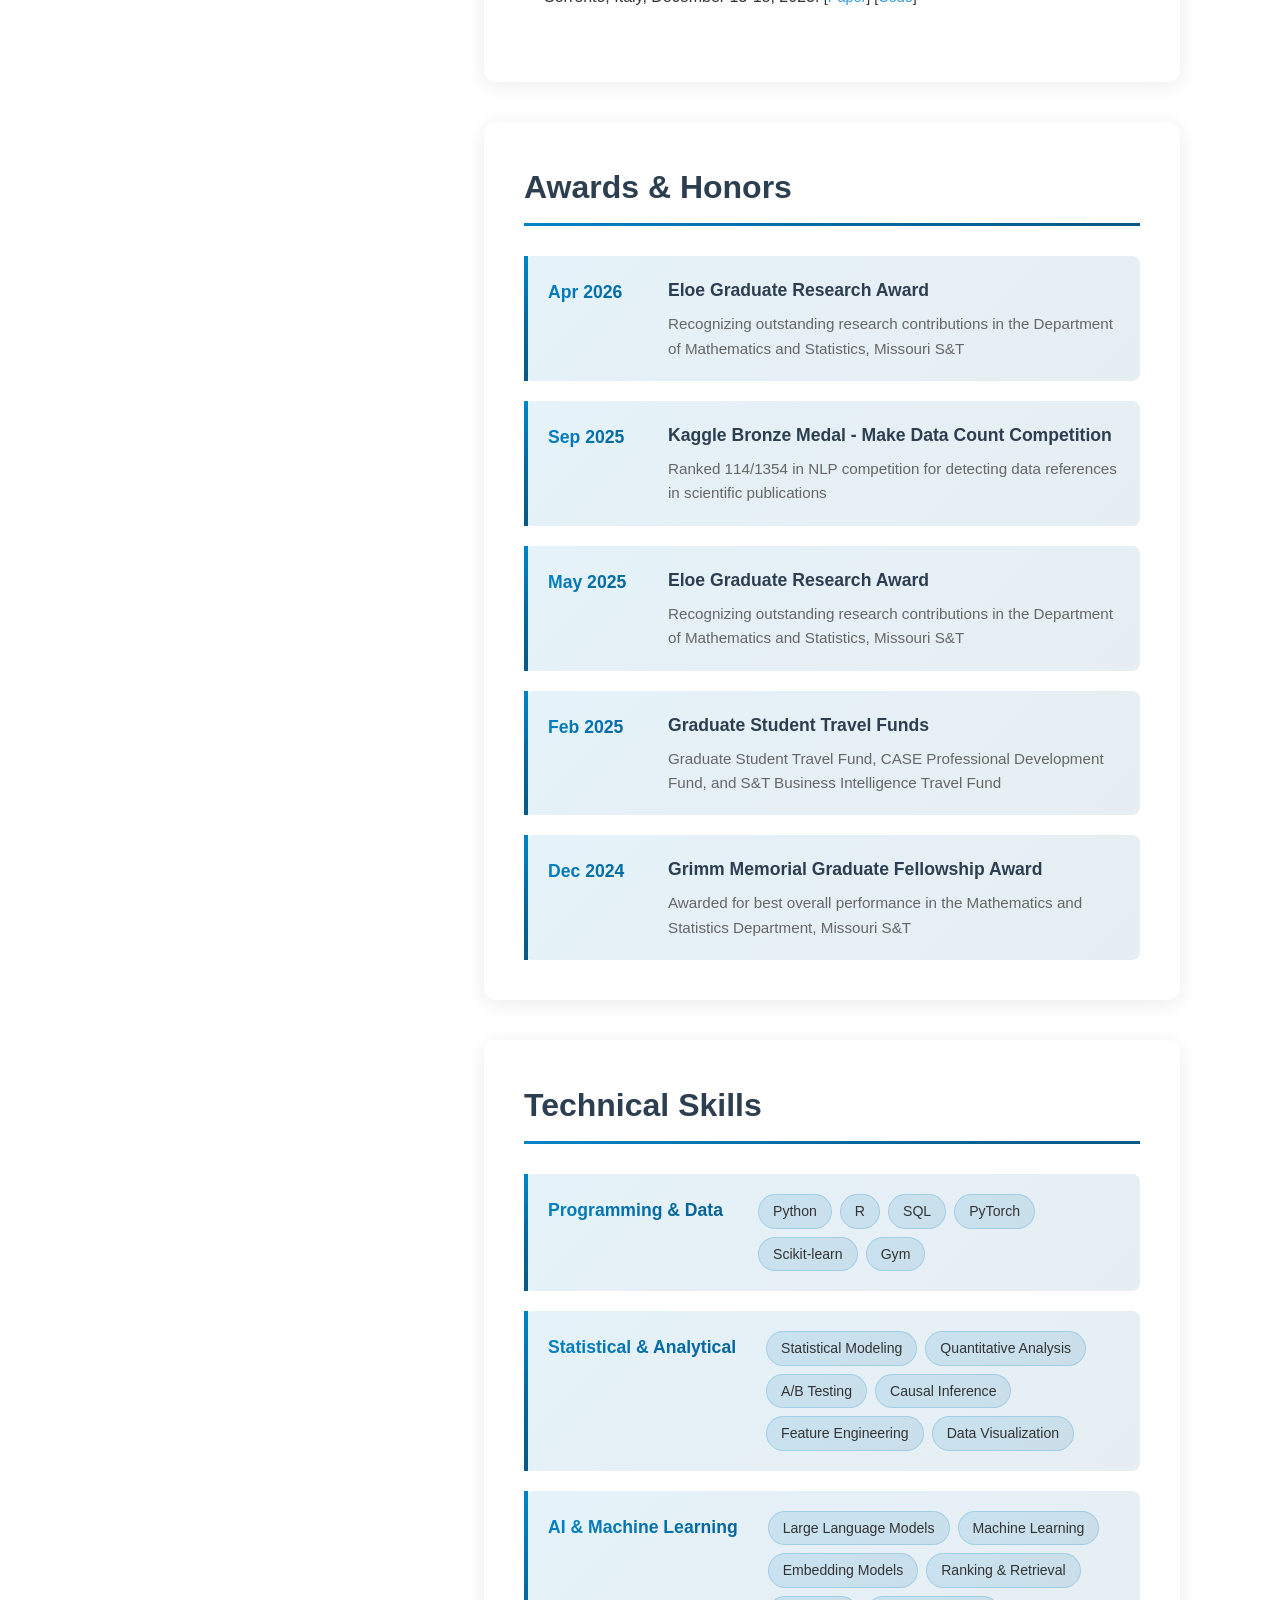
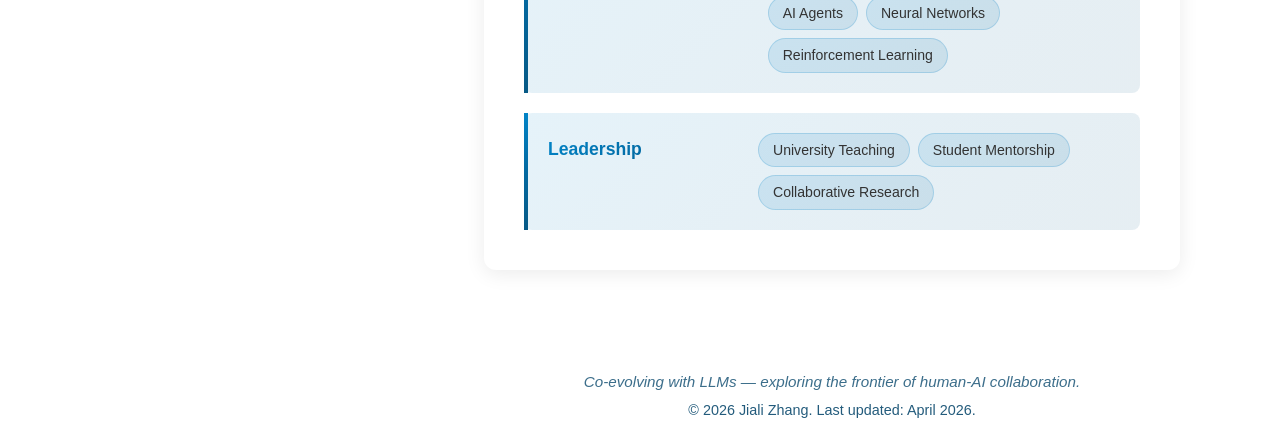
==== commit 637612f4: "Add constraint-aware drone and vehicle routing project page Use original manuscript illustrations an" ====
--- a/index.html
+++ b/index.html
@@ -282,7 +282,8 @@
         <section id="projects" class="section">
             <h2>Selected Research Projects</h2>
             <div class="project-preview-grid">
-                <a href="project-bilevel.html" class="project-preview-card">
+                <a href="project-routing.html" class="project-preview-card"><h3>Time-Constrained Drone &amp; Vehicle Routing</h3><div class="project-tags"><span class="tag tag-rl">RL</span><span class="tag tag-opt">Routing</span></div><p>Constraint-aware route planning, original method figures, and time-window feasibility results.</p></a>
+                    <a href="project-bilevel.html" class="project-preview-card">
                     <h3>Bilevel Flowshop-Microgrid Optimization</h3>
                     <span class="project-preview-meta">2024–2026</span>
                     <div class="project-tags"><span class="tag tag-rl">RL</span><span class="tag tag-opt">Optimization</span></div>
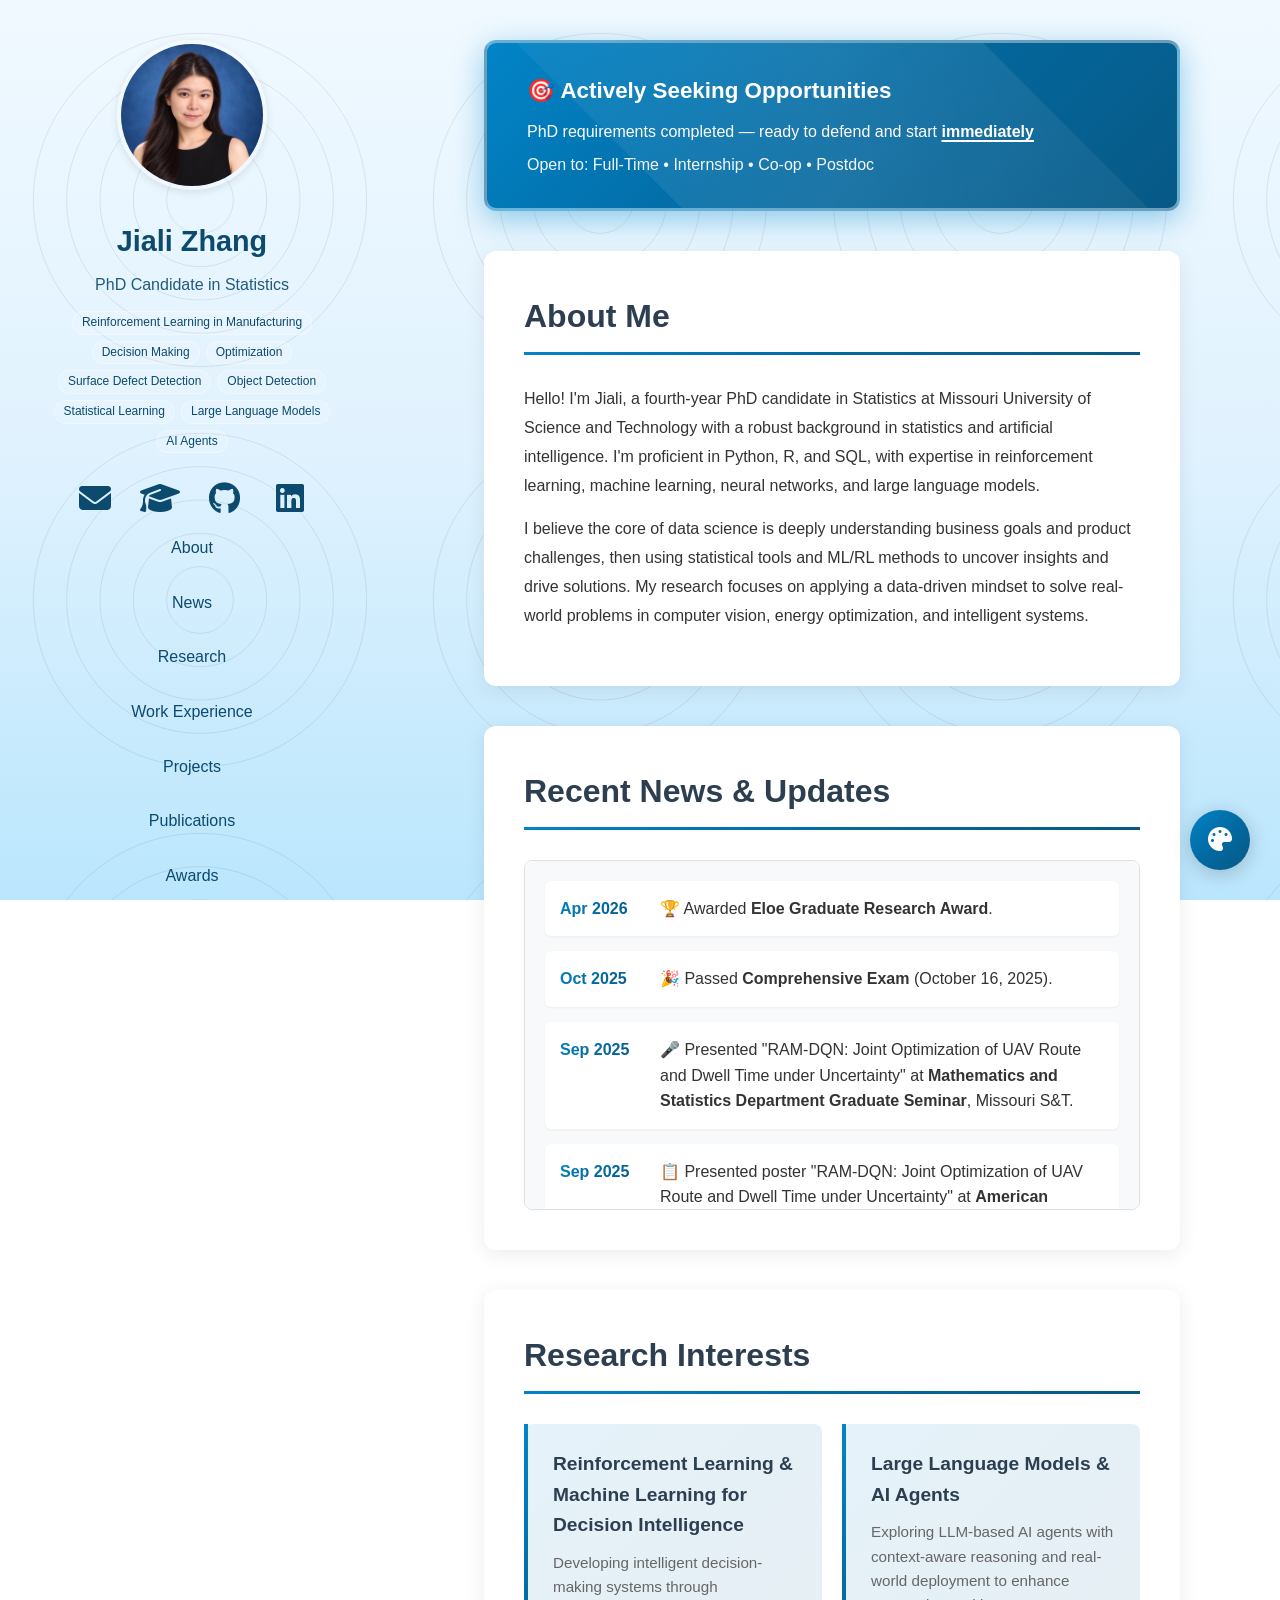
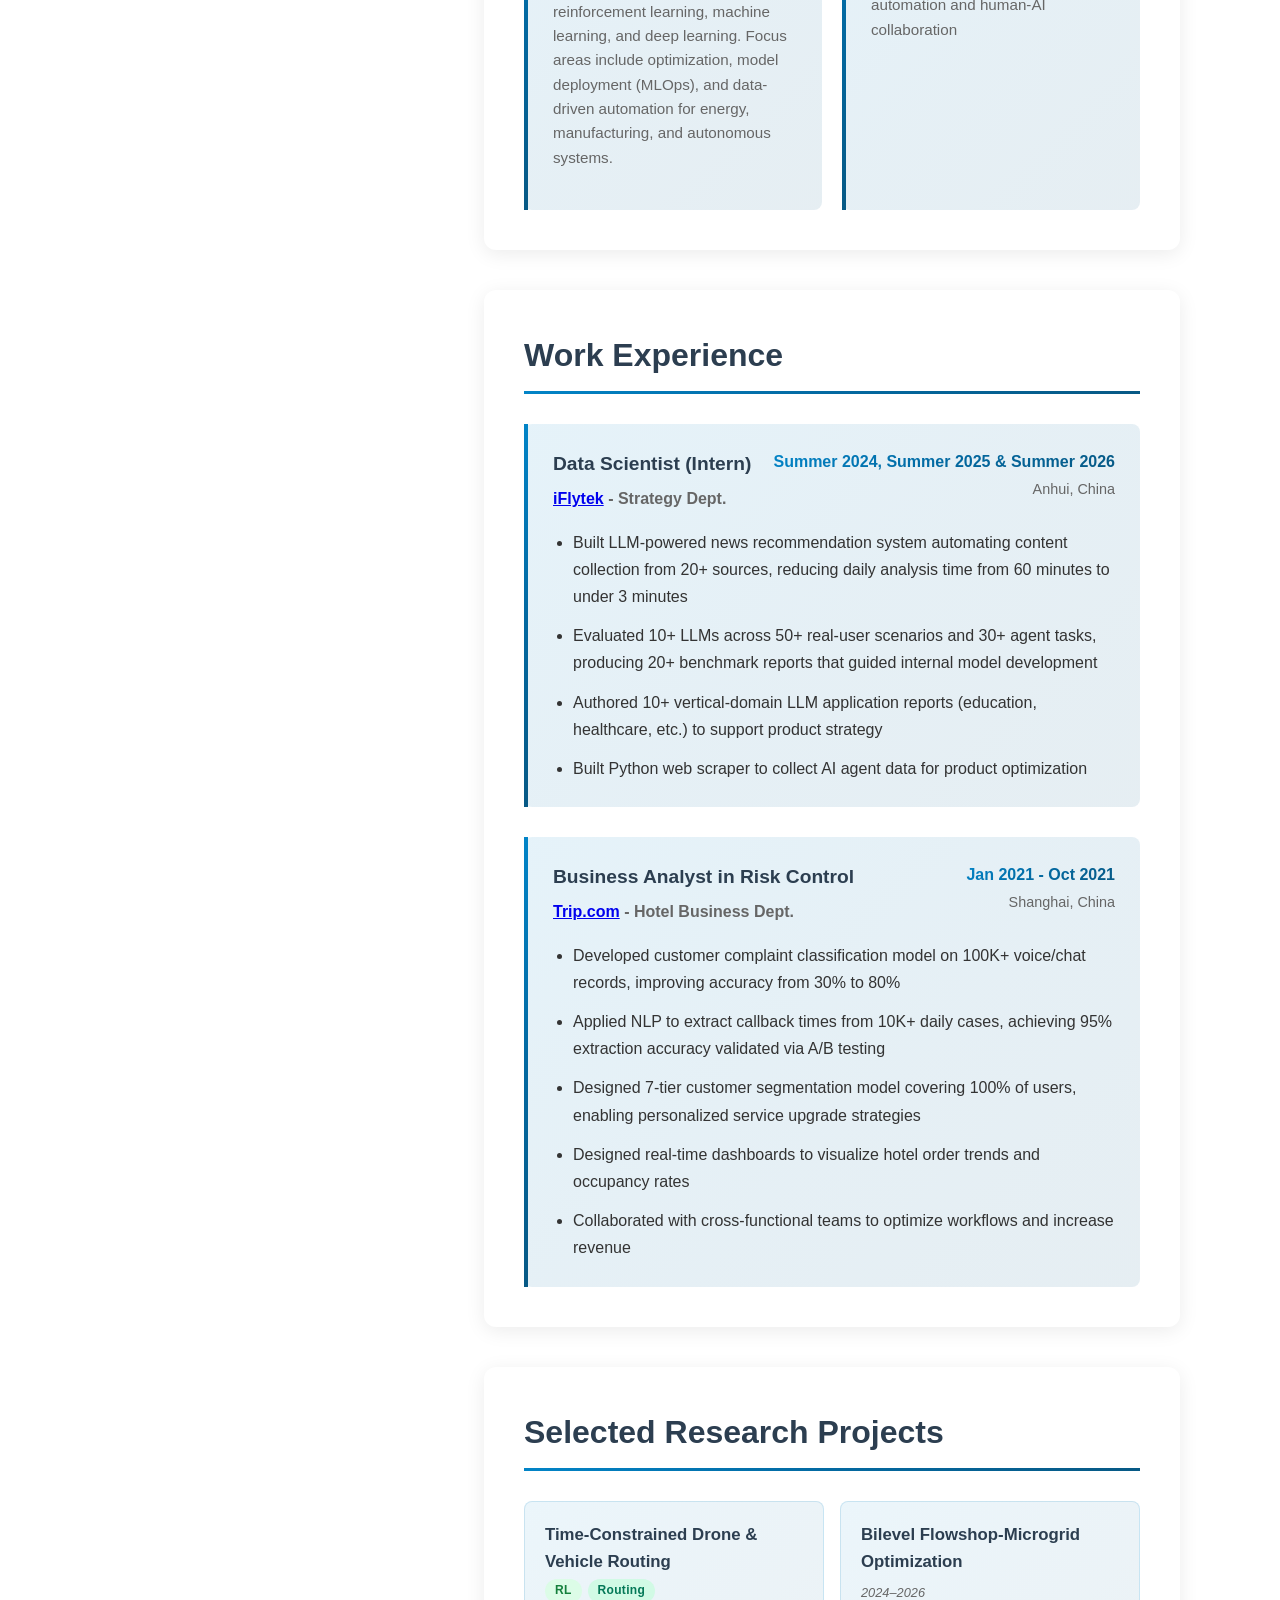
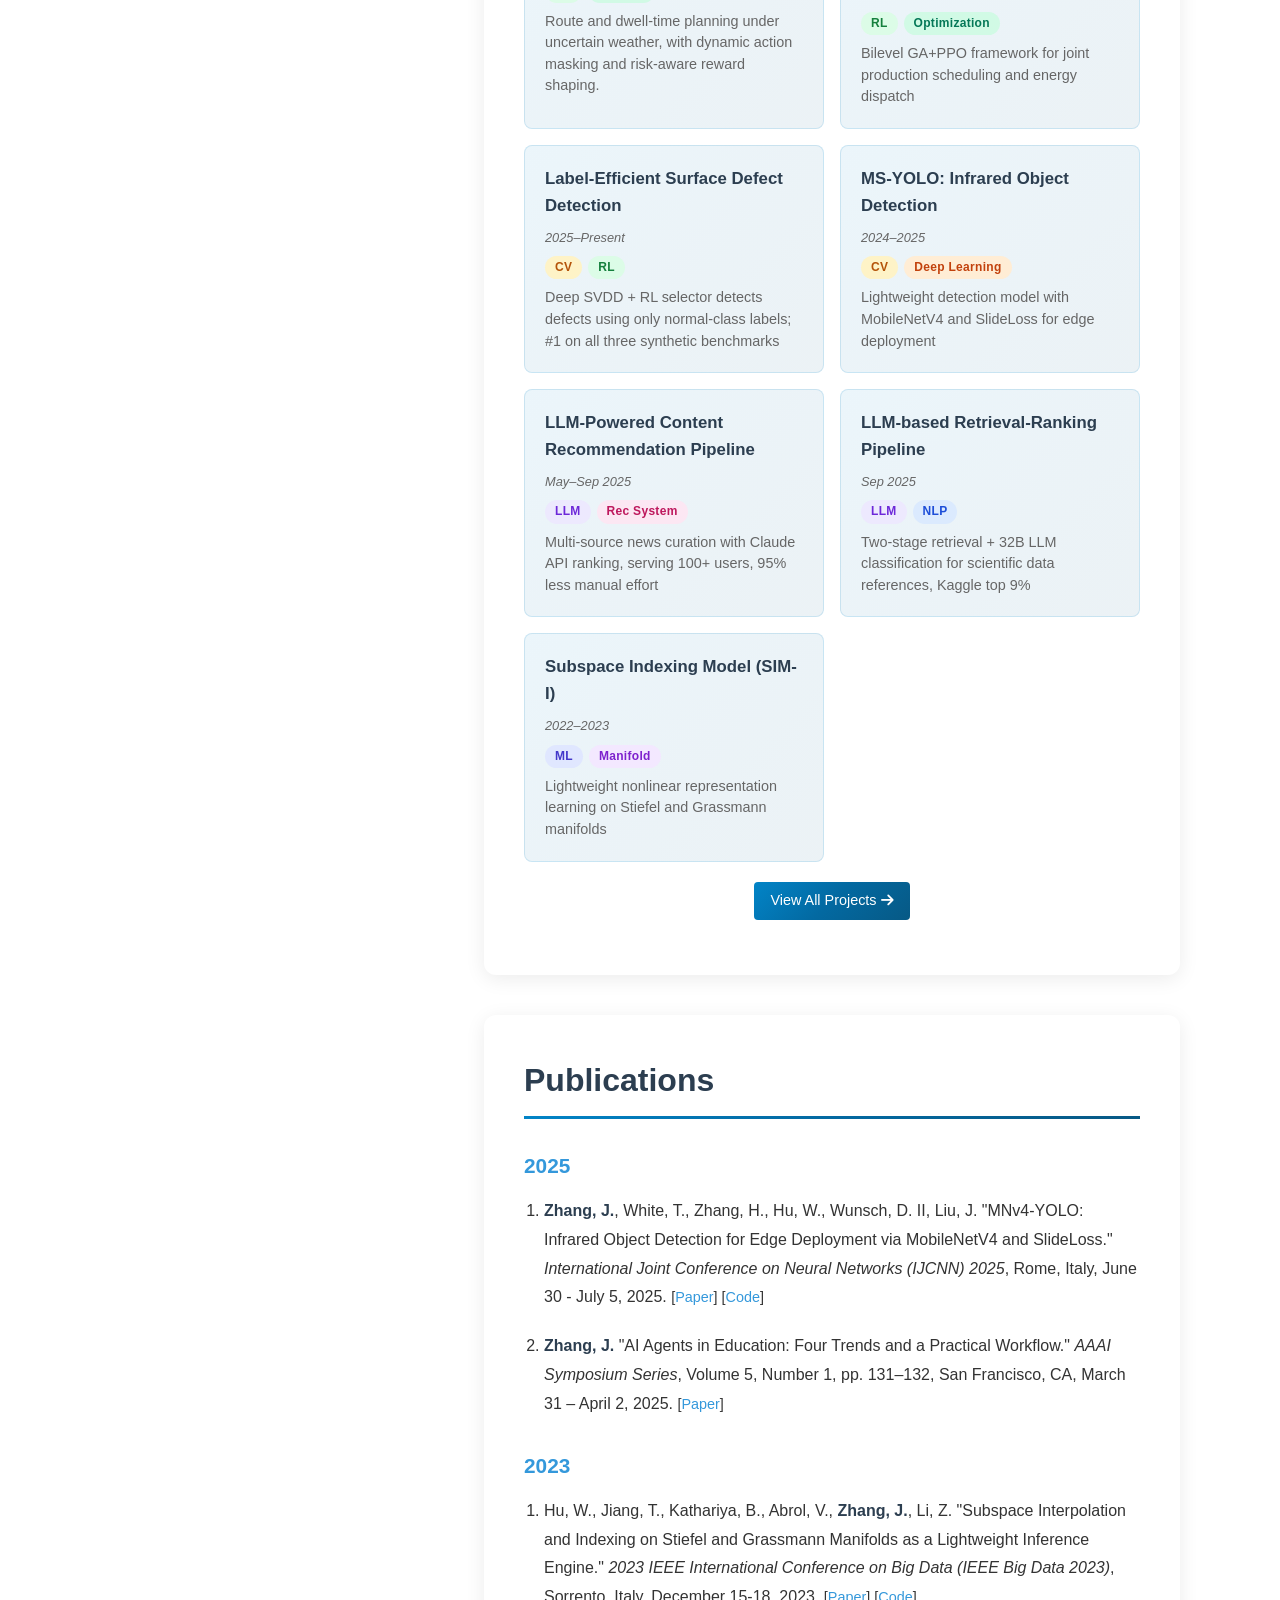
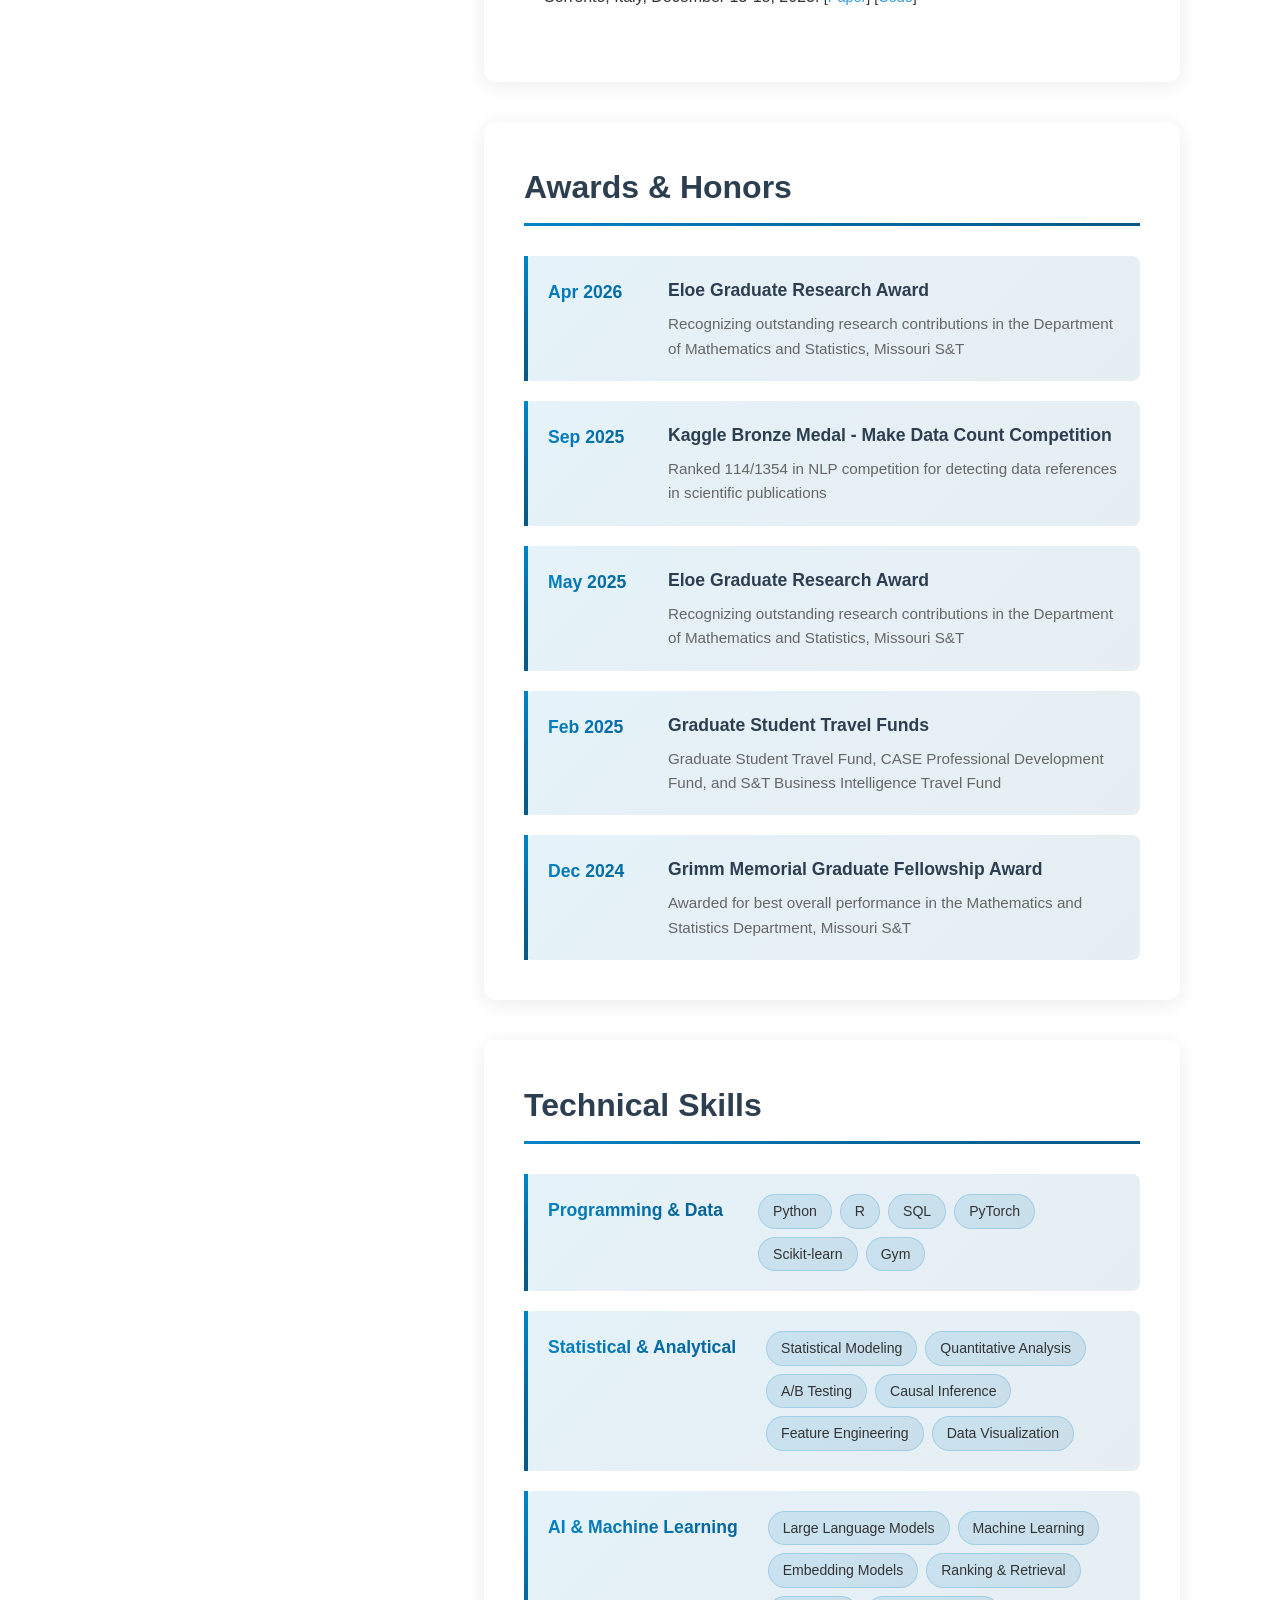
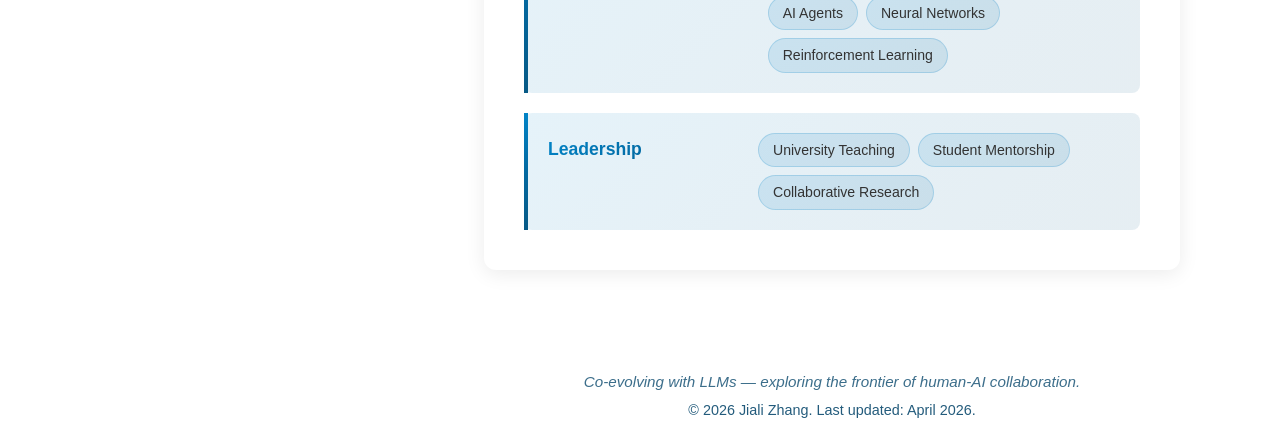
==== commit 97e25f9c: "Align routing project preview with concise figure-led page Agent: codex" ====
--- a/index.html
+++ b/index.html
@@ -282,7 +282,7 @@
         <section id="projects" class="section">
             <h2>Selected Research Projects</h2>
             <div class="project-preview-grid">
-                <a href="project-routing.html" class="project-preview-card"><h3>Time-Constrained Drone &amp; Vehicle Routing</h3><div class="project-tags"><span class="tag tag-rl">RL</span><span class="tag tag-opt">Routing</span></div><p>Constraint-aware route planning, original method figures, and time-window feasibility results.</p></a>
+                <a href="project-routing.html" class="project-preview-card"><h3>Time-Constrained Drone &amp; Vehicle Routing</h3><div class="project-tags"><span class="tag tag-rl">RL</span><span class="tag tag-opt">Routing</span></div><p>Route and dwell-time planning under uncertain weather, with dynamic action masking and risk-aware reward shaping.</p></a>
                     <a href="project-bilevel.html" class="project-preview-card">
                     <h3>Bilevel Flowshop-Microgrid Optimization</h3>
                     <span class="project-preview-meta">2024–2026</span>
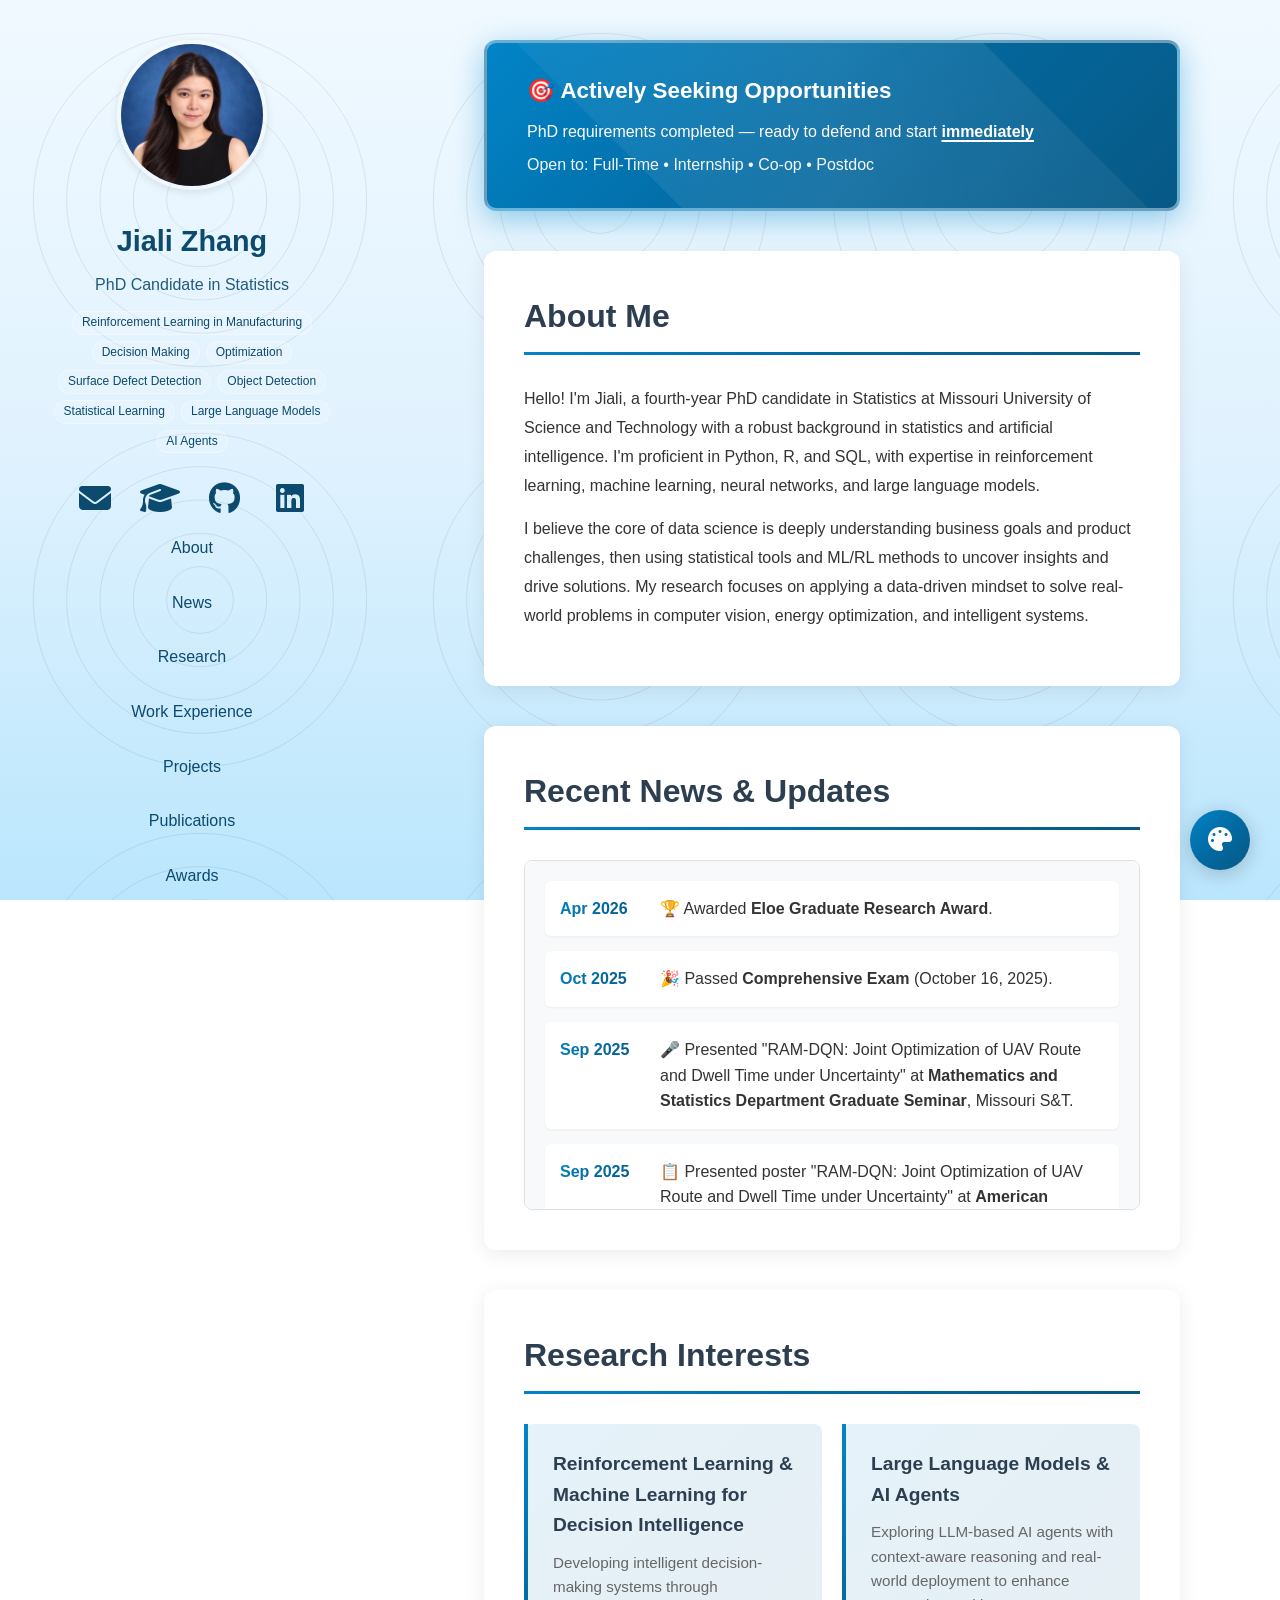
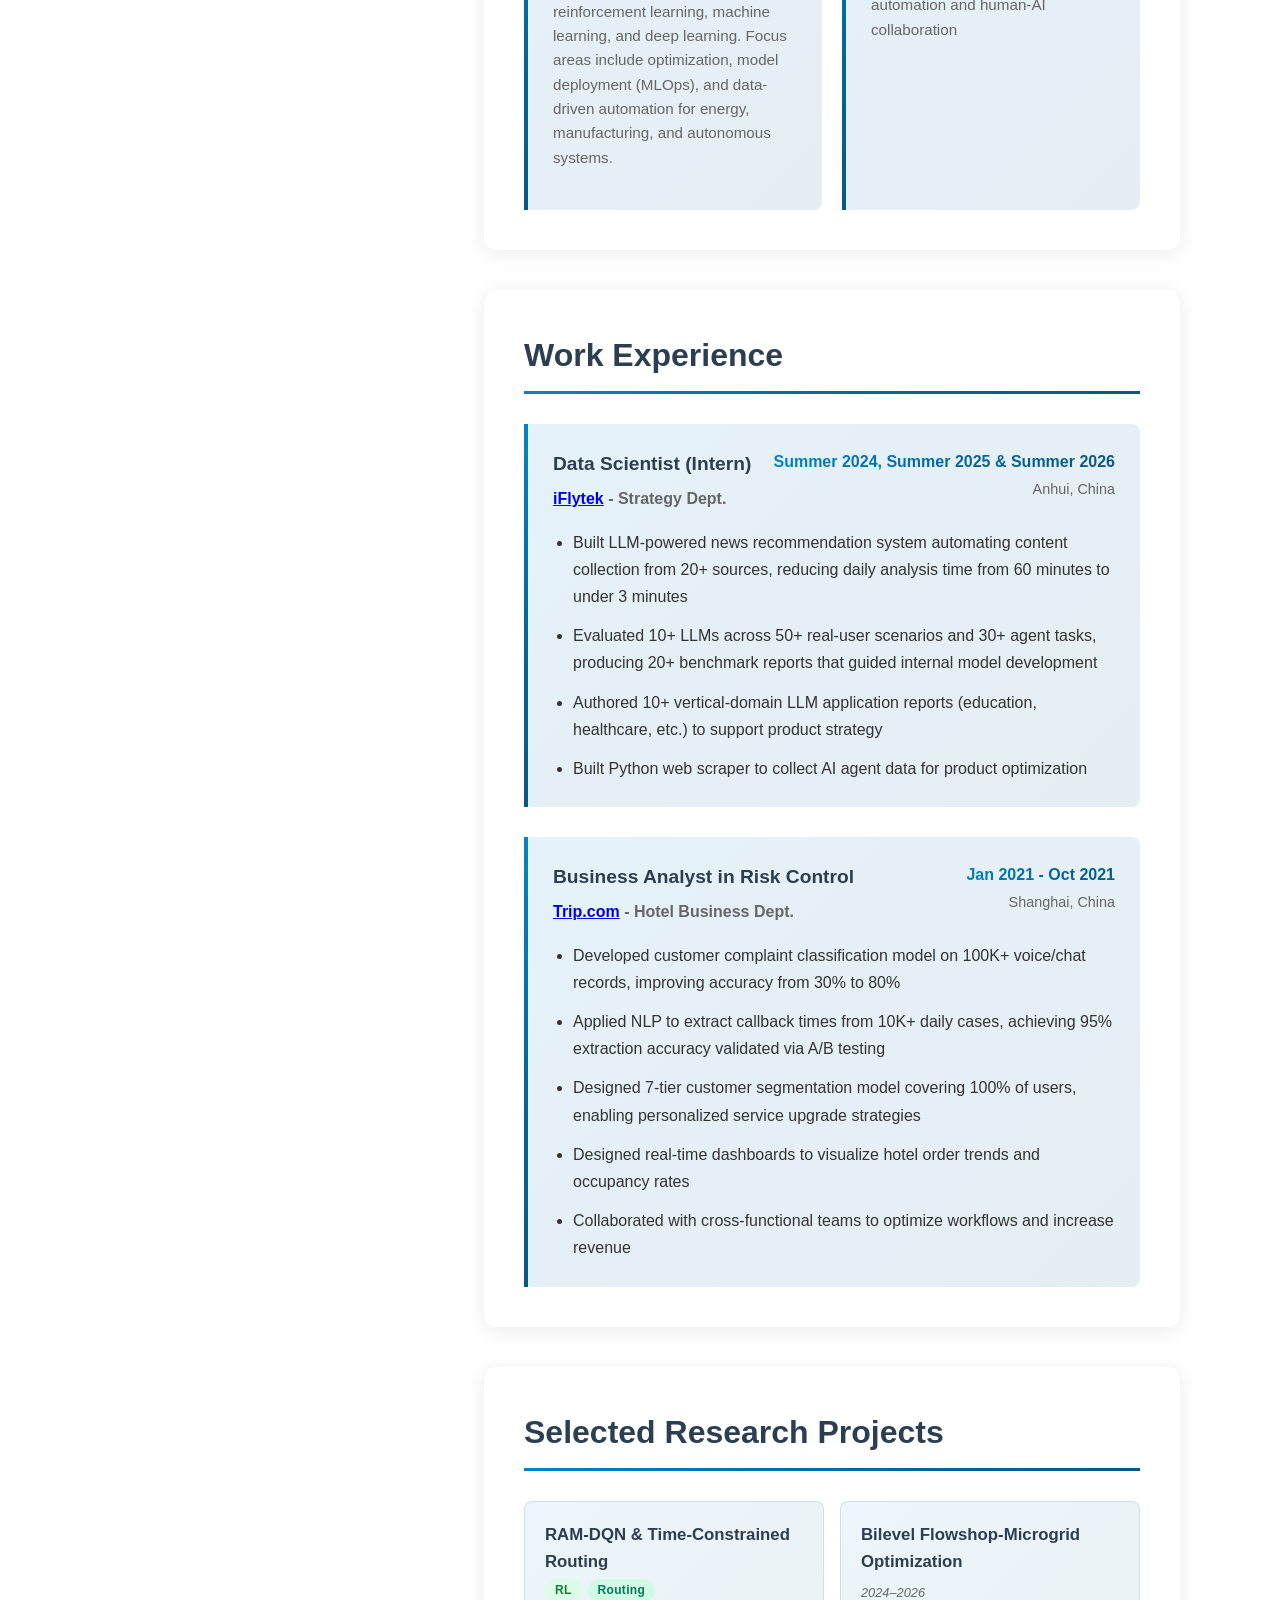
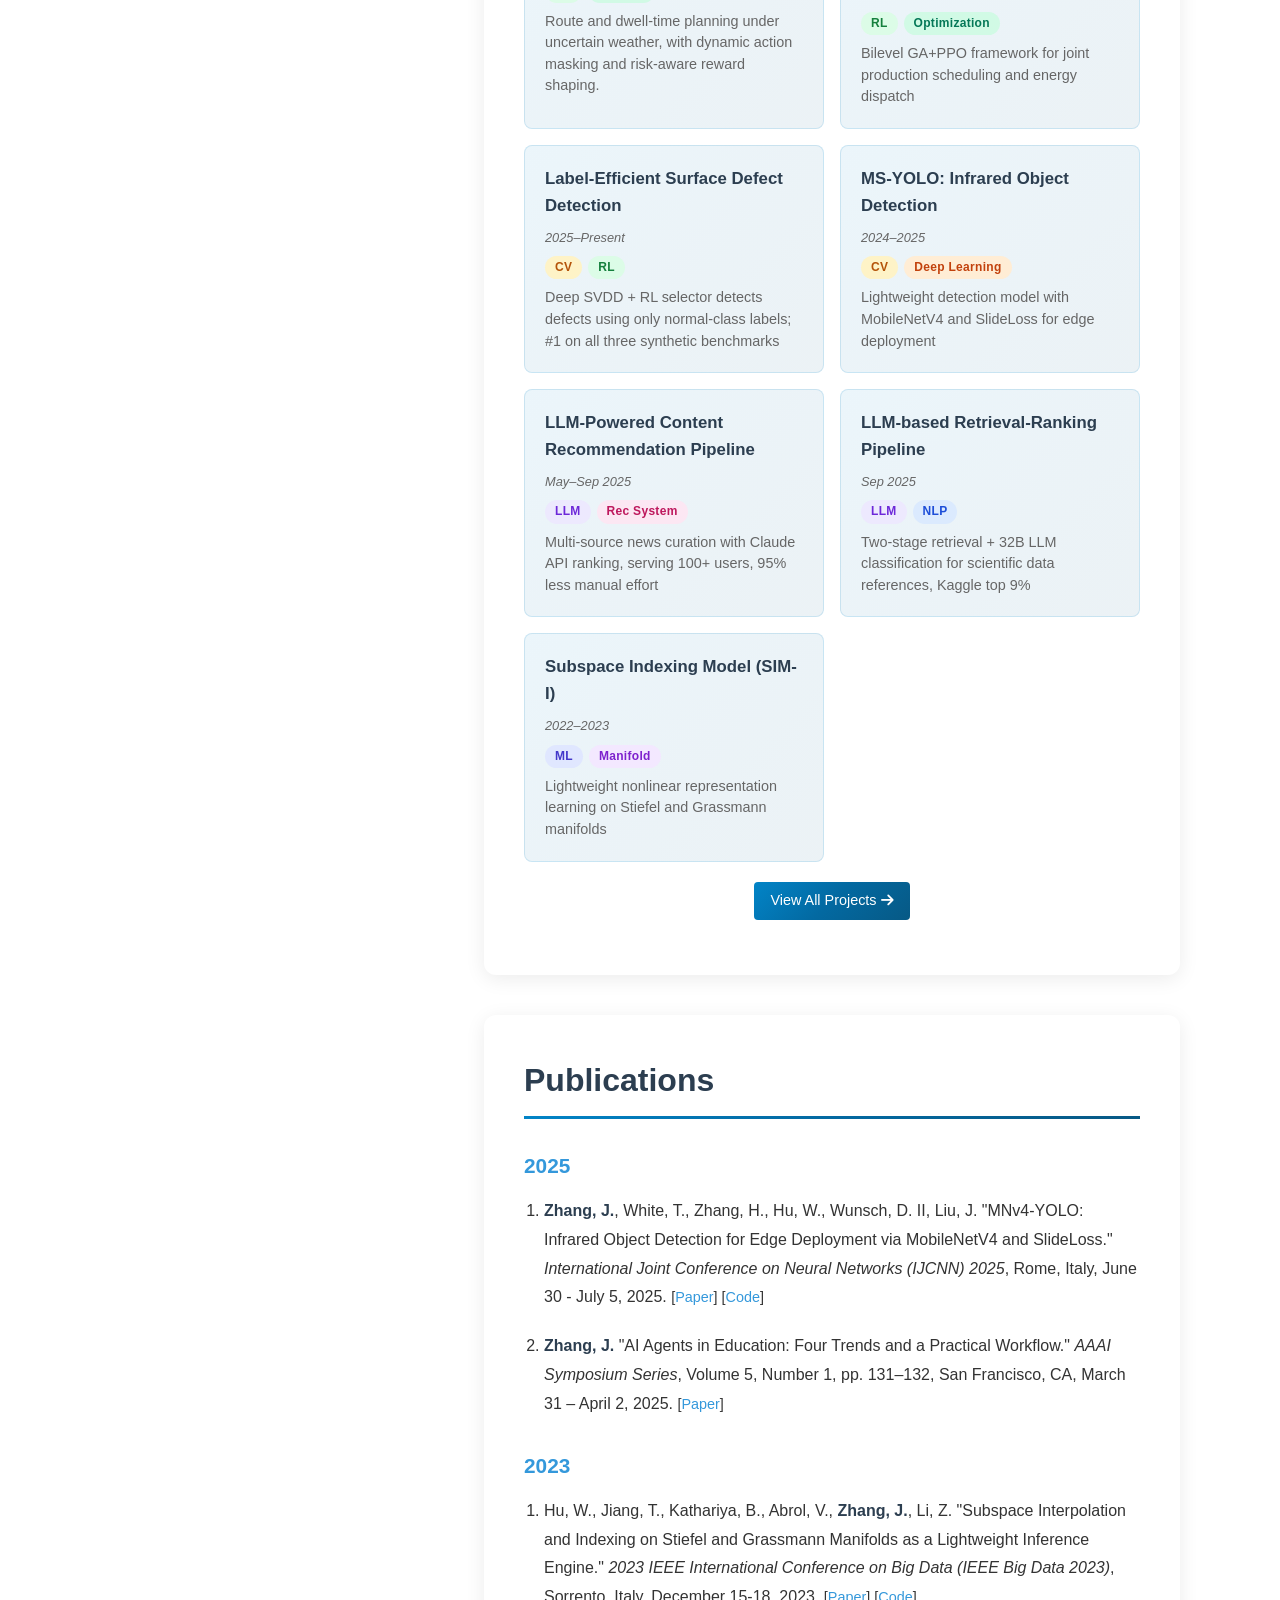
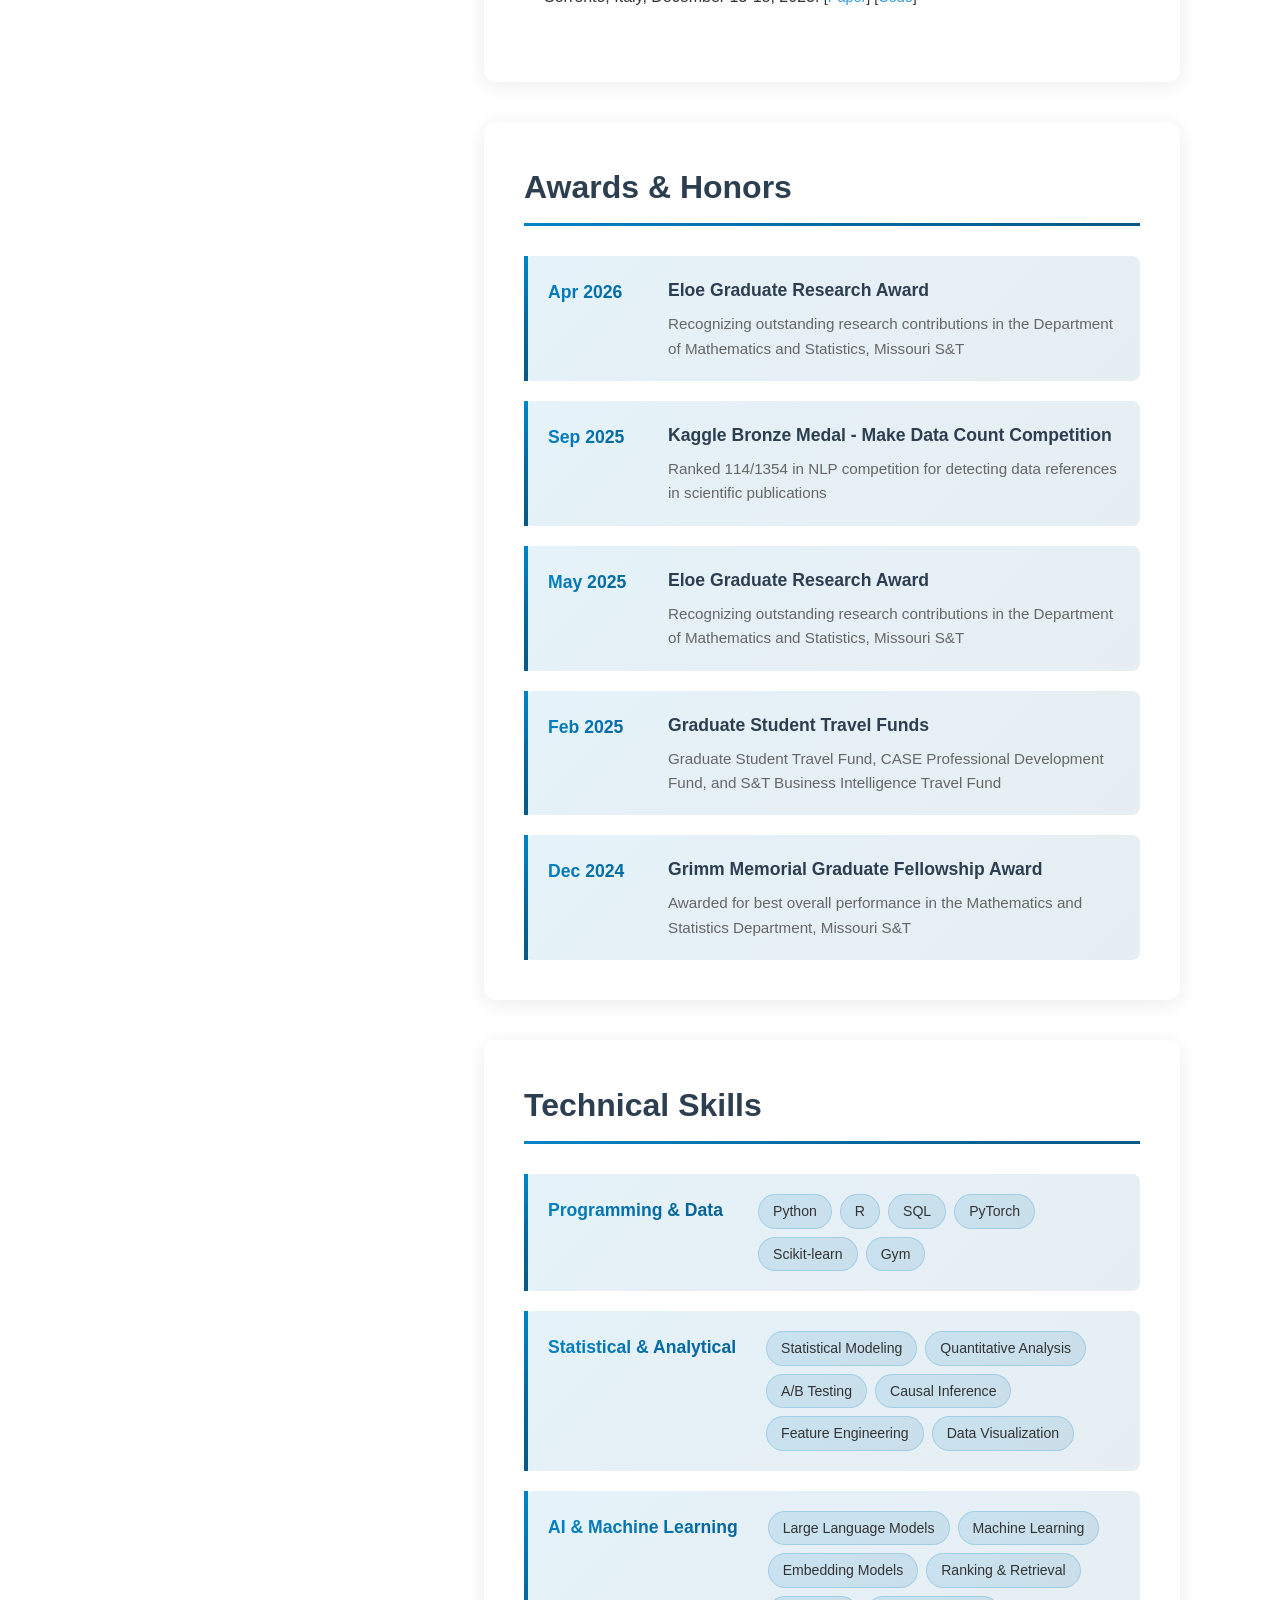
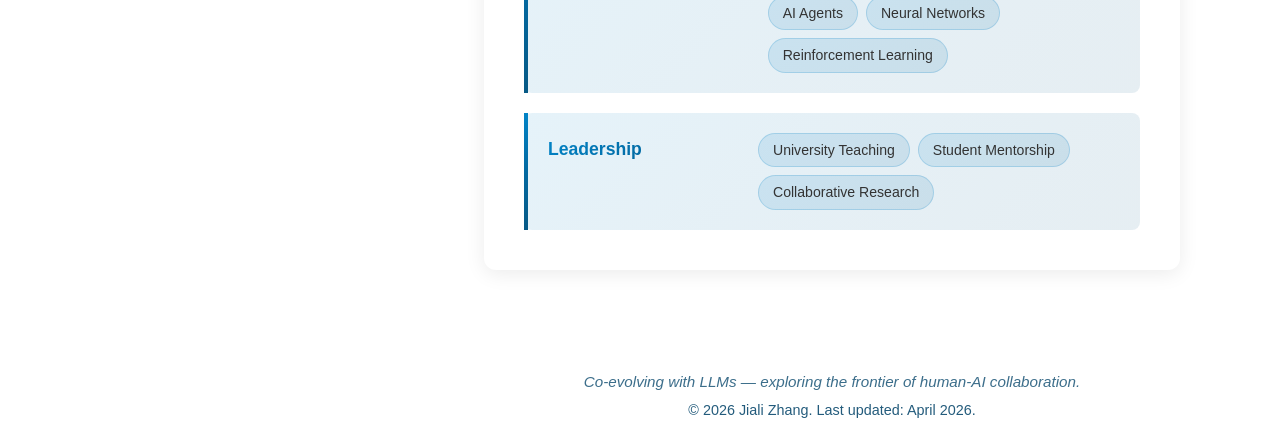
==== commit ce724b32: "Rename only routing project card heading to include RAM-DQN; preserve all other homepage content" ====
--- a/index.html
+++ b/index.html
@@ -282,7 +282,7 @@
         <section id="projects" class="section">
             <h2>Selected Research Projects</h2>
             <div class="project-preview-grid">
-                <a href="project-routing.html" class="project-preview-card"><h3>Time-Constrained Drone &amp; Vehicle Routing</h3><div class="project-tags"><span class="tag tag-rl">RL</span><span class="tag tag-opt">Routing</span></div><p>Route and dwell-time planning under uncertain weather, with dynamic action masking and risk-aware reward shaping.</p></a>
+                <a href="project-routing.html" class="project-preview-card"><h3>RAM-DQN &amp; Time-Constrained Routing</h3><div class="project-tags"><span class="tag tag-rl">RL</span><span class="tag tag-opt">Routing</span></div><p>Route and dwell-time planning under uncertain weather, with dynamic action masking and risk-aware reward shaping.</p></a>
                     <a href="project-bilevel.html" class="project-preview-card">
                     <h3>Bilevel Flowshop-Microgrid Optimization</h3>
                     <span class="project-preview-meta">2024–2026</span>
